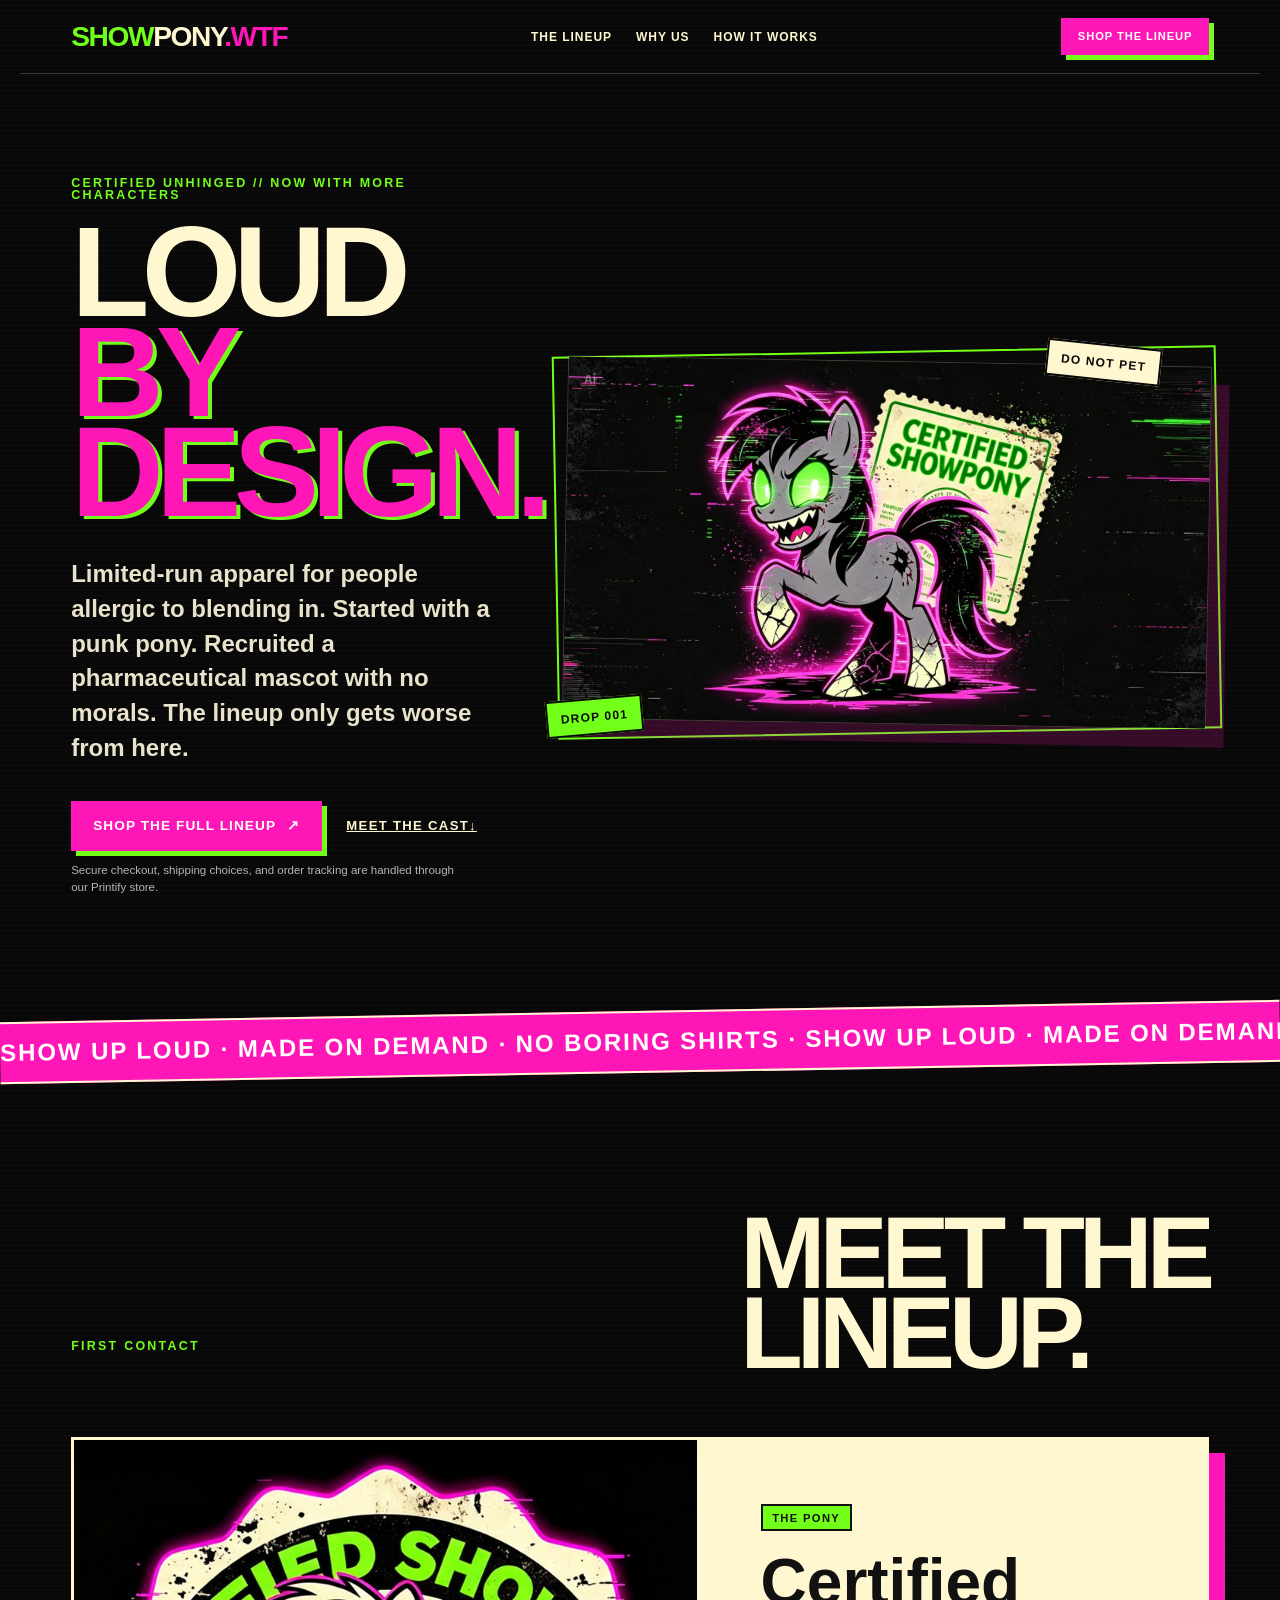
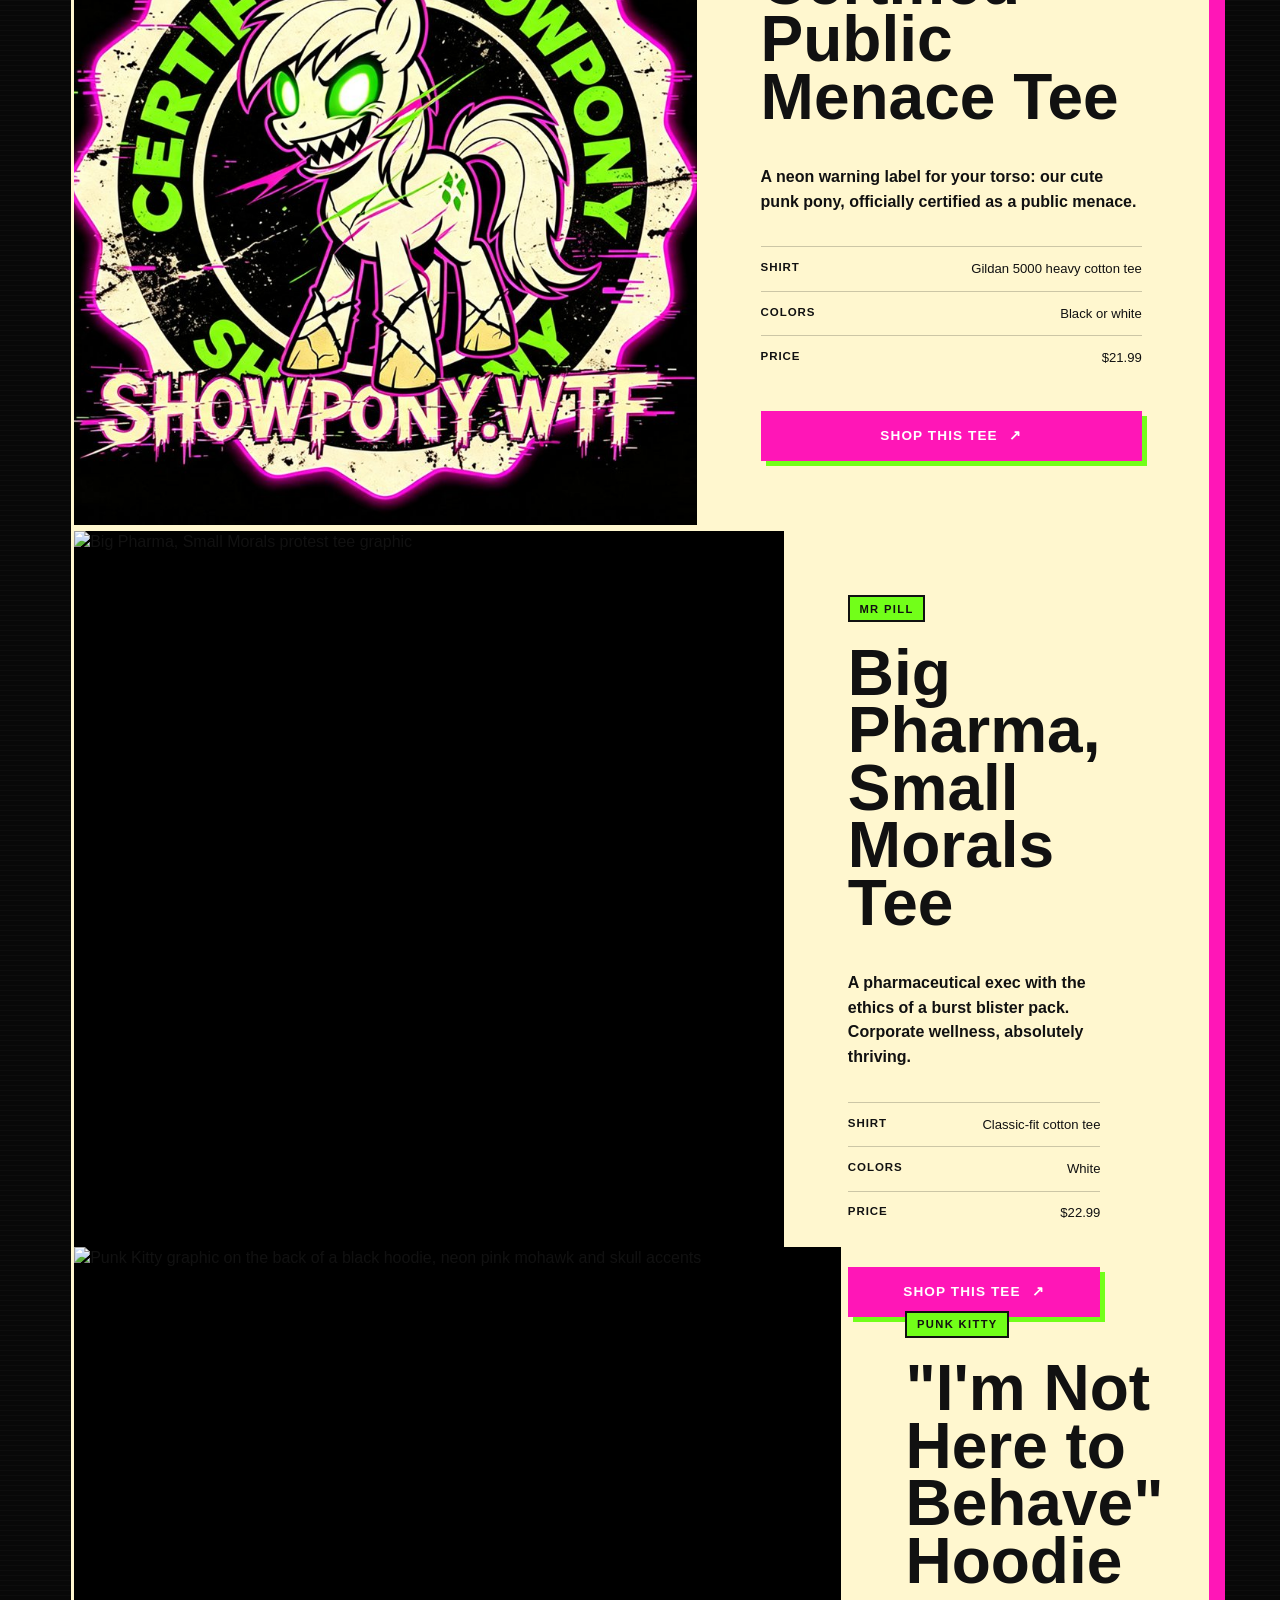
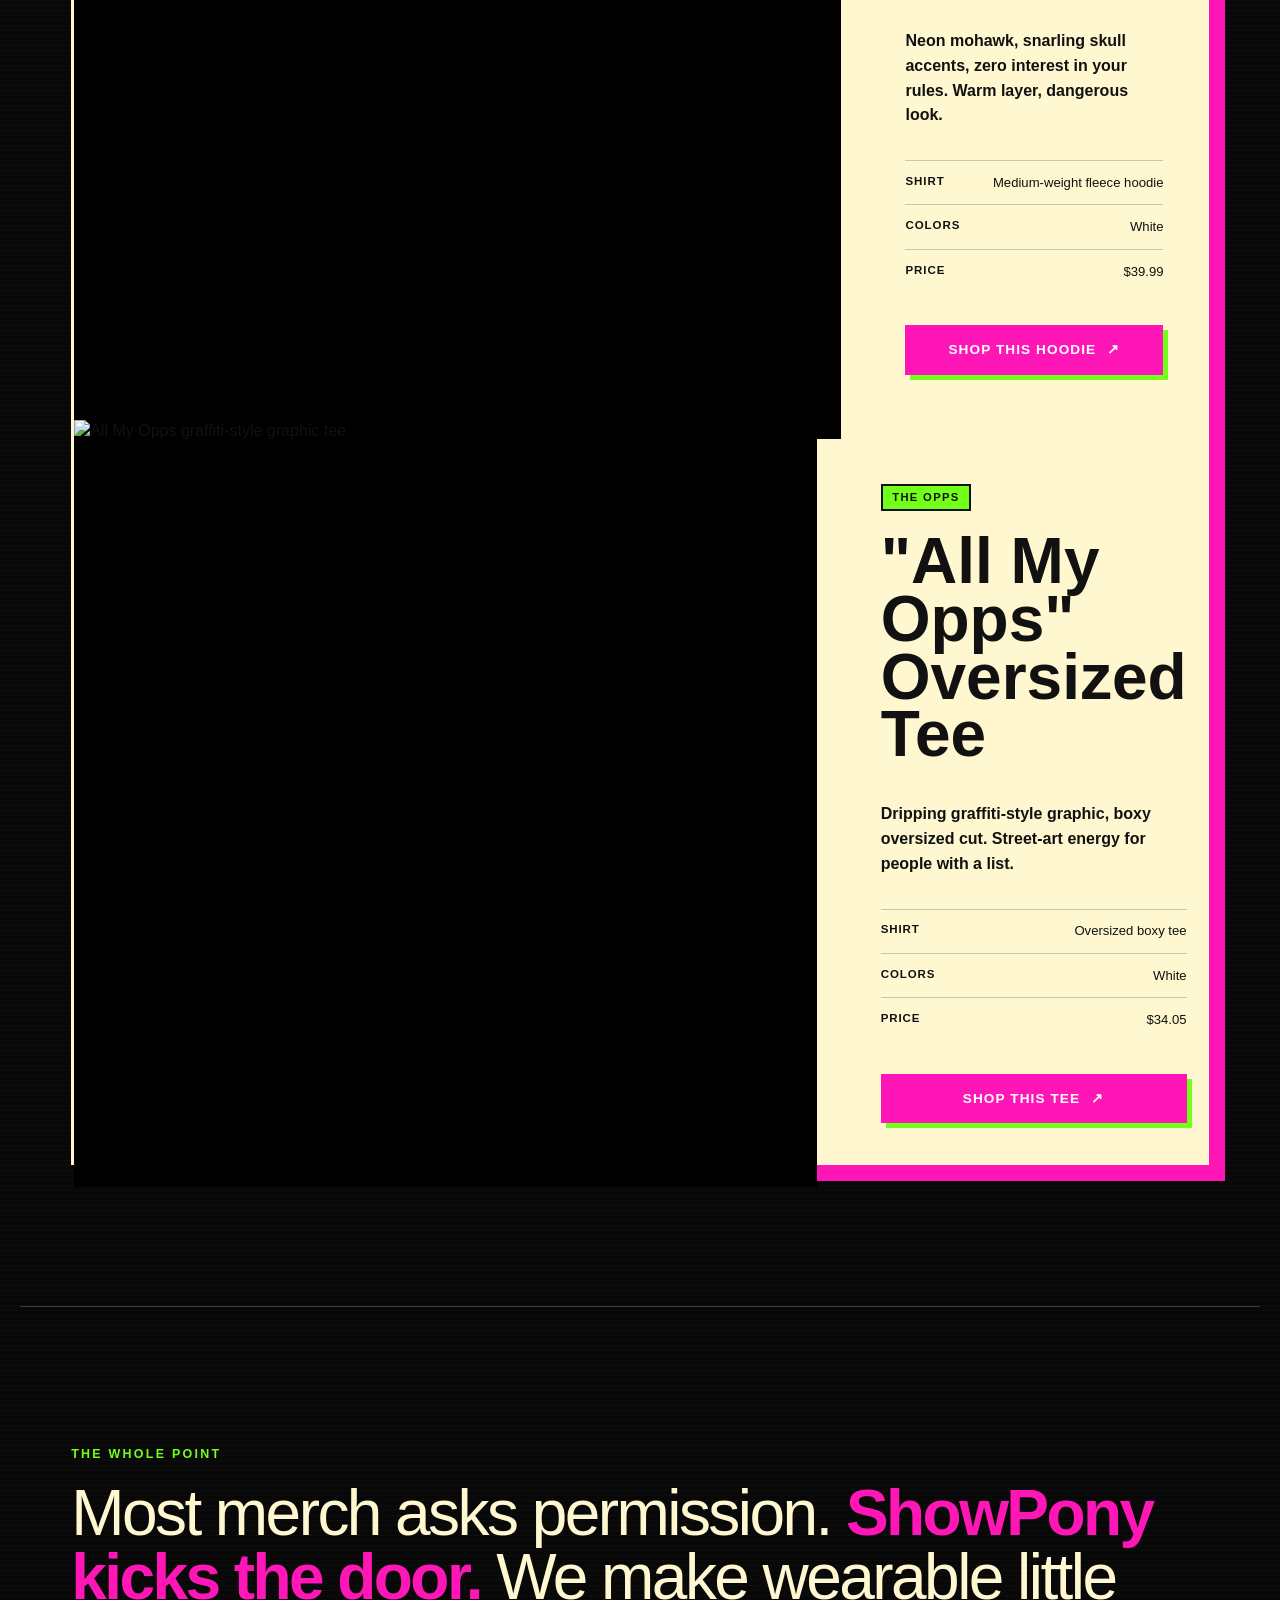
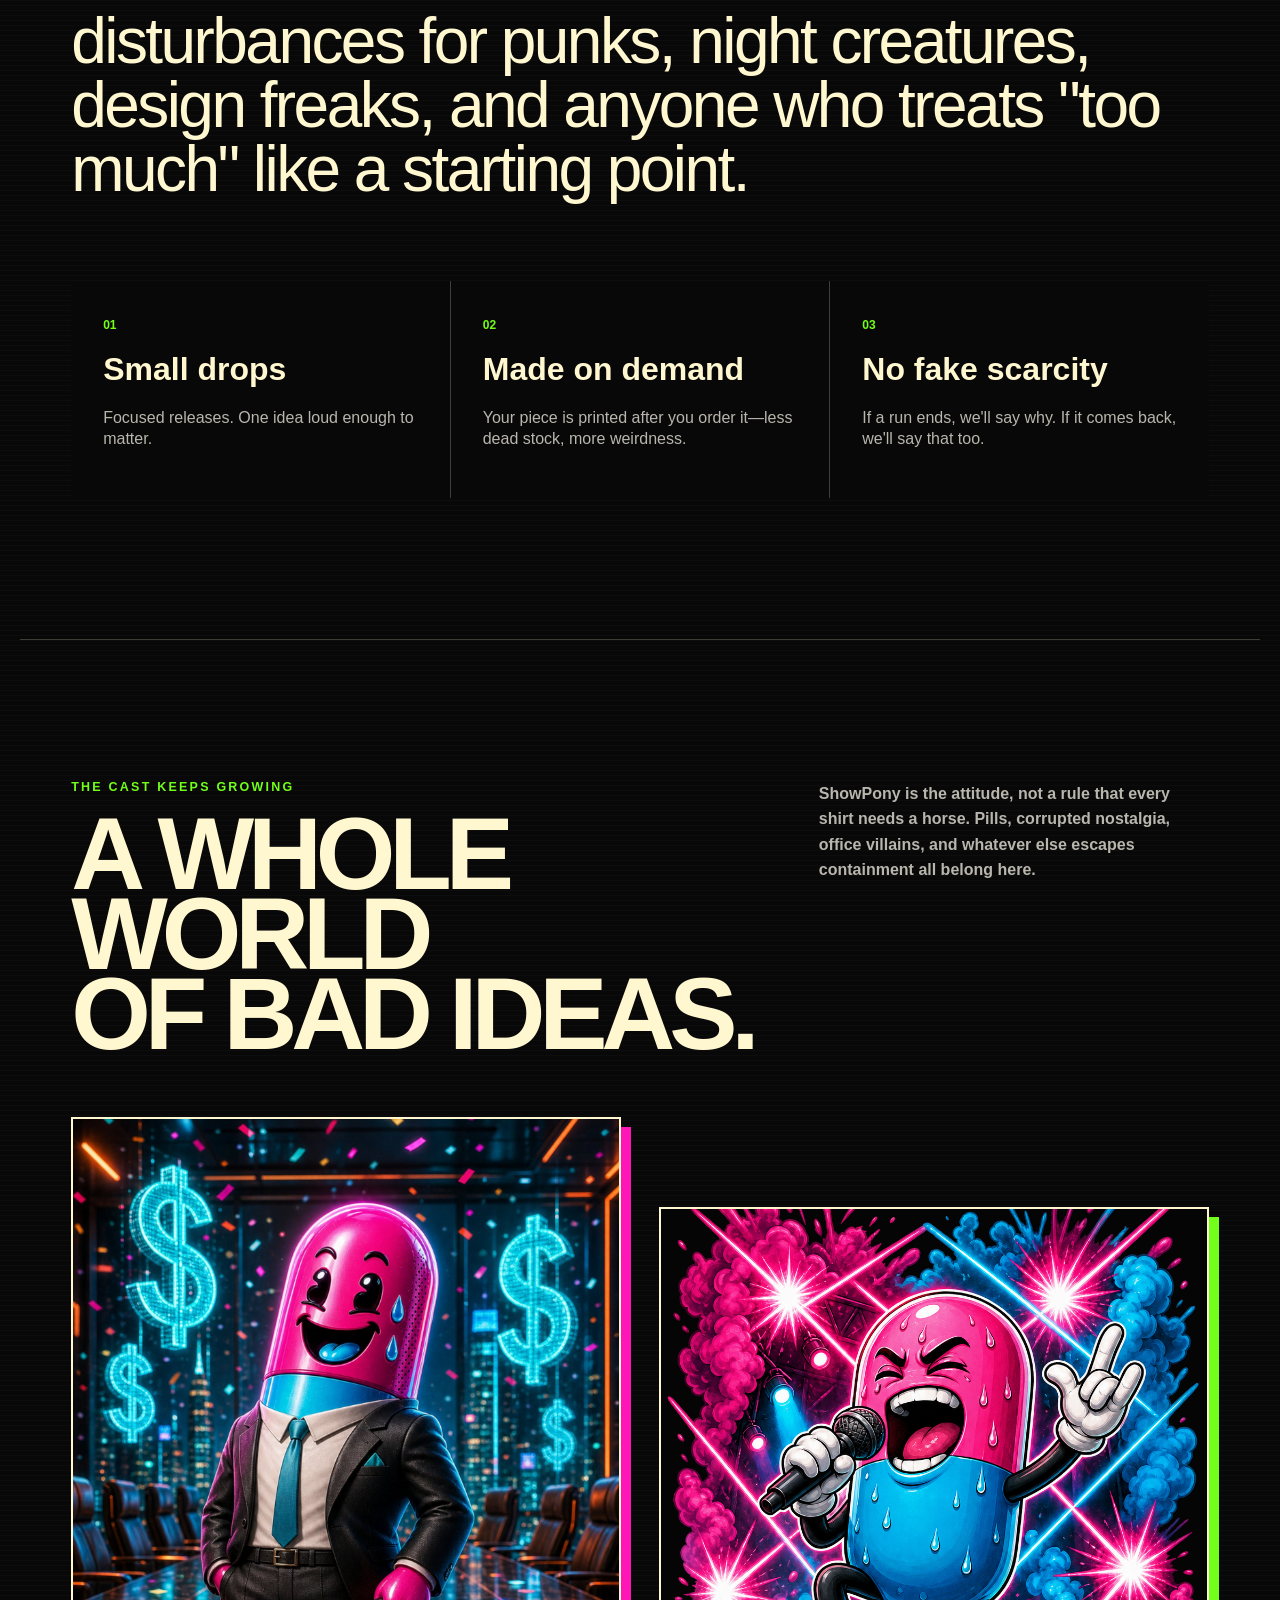
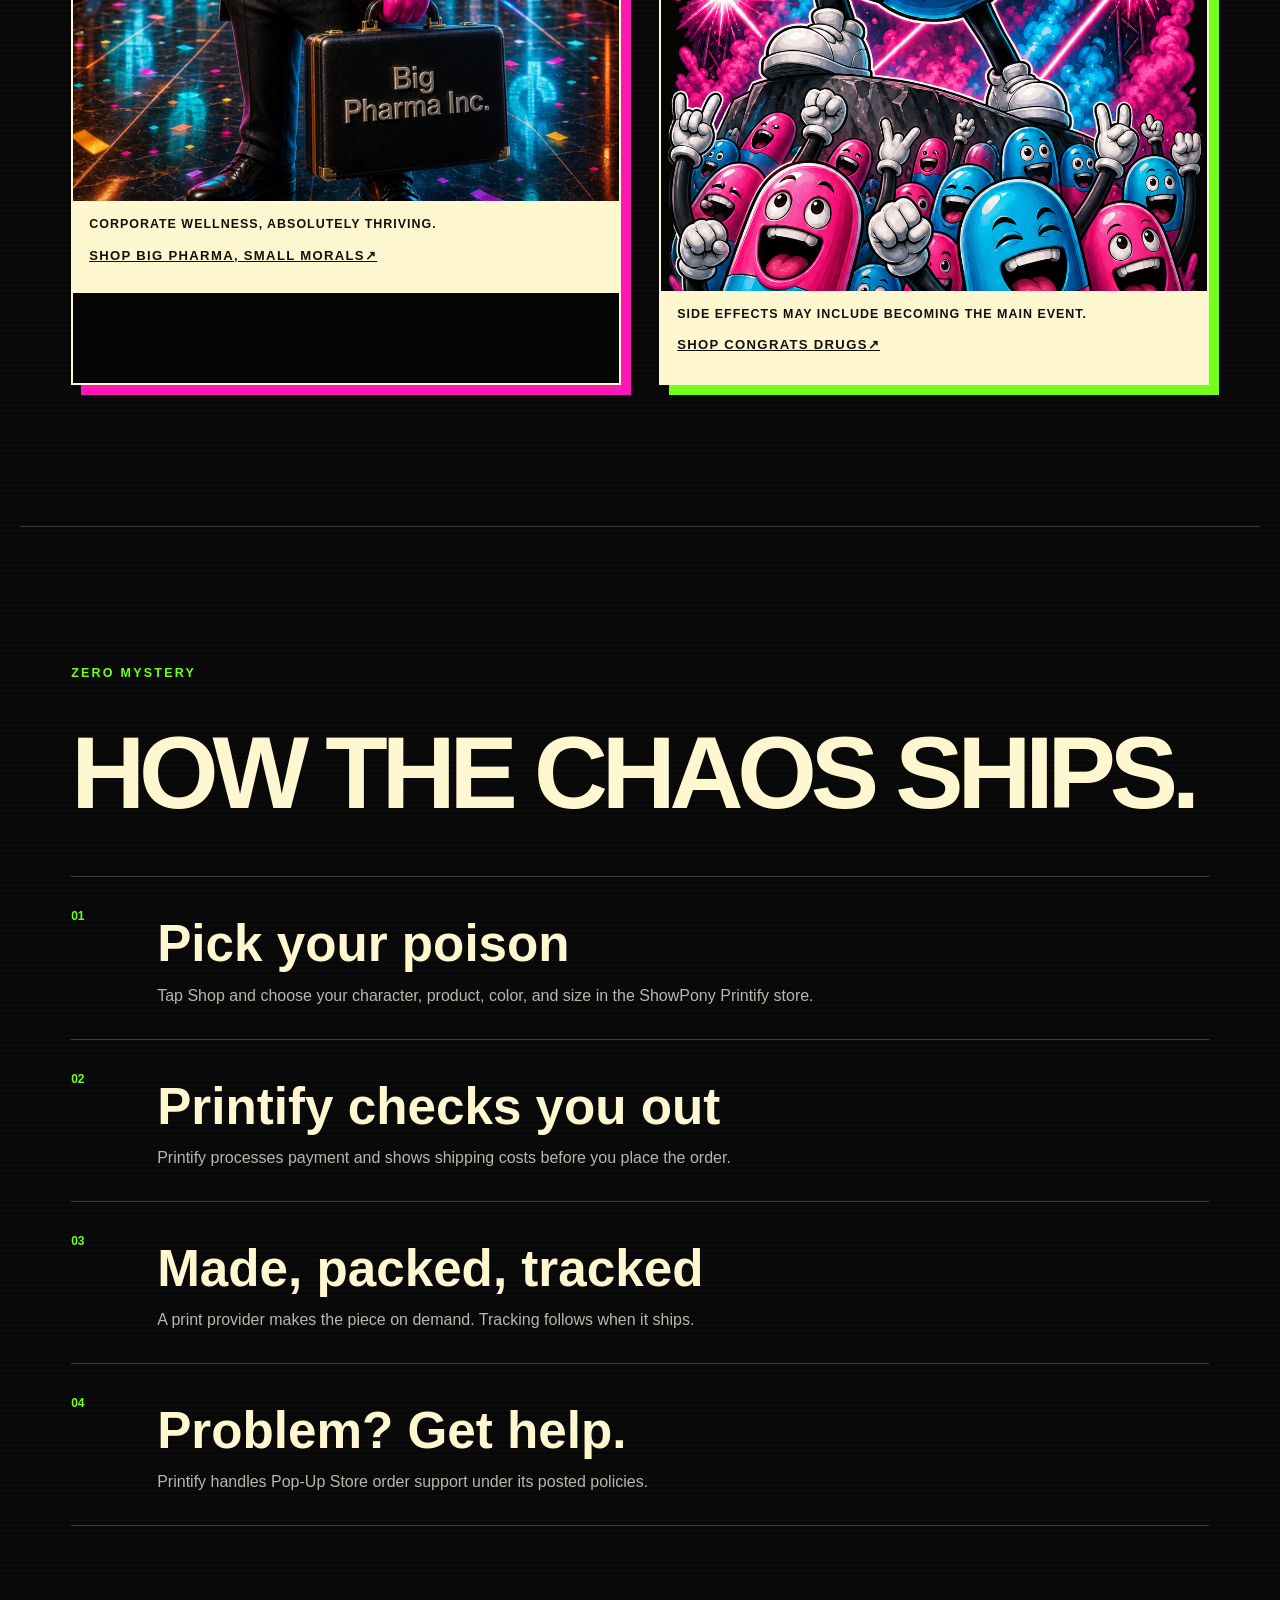
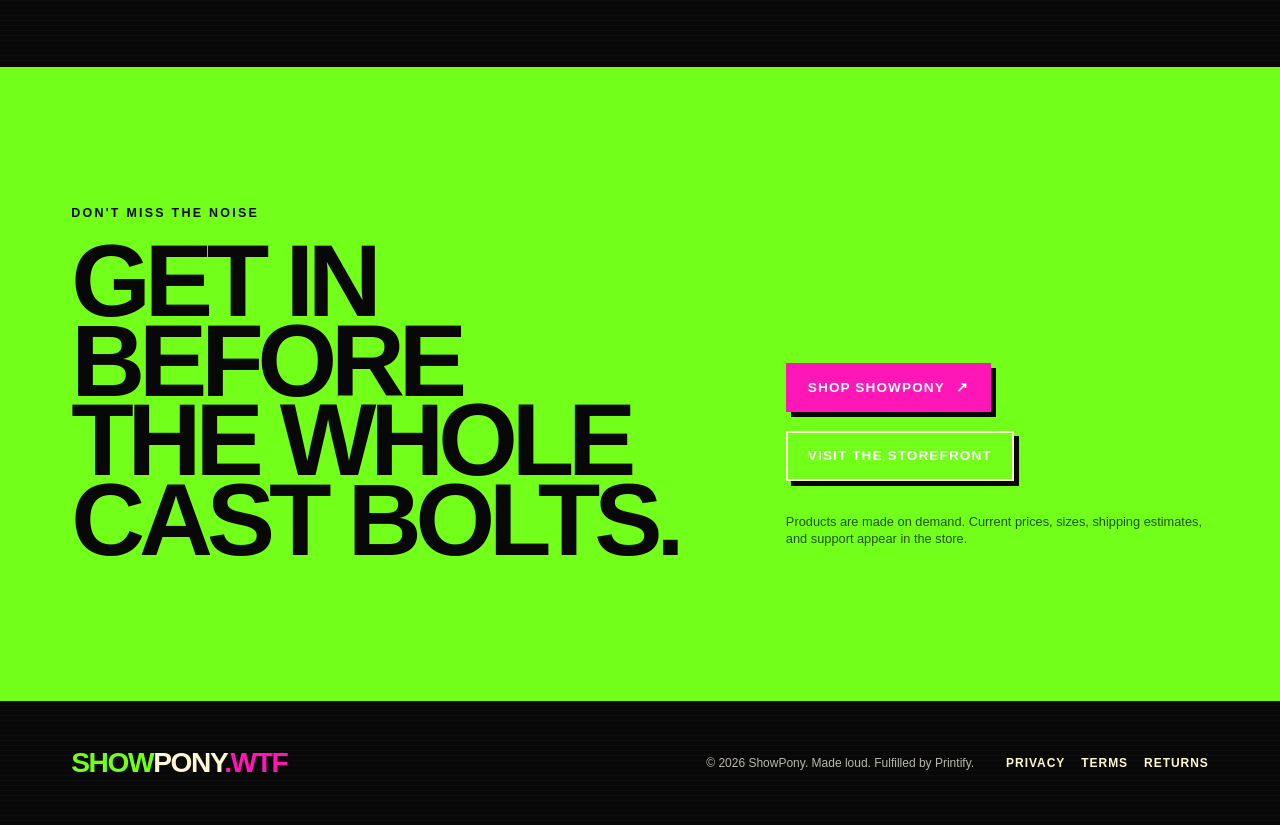
==== index.html @ da740333 "Update index.html with expanded ShowPony lineup (pony, pill, punk kitty, opps)" ====
<!doctype html>
<html lang="en">
<head>
<meta charset="utf-8">
<meta name="viewport" content="width=device-width, initial-scale=1">
<meta name="theme-color" content="#090909">
<meta name="description" content="ShowPony makes loud, limited-run apparel for people allergic to blending in. Meet the pony. Meet the pill.">
<link rel="canonical" href="https://showpony.wtf/">
<meta property="og:type" content="website">
<meta property="og:url" content="https://showpony.wtf/">
<meta property="og:title" content="ShowPony — Loud by design">
<meta property="og:description" content="Limited-run apparel for people allergic to blending in.">
<meta property="og:image" content="https://showpony.wtf/assets/showpony-hero.jpg">
<meta name="twitter:card" content="summary_large_image">
<meta name="twitter:title" content="ShowPony — Loud by design">
<meta name="twitter:description" content="Limited-run apparel for people allergic to blending in.">
<meta name="twitter:image" content="https://showpony.wtf/assets/showpony-hero.jpg">
<title>ShowPony — Loud by design</title>
<link rel="icon" href="assets/favicon.svg" type="image/svg+xml"> <link rel="stylesheet" href="styles.css?v=20260913-1">
</head>
<body>
<a class="skip" href="#main">Skip to the drop</a>

<header class="site-header">
<a class="wordmark" href="#top" aria-label="ShowPony home"><span>SHOW</span>PONY<span class="dot">.WTF</span></a>
<nav aria-label="Primary navigation"> <a href="#drop">The lineup</a>
<a href="#story">Why us</a>
<a href="#how">How it works</a>
</nav>
<a class="button button-small shop-link" href="https://showpony.printify.me/products" target="_blank" rel="noopener">
<span class="shop-label-desktop">Shop the lineup</span>
<span class="shop-label-mobile">Shop</span>
</a>
</header>

<main id="main">
<section class="hero" id="top">
<div class="hero-copy">
<p class="eyebrow">CERTIFIED UNHINGED // NOW WITH MORE CHARACTERS</p>
<h1>LOUD<br><span>BY DESIGN.</span></h1>
<p class="lede">Limited-run apparel for people allergic to blending in. Started with a punk pony. Recruited a pharmaceutical mascot with no morals. The lineup only gets worse from here.</p>
<div class="hero-actions">
<a class="button shop-link" href="https://showpony.printify.me/products" target="_blank" rel="noopener">Shop the full lineup <span aria-hidden="true">↗</span></a>
<a class="text-link" href="#drop">Meet the cast <span aria-hidden="true">↓</span></a>
</div>
<p class="micro">Secure checkout, shipping choices, and order tracking are handled through our Printify store.</p>
</div>
<div class="hero-art">
<span class="sticker sticker-one" aria-hidden="true">DO NOT PET</span>
<img src="assets/showpony-hero.jpg" width="1600" height="900" alt="Glitchy neon pony mascot in front of a certified ShowPony card" fetchpriority="high">
<span class="sticker sticker-two" aria-hidden="true">DROP 001</span>
</div>
</section>

<div class="ticker" aria-hidden="true"><div>SHOW UP LOUD · MADE ON DEMAND · NO BORING SHIRTS · SHOW UP LOUD · MADE ON DEMAND · NO BORING SHIRTS ·</div></div>

<section class="drop section" id="drop">
<div class="section-heading">
<p class="eyebrow">FIRST CONTACT</p>
<h2>Meet the<br>lineup.</h2>
</div>

<article class="product-card">
<div class="product-image"><img src="assets/showpony-badge.jpg" width="1600" height="900" alt="Certified ShowPony neon brand badge with pony mascot" loading="lazy"></div>
<div class="product-copy">
<span class="pill">THE PONY</span>
<h3>Certified Public Menace Tee</h3>
<p class="product-note">A neon warning label for your torso: our cute punk pony, officially certified as a public menace.</p>
<dl>
<div><dt>Shirt</dt><dd>Gildan 5000 heavy cotton tee</dd></div>
<div><dt>Colors</dt><dd>Black or white</dd></div>
<div><dt>Price</dt><dd>$21.99</dd></div>
</dl>
<a class="button button-wide shop-link" href="https://showpony.printify.me/product/31582048" target="_blank" rel="noopener">Shop this tee <span aria-hidden="true">↗</span></a>
</div>
</article>

<article class="product-card">
<div class="product-image"><img src="https://d123s6f1z9g2wk.cloudfront.net/files/2026/09/20260911003353-1f1ad787-78ff-6f8a-91d0-4efafc42dddc.jpg?revision=1789158340458" width="1200" height="1200" alt="Big Pharma, Small Morals protest tee graphic" loading="lazy"></div>
<div class="product-copy">
<span class="pill">MR PILL</span>
<h3>Big Pharma, Small Morals Tee</h3>
<p class="product-note">A pharmaceutical exec with the ethics of a burst blister pack. Corporate wellness, absolutely thriving.</p>
<dl>
<div><dt>Shirt</dt><dd>Classic-fit cotton tee</dd></div>
<div><dt>Colors</dt><dd>White</dd></div>
<div><dt>Price</dt><dd>$22.99</dd></div>
</dl>
<a class="button button-wide shop-link" href="https://showpony.printify.me/product/31884855" target="_blank" rel="noopener">Shop this tee <span aria-hidden="true">↗</span></a>
</div>
</article>

<article class="product-card">
<div class="product-image"><img src="https://d123s6f1z9g2wk.cloudfront.net/files/2026/09/20260904034230-1f1a812a-7cfb-6192-9b8e-ea7cab7917ae.jpg?revision=1789158453324" width="1200" height="1200" alt="Punk Kitty graphic on the back of a black hoodie, neon pink mohawk and skull accents" loading="lazy"></div>
<div class="product-copy">
<span class="pill">PUNK KITTY</span>
<h3>"I'm Not Here to Behave" Hoodie</h3>
<p class="product-note">Neon mohawk, snarling skull accents, zero interest in your rules. Warm layer, dangerous look.</p>
<dl>
<div><dt>Shirt</dt><dd>Medium-weight fleece hoodie</dd></div>
<div><dt>Colors</dt><dd>White</dd></div>
<div><dt>Price</dt><dd>$39.99</dd></div>
</dl>
<a class="button button-wide shop-link" href="https://showpony.printify.me/product/31628839" target="_blank" rel="noopener">Shop this hoodie <span aria-hidden="true">↗</span></a>
</div>
</article>

<article class="product-card">
<div class="product-image"><img src="https://d123s6f1z9g2wk.cloudfront.net/files/2026/09/20260912014512-1f1ae4b9-8313-6848-ae4e-02acbd213702.jpg?revision=1789177535111" width="1200" height="1200" alt="All My Opps graffiti-style graphic tee" loading="lazy"></div>
<div class="product-copy">
<span class="pill">THE OPPS</span>
<h3>"All My Opps" Oversized Tee</h3>
<p class="product-note">Dripping graffiti-style graphic, boxy oversized cut. Street-art energy for people with a list.</p>
<dl>
<div><dt>Shirt</dt><dd>Oversized boxy tee</dd></div>
<div><dt>Colors</dt><dd>White</dd></div>
<div><dt>Price</dt><dd>$34.05</dd></div>
</dl>
<a class="button button-wide shop-link" href="https://showpony.printify.me/product/31884344" target="_blank" rel="noopener">Shop this tee <span aria-hidden="true">↗</span></a>
</div>
</article>
</section>

<section class="manifesto section" id="story">
<p class="eyebrow">THE WHOLE POINT</p>
<p class="manifesto-copy">Most merch asks permission. <strong>ShowPony kicks the door.</strong> We make wearable little disturbances for punks, night creatures, design freaks, and anyone who treats "too much" like a starting point.</p>
<div class="values">
<article><span>01</span><h3>Small drops</h3><p>Focused releases. One idea loud enough to matter.</p></article>
<article><span>02</span><h3>Made on demand</h3><p>Your piece is printed after you order it—less dead stock, more weirdness.</p></article>
<article><span>03</span><h3>No fake scarcity</h3><p>If a run ends, we'll say why. If it comes back, we'll say that too.</p></article>
</div>
</section>

<section class="world section" aria-labelledby="world-title">
<div class="section-heading">
<div><p class="eyebrow">THE CAST KEEPS GROWING</p><h2 id="world-title">A whole world<br>of bad ideas.</h2></div>
<p class="world-intro">ShowPony is the attitude, not a rule that every shirt needs a horse. Pills, corrupted nostalgia, office villains, and whatever else escapes containment all belong here.</p>
</div>
<div class="world-grid">
<figure class="world-card">
<img src="assets/showpony-big-pharma.jpg" width="1600" height="2400" alt="Smiling pink and cyan pill executive carrying a Big Pharma briefcase" loading="lazy">
<figcaption>Corporate wellness, absolutely thriving.<br><a class="text-link shop-link" href="https://showpony.printify.me/product/31884855" target="_blank" rel="noopener">Shop Big Pharma, Small Morals <span aria-hidden="true">↗</span></a></figcaption>
</figure>
<figure class="world-card">
<img src="assets/showpony-pill-concert-transparent.png" width="1024" height="1536" alt="Pink and cyan pill rock star performing amid lasers and colored smoke for a cheering crowd" loading="lazy">
<figcaption>Side effects may include becoming the main event.<br><a class="text-link shop-link" href="https://showpony.printify.me/product/31885323" target="_blank" rel="noopener">Shop Congrats Drugs <span aria-hidden="true">↗</span></a></figcaption>
</figure>
</div>
</section>

<section class="how section" id="how">
<div class="section-heading"><p class="eyebrow">ZERO MYSTERY</p><h2>How the chaos ships.</h2></div>
<ol class="steps">
<li><span>01</span><div><h3>Pick your poison</h3><p>Tap Shop and choose your character, product, color, and size in the ShowPony Printify store.</p></div></li>
<li><span>02</span><div><h3>Printify checks you out</h3><p>Printify processes payment and shows shipping costs before you place the order.</p></div></li>
<li><span>03</span><div><h3>Made, packed, tracked</h3><p>A print provider makes the piece on demand. Tracking follows when it ships.</p></div></li>
<li><span>04</span><div><h3>Problem? Get help.</h3><p>Printify handles Pop-Up Store order support under its posted policies.</p></div></li>
</ol>
</section>

<section class="cta section" id="shop">
<div><p class="eyebrow">DON'T MISS THE NOISE</p><h2>Get in before<br>the whole cast bolts.</h2></div>
<div class="cta-actions">
<a class="button shop-link" href="https://showpony.printify.me/products" target="_blank" rel="noopener">Shop ShowPony <span aria-hidden="true">↗</span></a>
<a class="button button-ghost" href="https://showpony.printify.me/" target="_blank" rel="noopener">Visit the storefront</a>
<p>Products are made on demand. Current prices, sizes, shipping estimates, and support appear in the store.</p>
</div>
</section>
</main>

<footer>
<a class="wordmark" href="#top"><span>SHOW</span>PONY<span class="dot">.WTF</span></a>
<p>© <span id="year">2026</span> ShowPony. Made loud. Fulfilled by Printify.</p>
<div><a href="privacy.html">Privacy</a><a href="terms.html">Terms</a><a href="returns.html">Returns</a></div>
</footer>

<script src="script.js"></script>
</body>
</html>
---- styles.css ----
:root{--black:#080808;--ink:#111;--cream:#fff7cf;--magenta:#ff16b7;--lime:#72ff19;--muted:#b8b6ad;--line:rgba(255,247,207,.22);--max:1240px;--pad:clamp(1.1rem,4vw,3.5rem)}
*{box-sizing:border-box}html{scroll-behavior:smooth;overflow-x:clip}body{margin:0;background:var(--black);color:var(--cream);font-family:Arial Narrow,Impact,Haettenschweiler,sans-serif;line-height:1.35;overflow-x:clip;background-image:linear-gradient(rgba(255,255,255,.018) 1px,transparent 1px);background-size:100% 5px}a{color:inherit}img{display:block;max-width:100%;height:auto}.skip{position:fixed;z-index:100;top:.5rem;left:.5rem;transform:translateY(-160%);background:var(--cream);color:var(--ink);padding:.7rem 1rem}.skip:focus{transform:none}.launch-note{background:var(--lime);color:var(--black);font:800 .75rem/1 Arial,sans-serif;letter-spacing:.12em;text-align:center;padding:.55rem var(--pad)}.site-header{max-width:var(--max);margin:auto;padding:1.1rem var(--pad);display:flex;align-items:center;justify-content:space-between;gap:2rem;border-bottom:1px solid var(--line)}.wordmark{font-weight:900;font-size:clamp(1.1rem,2.2vw,1.8rem);letter-spacing:-.05em;text-decoration:none}.wordmark span{color:var(--lime)}.wordmark .dot{color:var(--magenta)}nav{display:flex;gap:1.5rem}nav a,footer a{font-family:Arial,sans-serif;font-weight:700;font-size:.75rem;text-transform:uppercase;letter-spacing:.08em;text-decoration:none}nav a:hover,nav a:focus-visible,footer a:hover,footer a:focus-visible{color:var(--lime)}.hero{max-width:var(--max);margin:auto;min-height:720px;padding:clamp(3rem,8vw,7rem) var(--pad);display:grid;grid-template-columns:minmax(0,.8fr) minmax(440px,1.2fr);gap:clamp(2rem,5vw,5rem);align-items:center}.eyebrow{font:900 .78rem/1 Arial,sans-serif;letter-spacing:.18em;color:var(--lime);margin:0 0 1.3rem}.hero h1,.section h2{font-size:clamp(4.5rem,10vw,9.7rem);line-height:.78;letter-spacing:-.06em;margin:0;text-transform:uppercase}.hero h1 span{color:var(--magenta);text-shadow:4px 3px 0 var(--lime)}.lede{max-width:37rem;font:700 clamp(1.05rem,2vw,1.5rem)/1.45 Arial,sans-serif;margin:2.2rem 0;color:#e9e3cc}.hero-actions{display:flex;align-items:center;gap:1.5rem;flex-wrap:wrap}.button{display:inline-flex;justify-content:center;align-items:center;gap:.7rem;background:var(--magenta);color:white;text-decoration:none;text-transform:uppercase;font:900 .85rem/1 Arial,sans-serif;letter-spacing:.08em;padding:1rem 1.25rem;border:2px solid var(--magenta);box-shadow:5px 5px 0 var(--lime);transition:transform .15s,box-shadow .15s}.button:hover,.button:focus-visible{transform:translate(3px,3px);box-shadow:2px 2px 0 var(--lime)}.button-small{padding:.7rem .9rem;font-size:.7rem}.button-wide{width:100%}.button-ghost{background:transparent;border-color:var(--cream);box-shadow:5px 5px 0 var(--cream)}.text-link{font:800 .82rem/1 Arial,sans-serif;text-transform:uppercase;letter-spacing:.1em}.micro{font:400 .72rem/1.5 Arial,sans-serif;color:var(--muted);max-width:25rem}.hero-art{position:relative;transform:rotate(1deg)}.hero-art:before{content:"";position:absolute;inset:-10px;border:2px solid var(--lime);transform:rotate(-2deg);z-index:-1}.hero-art img{border:1px solid var(--line);box-shadow:18px 18px 0 rgba(255,22,183,.18)}.sticker{position:absolute;z-index:2;background:var(--cream);color:var(--black);padding:.6rem .8rem;font:900 .75rem Arial,sans-serif;letter-spacing:.1em;border:2px solid var(--black)}.sticker-one{top:-1.3rem;right:8%;transform:rotate(5deg)}.sticker-two{bottom:-1rem;left:-1rem;background:var(--lime);transform:rotate(-6deg)}.ticker{border-block:2px solid var(--cream);background:var(--magenta);color:#fff;overflow:hidden;white-space:nowrap;transform:rotate(-1deg);width:102%;margin-left:-1%}.ticker div{font-size:1.5rem;font-weight:900;letter-spacing:.08em;padding:.8rem 0;animation:ticker 24s linear infinite}@keyframes ticker{to{transform:translateX(-50%)}}.section{max-width:var(--max);margin:auto;padding:clamp(5rem,11vw,10rem) var(--pad)}.section-heading{display:flex;align-items:flex-end;justify-content:space-between;gap:2rem;margin-bottom:4rem}.section h2{font-size:clamp(3.5rem,8vw,7.5rem)}.drop .section-heading h2{max-width:900px}.product-card{display:grid;grid-template-columns:1.1fr .9fr;background:var(--cream);color:var(--ink);border:3px solid var(--cream);box-shadow:16px 16px 0 var(--magenta)}.product-image{background:#000;display:grid;place-items:center}.product-image img{width:100%;height:100%;object-fit:cover}.product-copy{padding:clamp(1.5rem,5vw,4rem);display:flex;flex-direction:column;justify-content:center}.pill{align-self:flex-start;background:var(--lime);border:2px solid var(--ink);padding:.35rem .6rem;font:900 .7rem Arial,sans-serif;letter-spacing:.12em}.product-copy h3{font-size:clamp(2.3rem,5vw,4.8rem);line-height:.9;margin:1.4rem 0}.product-note{font:700 1rem/1.55 Arial,sans-serif}.product-copy dl{margin:1rem 0 2rem;font-family:Arial,sans-serif}.product-copy dl div{display:flex;justify-content:space-between;gap:1rem;border-top:1px solid rgba(0,0,0,.2);padding:.8rem 0}.product-copy dt{font-weight:800;text-transform:uppercase;font-size:.72rem;letter-spacing:.08em}.product-copy dd{margin:0;text-align:right;font-size:.82rem}.manifesto{border-top:1px solid var(--line)}.manifesto-copy{font-size:clamp(2rem,5vw,5rem);line-height:1;letter-spacing:-.04em;max-width:1100px;margin:0 0 5rem}.manifesto-copy strong{color:var(--magenta)}.values{display:grid;grid-template-columns:repeat(3,1fr);gap:1px;background:var(--line)}.values article{background:var(--black);padding:2rem}.values span,.steps>li>span{font:900 .75rem Arial,sans-serif;color:var(--lime)}.values h3{font-size:2rem;margin:.8rem 0}.values p,.steps p,.cta p{font-family:Arial,sans-serif;color:var(--muted)}.how{border-top:1px solid var(--line)}.how .section-heading{align-items:flex-start;flex-direction:column}.steps{list-style:none;padding:0;margin:0;border-top:1px solid var(--line)}.steps li{display:grid;grid-template-columns:70px 1fr;gap:1rem;border-bottom:1px solid var(--line);padding:2rem 0}.steps h3{font-size:clamp(1.7rem,4vw,3.6rem);margin:0}.steps p{margin:.4rem 0 0;max-width:700px}.cta{background:var(--lime);color:var(--black);max-width:none;padding-inline:max(var(--pad),calc((100% - var(--max))/2 + var(--pad)));display:grid;grid-template-columns:1fr .65fr;gap:4rem;align-items:end}.cta .eyebrow{color:var(--black)}.cta-actions{display:flex;flex-direction:column;align-items:flex-start;gap:1.2rem}.cta-actions p{color:rgba(0,0,0,.68);font-size:.8rem}.cta .button{box-shadow:5px 5px 0 var(--black)}footer{max-width:var(--max);margin:auto;padding:2.5rem var(--pad);display:grid;grid-template-columns:1fr auto auto;gap:2rem;align-items:center}footer p{font:400 .75rem Arial,sans-serif;color:var(--muted)}footer div{display:flex;gap:1rem}.placeholder-page{min-height:70vh;max-width:800px;margin:auto;padding:7rem var(--pad)}.placeholder-page h1{font-size:clamp(3rem,8vw,7rem);line-height:.85;margin:0}.placeholder-page p{font-family:Arial,sans-serif;font-size:1.1rem;max-width:600px}.placeholder-page .eyebrow{margin-bottom:2rem}
@media(max-width:850px){nav{display:none}.site-header .button-small{display:none}.hero{grid-template-columns:1fr;min-height:0;padding-top:4rem}.hero-art{order:-1}.product-card,.cta{grid-template-columns:1fr}.values{grid-template-columns:1fr}.section-heading{display:block}footer{grid-template-columns:1fr}footer div{flex-wrap:wrap}.cta{gap:2.5rem}}@media(max-width:520px){.hero h1{font-size:22vw}.hero{padding-bottom:5rem}.hero-art{margin:0 .4rem}.hero-actions{align-items:flex-start;flex-direction:column}.section{padding-block:5rem}.product-copy dl div{display:block}.product-copy dd{text-align:left;margin-top:.25rem}.steps li{grid-template-columns:42px 1fr}.launch-note{font-size:.62rem}.ticker div{font-size:1.05rem}}@media(prefers-reduced-motion:reduce){html{scroll-behavior:auto}.ticker div{animation:none}.button{transition:none}}
.world{border-top:1px solid var(--line)}.world .section-heading{align-items:flex-start}.world-intro{font:700 1rem/1.6 Arial,sans-serif;color:var(--muted);max-width:390px;margin:0}.world-grid{display:grid;grid-template-columns:1fr 1fr;gap:clamp(1rem,3vw,2.5rem)}.world-card{margin:0;overflow:hidden;background:#050505;border:2px solid var(--cream);box-shadow:10px 10px 0 var(--magenta)}.world-card:nth-child(2){margin-top:clamp(2rem,7vw,7rem);box-shadow:10px 10px 0 var(--lime)}.world-card img{width:100%;aspect-ratio:4/5;object-fit:cover;object-position:center 38%}.world-card figcaption{font:900 .78rem/1.25 Arial,sans-serif;letter-spacing:.08em;text-transform:uppercase;padding:1rem;background:var(--cream);color:var(--ink)}
@media(max-width:850px){.world .section-heading{display:block}.world-intro{margin-top:1.5rem}.world-grid{grid-template-columns:1fr}.world-card:nth-child(2){margin-top:1rem}}
.policy-page h1{margin-bottom:2.5rem}.policy-page h2{font-size:clamp(1.5rem,4vw,2.4rem);margin:2.2rem 0 .5rem;text-transform:uppercase}.policy-page p{max-width:650px}.policy-page a:not(.button){color:var(--lime);font-weight:800}.policy-updated{color:var(--muted);font-size:.8rem!important;margin:2rem 0}

/* Responsive QA fixes */
.shop-label-mobile{display:none}
.text-link,footer div a{display:inline-flex;align-items:center;min-height:44px}
.ticker{width:100%;margin-left:0}
@media(max-width:850px){.site-header{gap:.75rem}.site-header .button-small{display:inline-flex;min-height:44px;padding:.65rem .75rem;box-shadow:3px 3px 0 var(--lime)}.shop-label-desktop{display:none}.shop-label-mobile{display:inline}}
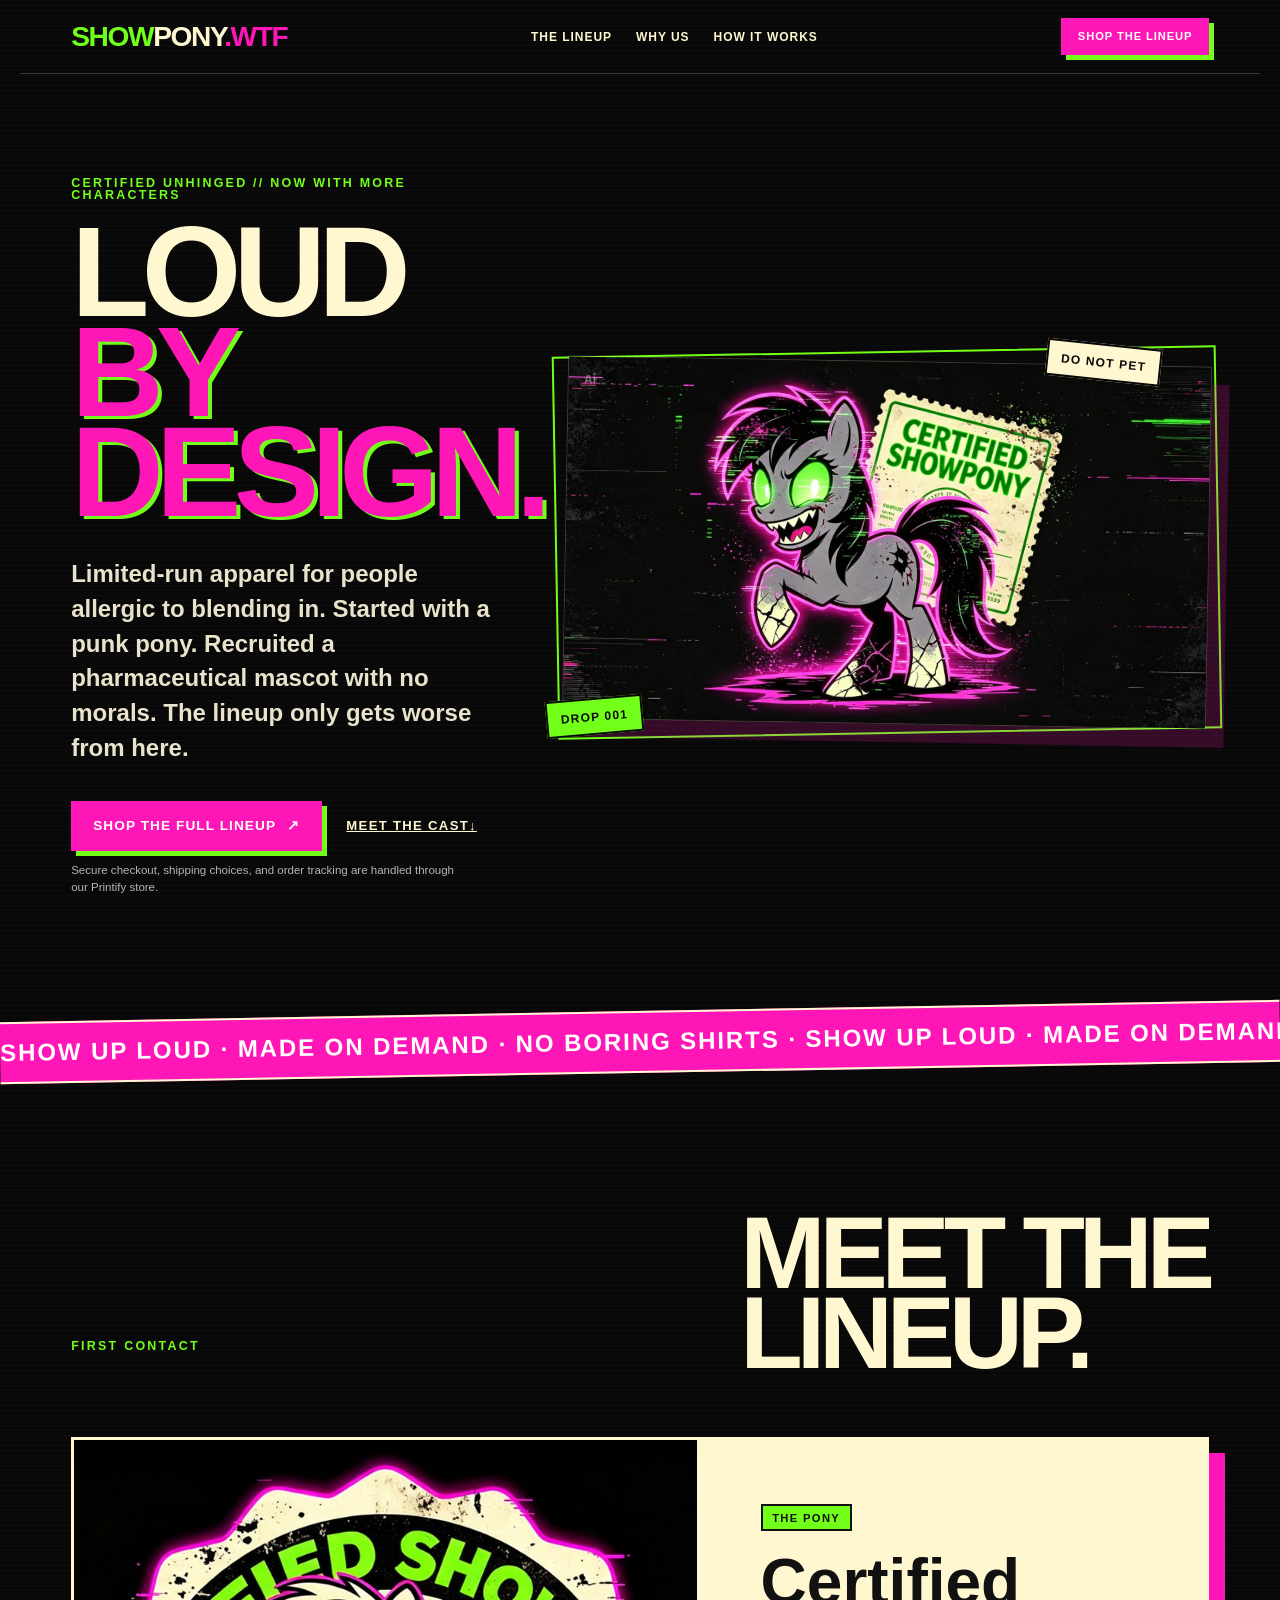
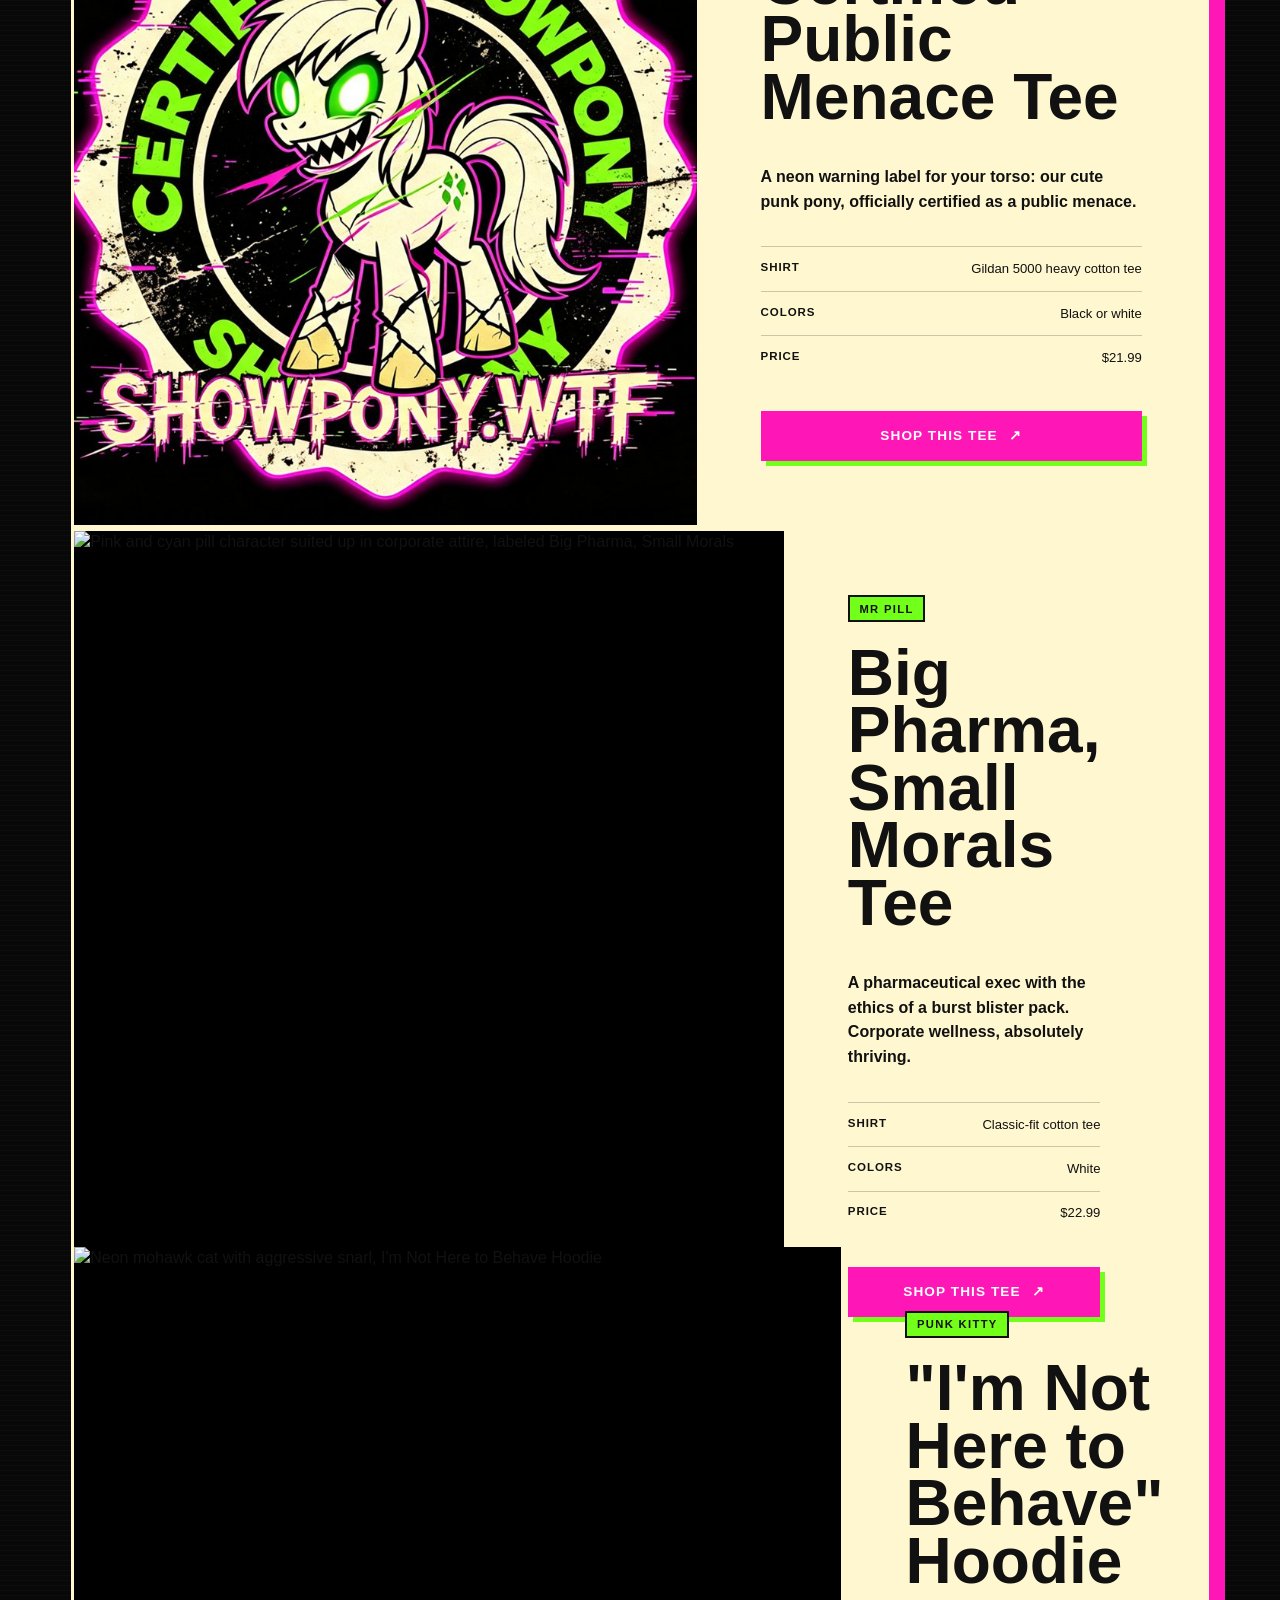
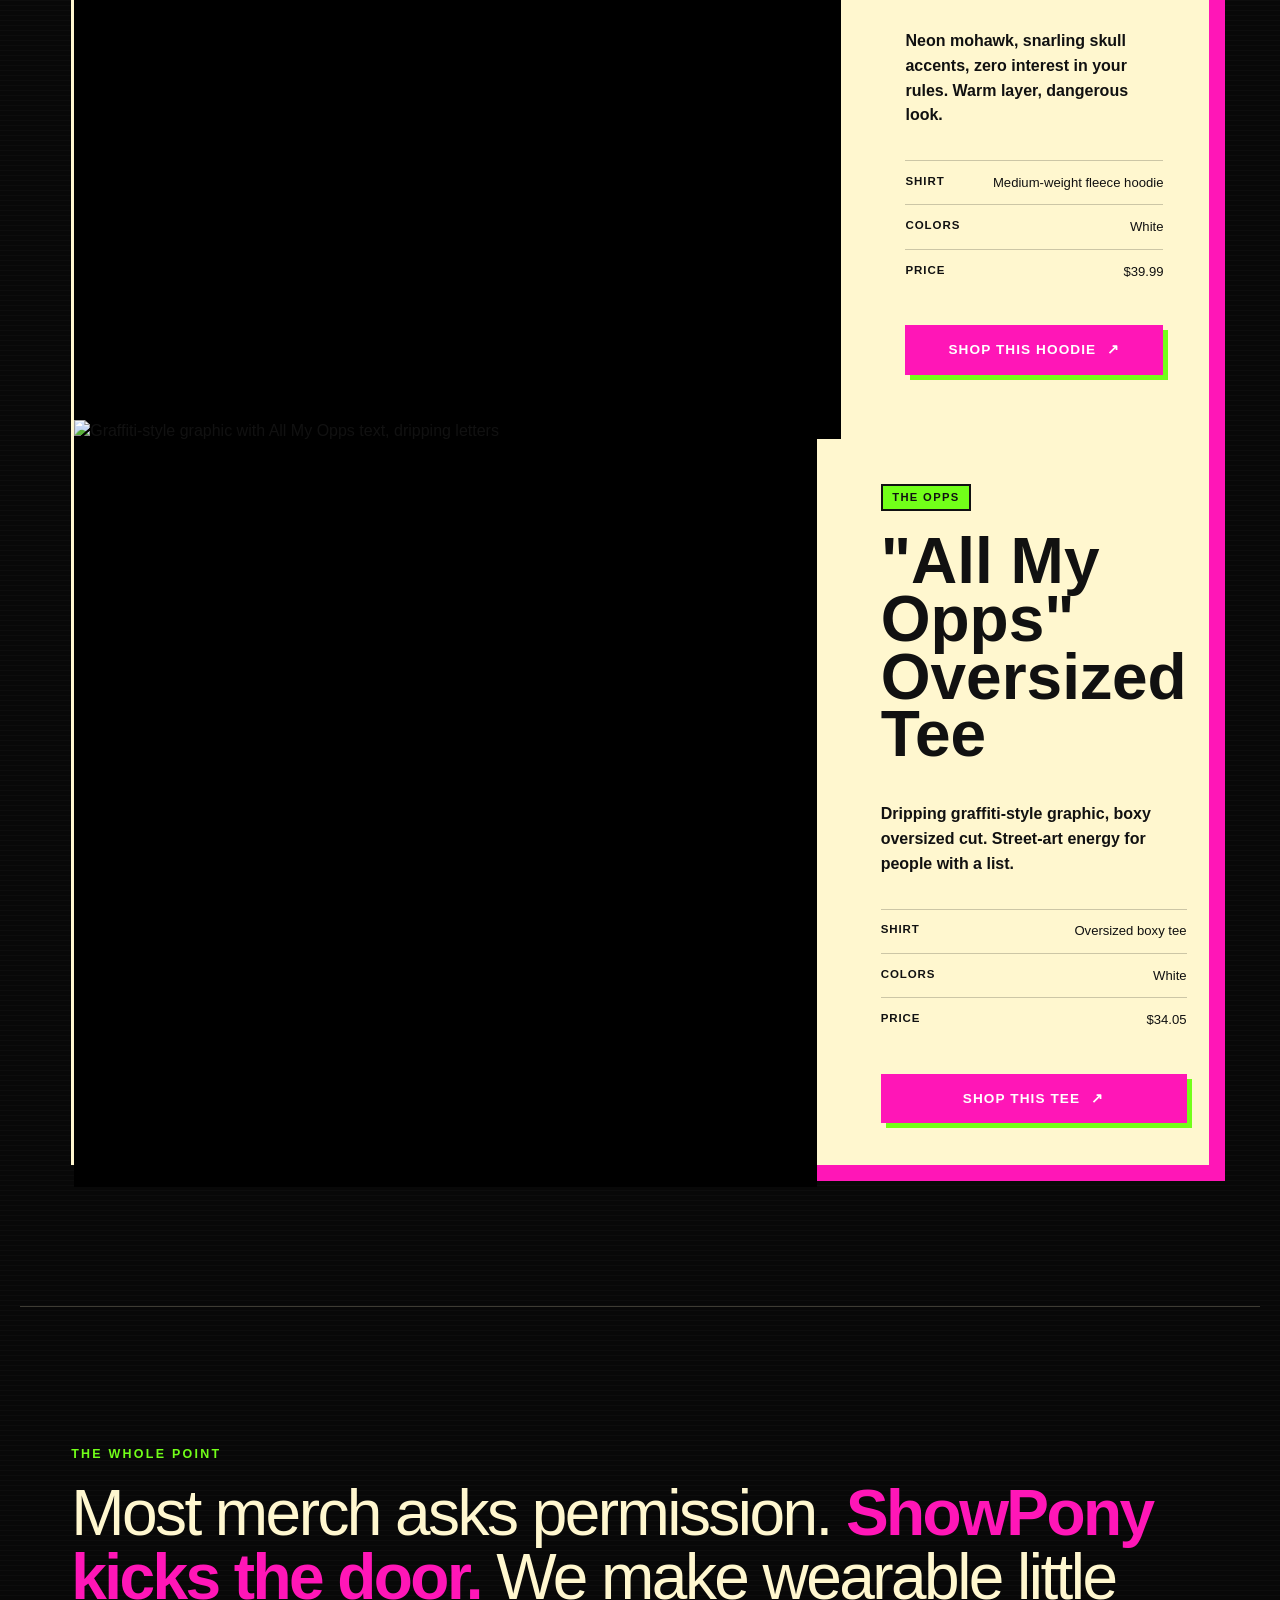
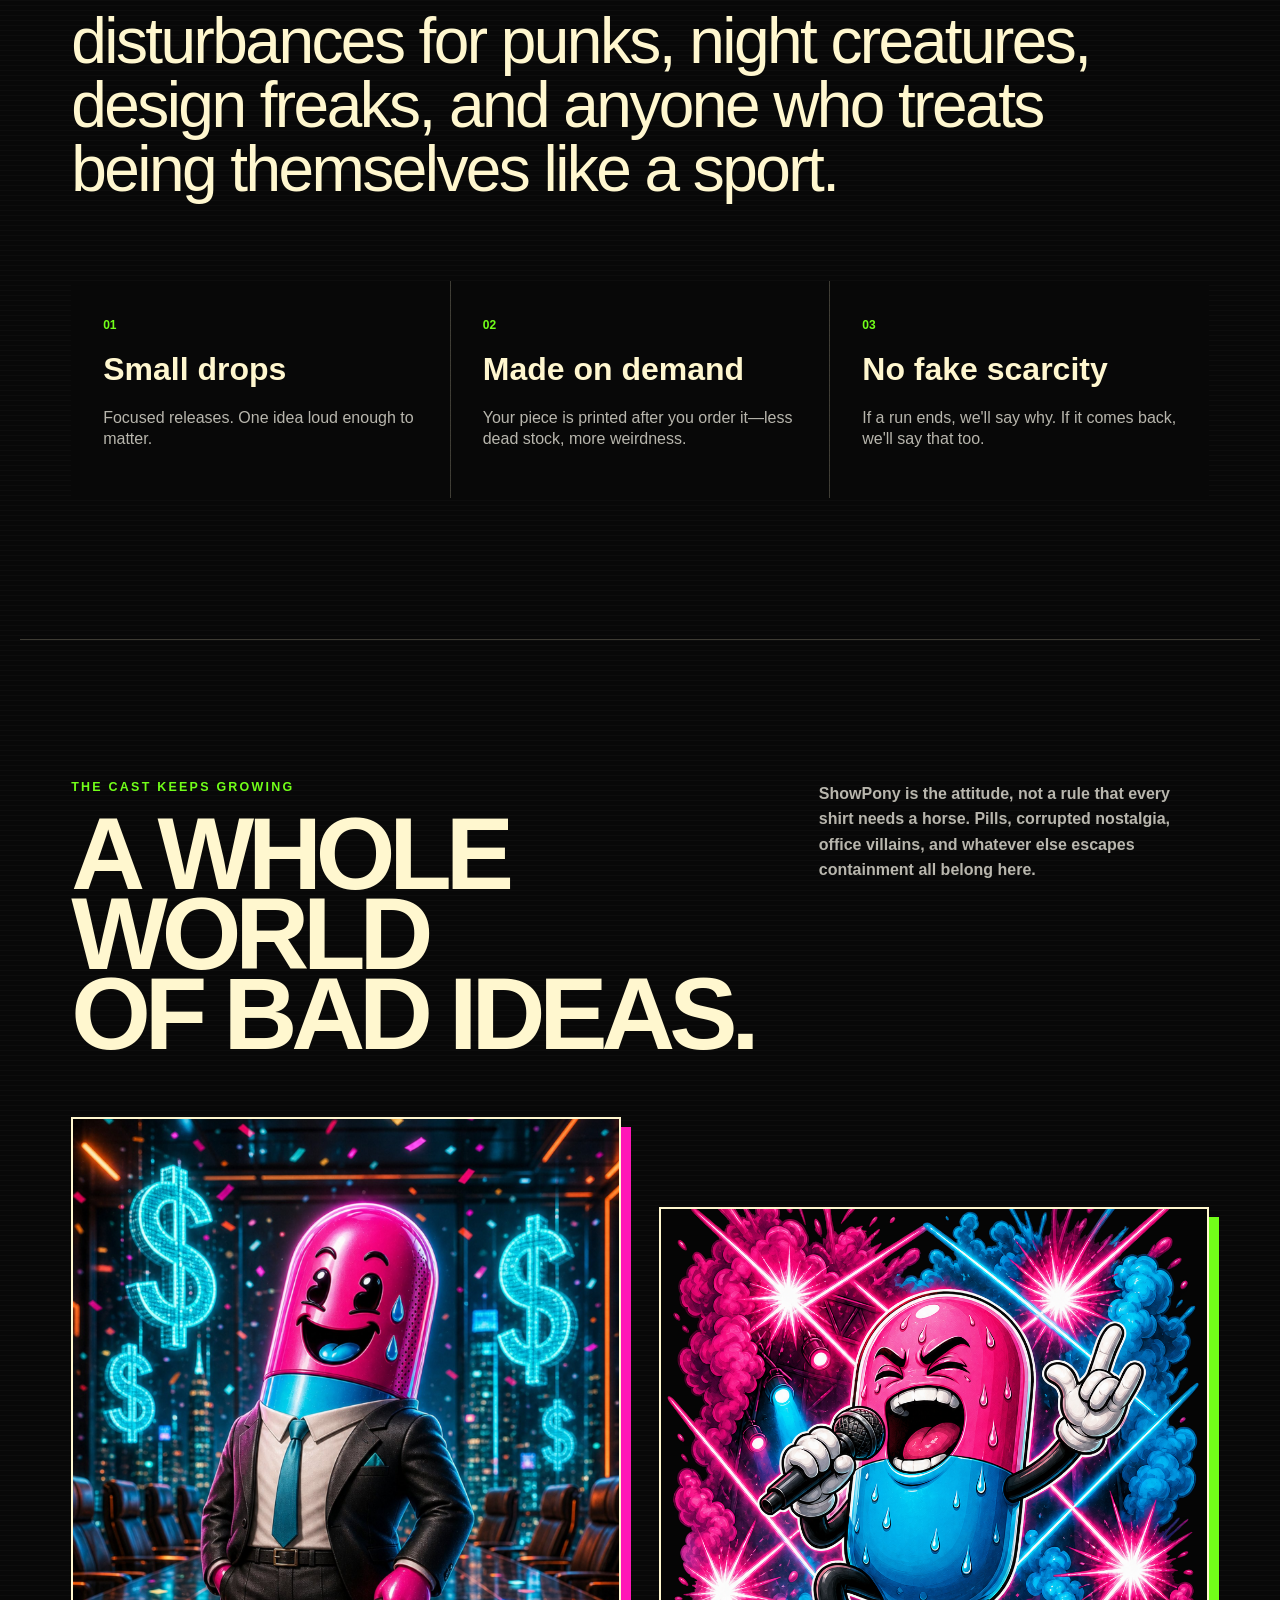
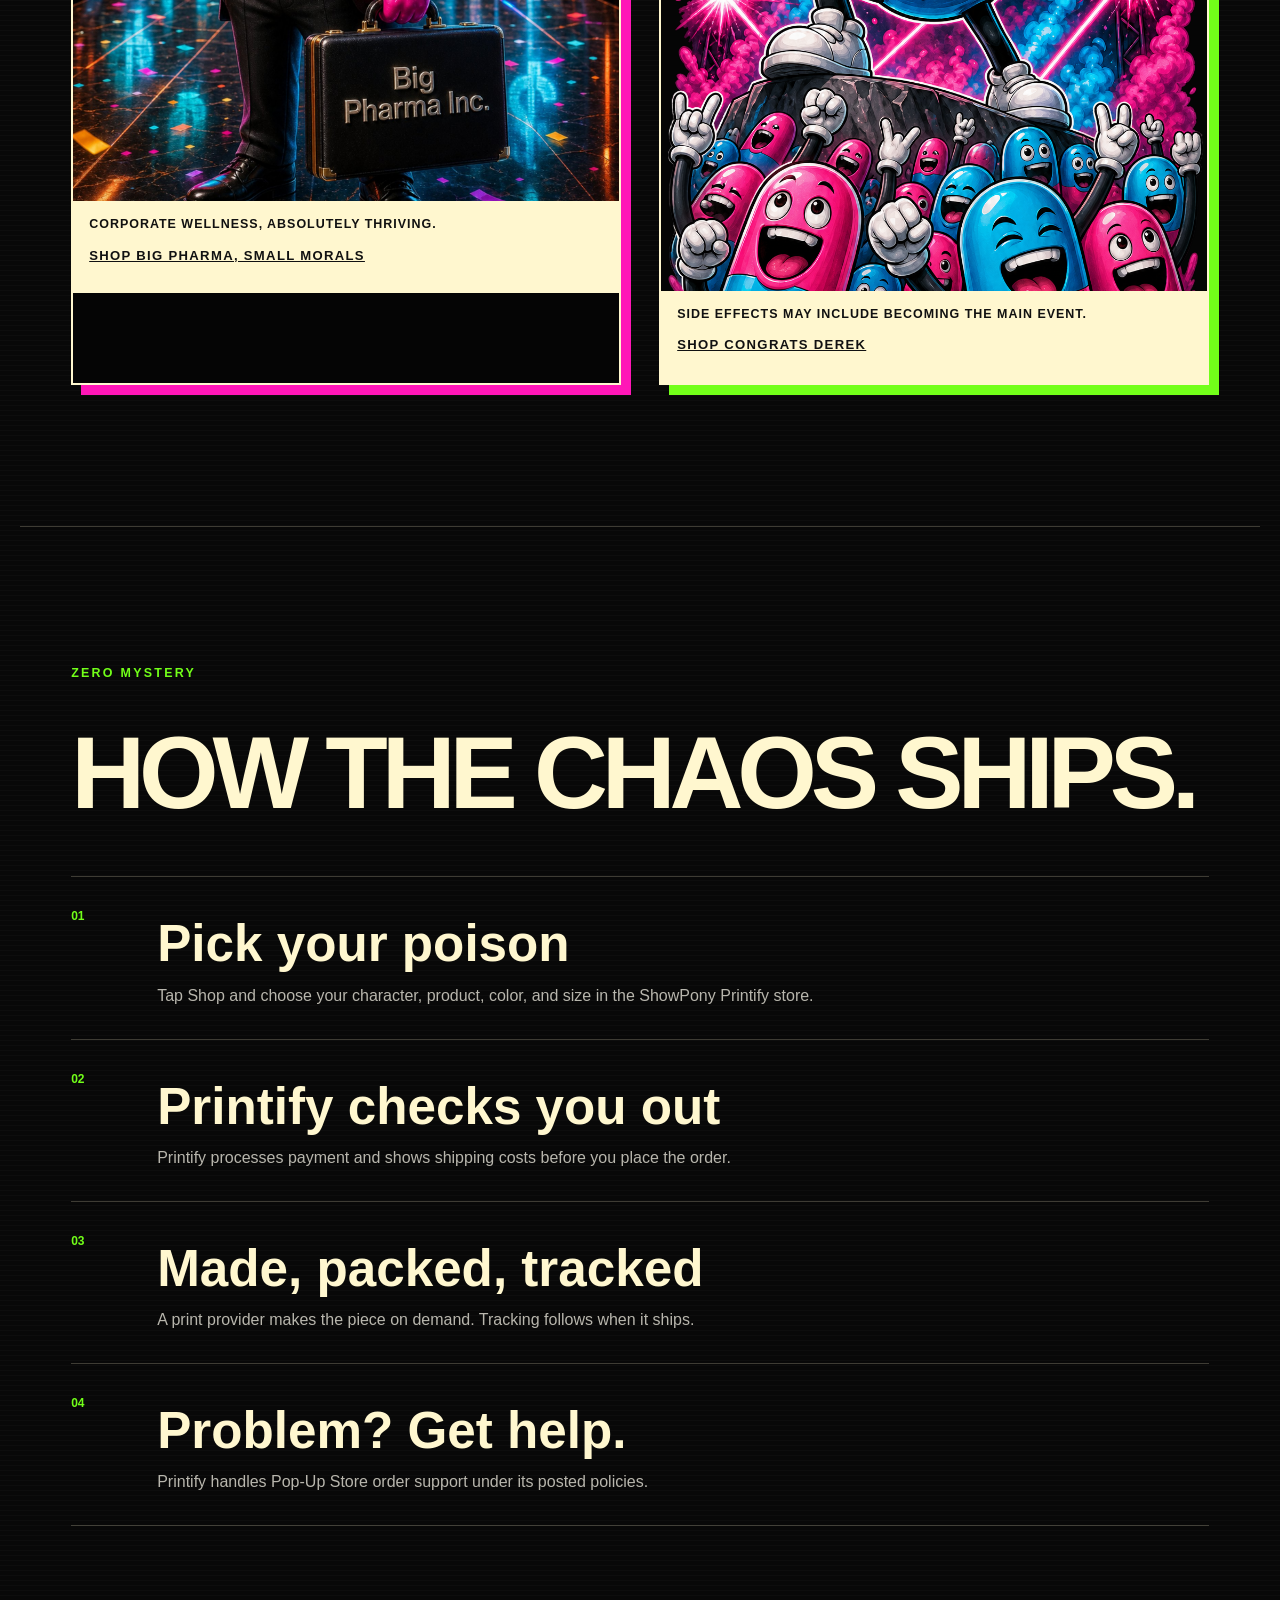
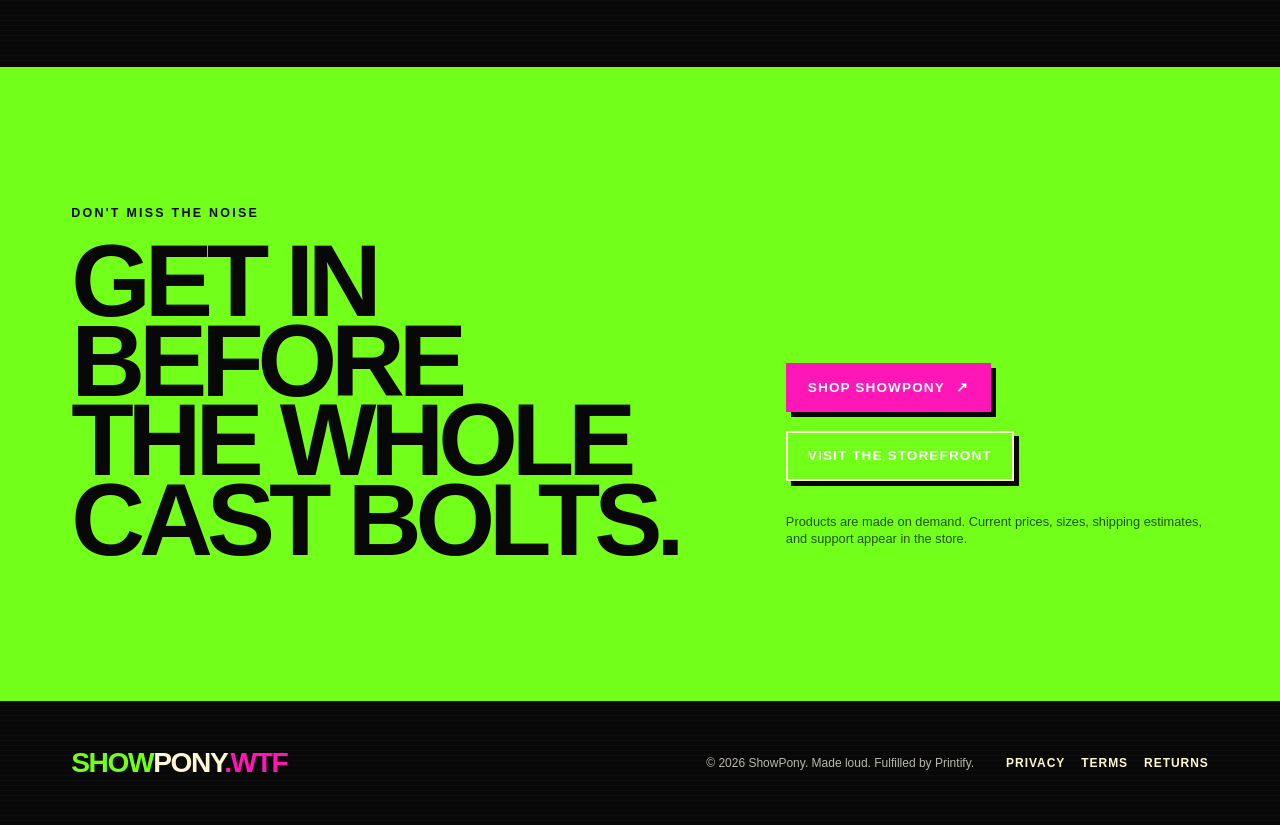
==== commit a75e0b3a: "Update ShowPony social share image" ====
--- a/index.html
+++ b/index.html
@@ -10,11 +10,11 @@
 <meta property="og:url" content="https://showpony.wtf/">
 <meta property="og:title" content="ShowPony — Loud by design">
 <meta property="og:description" content="Limited-run apparel for people allergic to blending in.">
-<meta property="og:image" content="https://showpony.wtf/assets/showpony-hero.jpg">
+<meta property="og:image" content="https://showpony.wtf/assets/showpony-social-preview.png">
 <meta name="twitter:card" content="summary_large_image">
 <meta name="twitter:title" content="ShowPony — Loud by design">
 <meta name="twitter:description" content="Limited-run apparel for people allergic to blending in.">
-<meta name="twitter:image" content="https://showpony.wtf/assets/showpony-hero.jpg">
+<meta name="twitter:image" content="https://showpony.wtf/assets/showpony-social-preview.png">
 <title>ShowPony — Loud by design</title>
 <link rel="icon" href="assets/favicon.svg" type="image/svg+xml"> <link rel="stylesheet" href="styles.css?v=20260913-1">
 </head>
@@ -76,7 +76,7 @@
 </article>
 
 <article class="product-card">
-<div class="product-image"><img src="https://d123s6f1z9g2wk.cloudfront.net/files/2026/09/20260911003353-1f1ad787-78ff-6f8a-91d0-4efafc42dddc.jpg?revision=1789158340458" width="1200" height="1200" alt="Big Pharma, Small Morals protest tee graphic" loading="lazy"></div>
+<div class="product-image"><img src="https://d123s6f1z9g2wk.cloudfront.net/files/2026/09/20260911003353-1f1ad787-78ff-6f8a-91d0-4efafc42dddc.jpg?revision=1789158340458" width="1200" height="1200" alt="Pink and cyan pill character suited up in corporate attire, labeled Big Pharma, Small Morals" loading="lazy"></div>
 <div class="product-copy">
 <span class="pill">MR PILL</span>
 <h3>Big Pharma, Small Morals Tee</h3>
@@ -91,7 +91,7 @@
 </article>
 
 <article class="product-card">
-<div class="product-image"><img src="https://d123s6f1z9g2wk.cloudfront.net/files/2026/09/20260904034230-1f1a812a-7cfb-6192-9b8e-ea7cab7917ae.jpg?revision=1789158453324" width="1200" height="1200" alt="Punk Kitty graphic on the back of a black hoodie, neon pink mohawk and skull accents" loading="lazy"></div>
+<div class="product-image"><img src="https://d123s6f1z9g2wk.cloudfront.net/files/2026/09/20260904034230-1f1a812a-7cfb-6192-9b8e-ea7cab7917ae.jpg?revision=1789158453324" width="1200" height="1200" alt="Neon mohawk cat with aggressive snarl, I'm Not Here to Behave Hoodie" loading="lazy"></div>
 <div class="product-copy">
 <span class="pill">PUNK KITTY</span>
 <h3>"I'm Not Here to Behave" Hoodie</h3>
@@ -106,7 +106,7 @@
 </article>
 
 <article class="product-card">
-<div class="product-image"><img src="https://d123s6f1z9g2wk.cloudfront.net/files/2026/09/20260912014512-1f1ae4b9-8313-6848-ae4e-02acbd213702.jpg?revision=1789177535111" width="1200" height="1200" alt="All My Opps graffiti-style graphic tee" loading="lazy"></div>
+<div class="product-image"><img src="https://d123s6f1z9g2wk.cloudfront.net/files/2026/09/20260912014512-1f1ae4b9-8313-6848-ae4e-02acbd213702.jpg?revision=1789177535111" width="1200" height="1200" alt="Graffiti-style graphic with All My Opps text, dripping letters" loading="lazy"></div>
 <div class="product-copy">
 <span class="pill">THE OPPS</span>
 <h3>"All My Opps" Oversized Tee</h3>
@@ -123,7 +123,7 @@
 
 <section class="manifesto section" id="story">
 <p class="eyebrow">THE WHOLE POINT</p>
-<p class="manifesto-copy">Most merch asks permission. <strong>ShowPony kicks the door.</strong> We make wearable little disturbances for punks, night creatures, design freaks, and anyone who treats "too much" like a starting point.</p>
+<p class="manifesto-copy">Most merch asks permission. <strong>ShowPony kicks the door.</strong> We make wearable little disturbances for punks, night creatures, design freaks, and anyone who treats being themselves like a sport.</p>
 <div class="values">
 <article><span>01</span><h3>Small drops</h3><p>Focused releases. One idea loud enough to matter.</p></article>
 <article><span>02</span><h3>Made on demand</h3><p>Your piece is printed after you order it—less dead stock, more weirdness.</p></article>
@@ -139,11 +139,11 @@
 <div class="world-grid">
 <figure class="world-card">
 <img src="assets/showpony-big-pharma.jpg" width="1600" height="2400" alt="Smiling pink and cyan pill executive carrying a Big Pharma briefcase" loading="lazy">
-<figcaption>Corporate wellness, absolutely thriving.<br><a class="text-link shop-link" href="https://showpony.printify.me/product/31884855" target="_blank" rel="noopener">Shop Big Pharma, Small Morals <span aria-hidden="true">↗</span></a></figcaption>
+<figcaption>Corporate wellness, absolutely thriving.<br><a class="text-link shop-link" href="https://showpony.printify.me/product/31884855" target="_blank" rel="noopener">Shop Big Pharma, Small Morals</a></figcaption>
 </figure>
 <figure class="world-card">
 <img src="assets/showpony-pill-concert-transparent.png" width="1024" height="1536" alt="Pink and cyan pill rock star performing amid lasers and colored smoke for a cheering crowd" loading="lazy">
-<figcaption>Side effects may include becoming the main event.<br><a class="text-link shop-link" href="https://showpony.printify.me/product/31885323" target="_blank" rel="noopener">Shop Congrats Drugs <span aria-hidden="true">↗</span></a></figcaption>
+<figcaption>Side effects may include becoming the main event.<br><a class="text-link shop-link" href="https://showpony.printify.me/product/31885323" target="_blank" rel="noopener">Shop Congrats Derek</a></figcaption>
 </figure>
 </div>
 </section>
@@ -176,4 +176,4 @@
 
 <script src="script.js"></script>
 </body>
-</html>+</html>
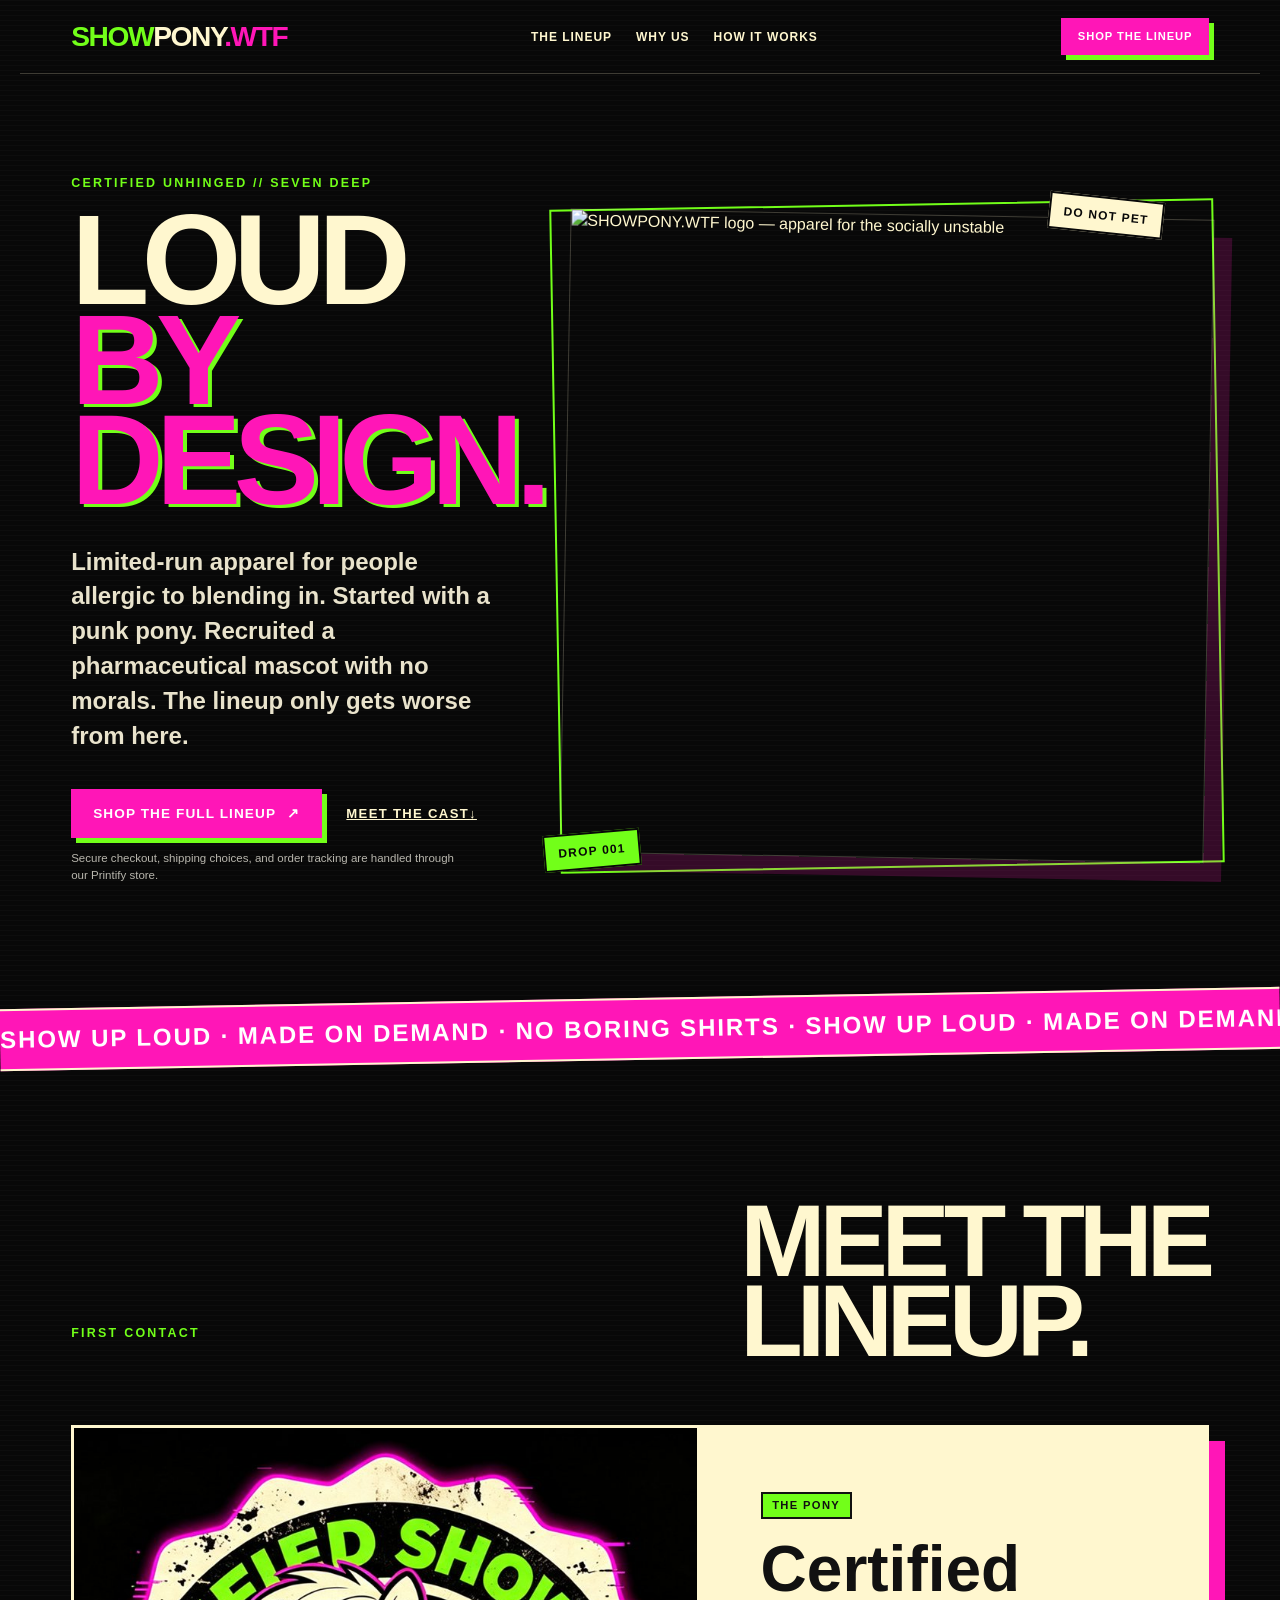
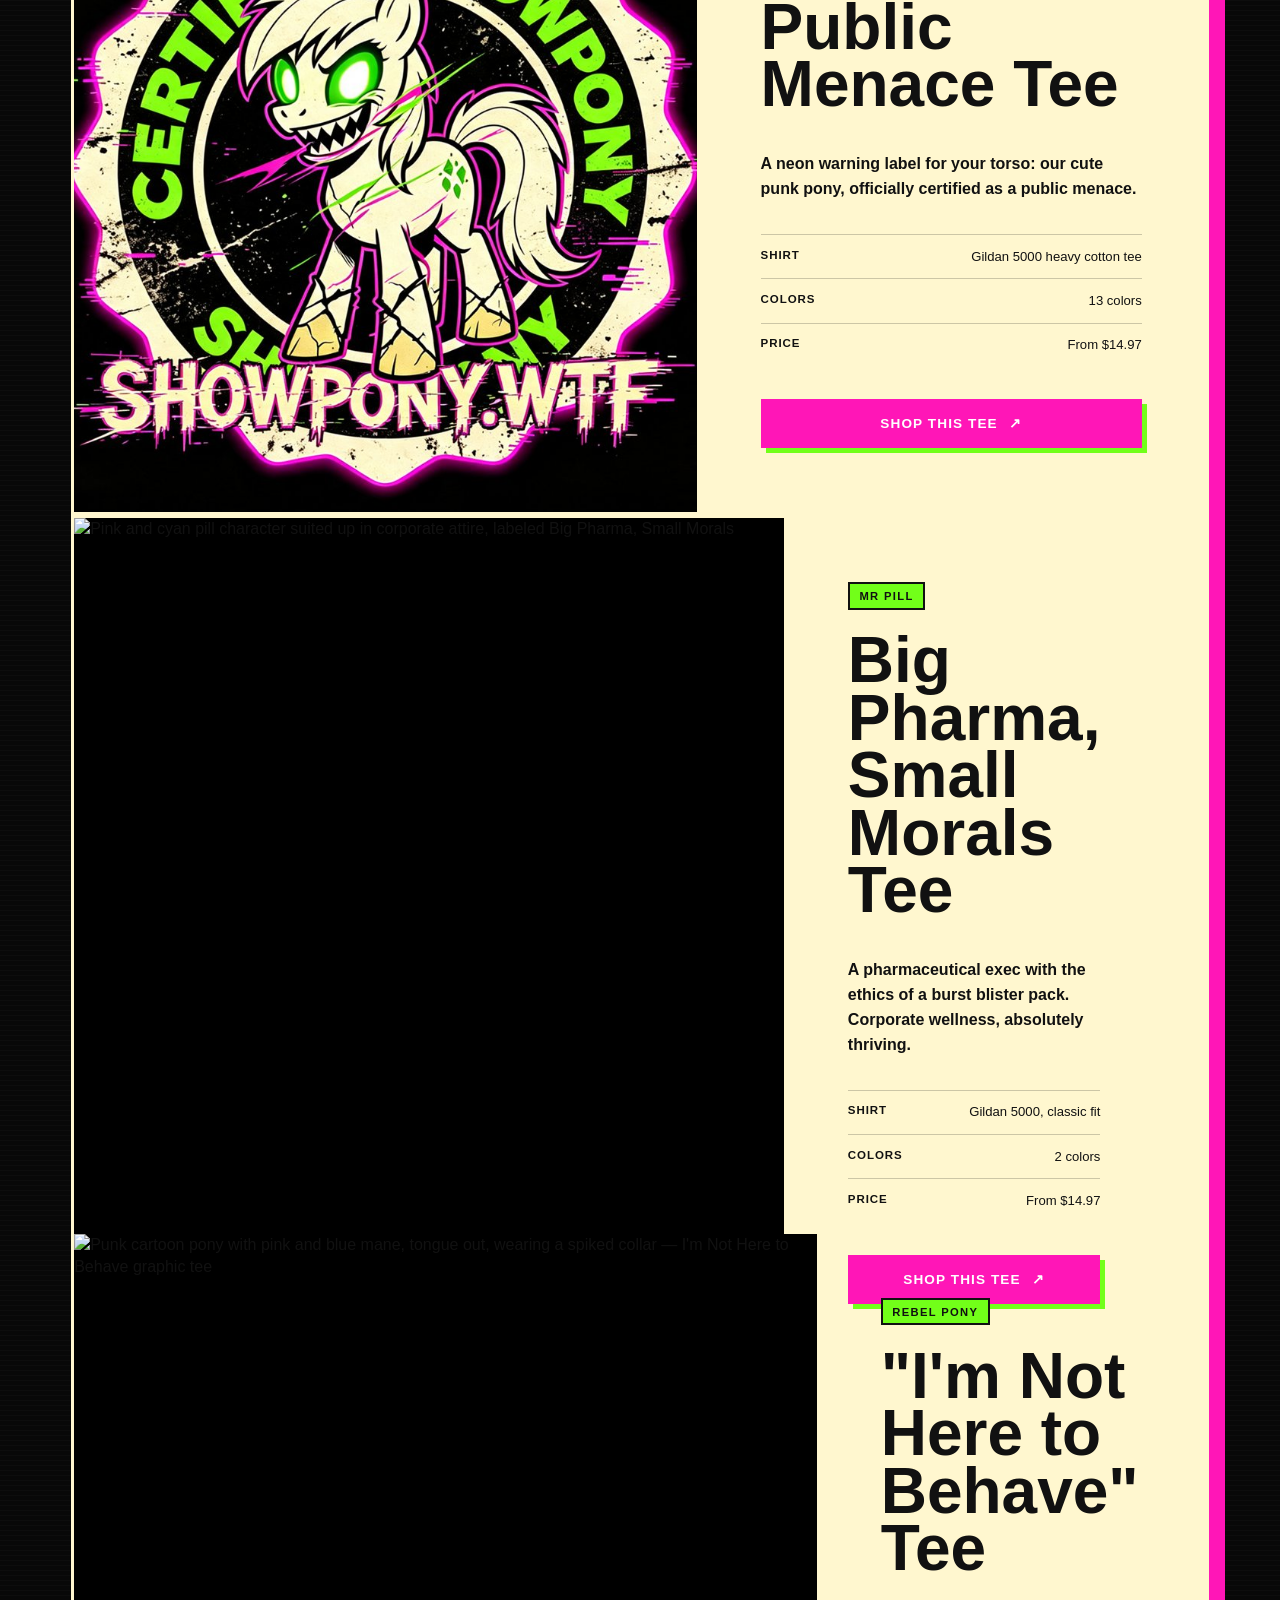
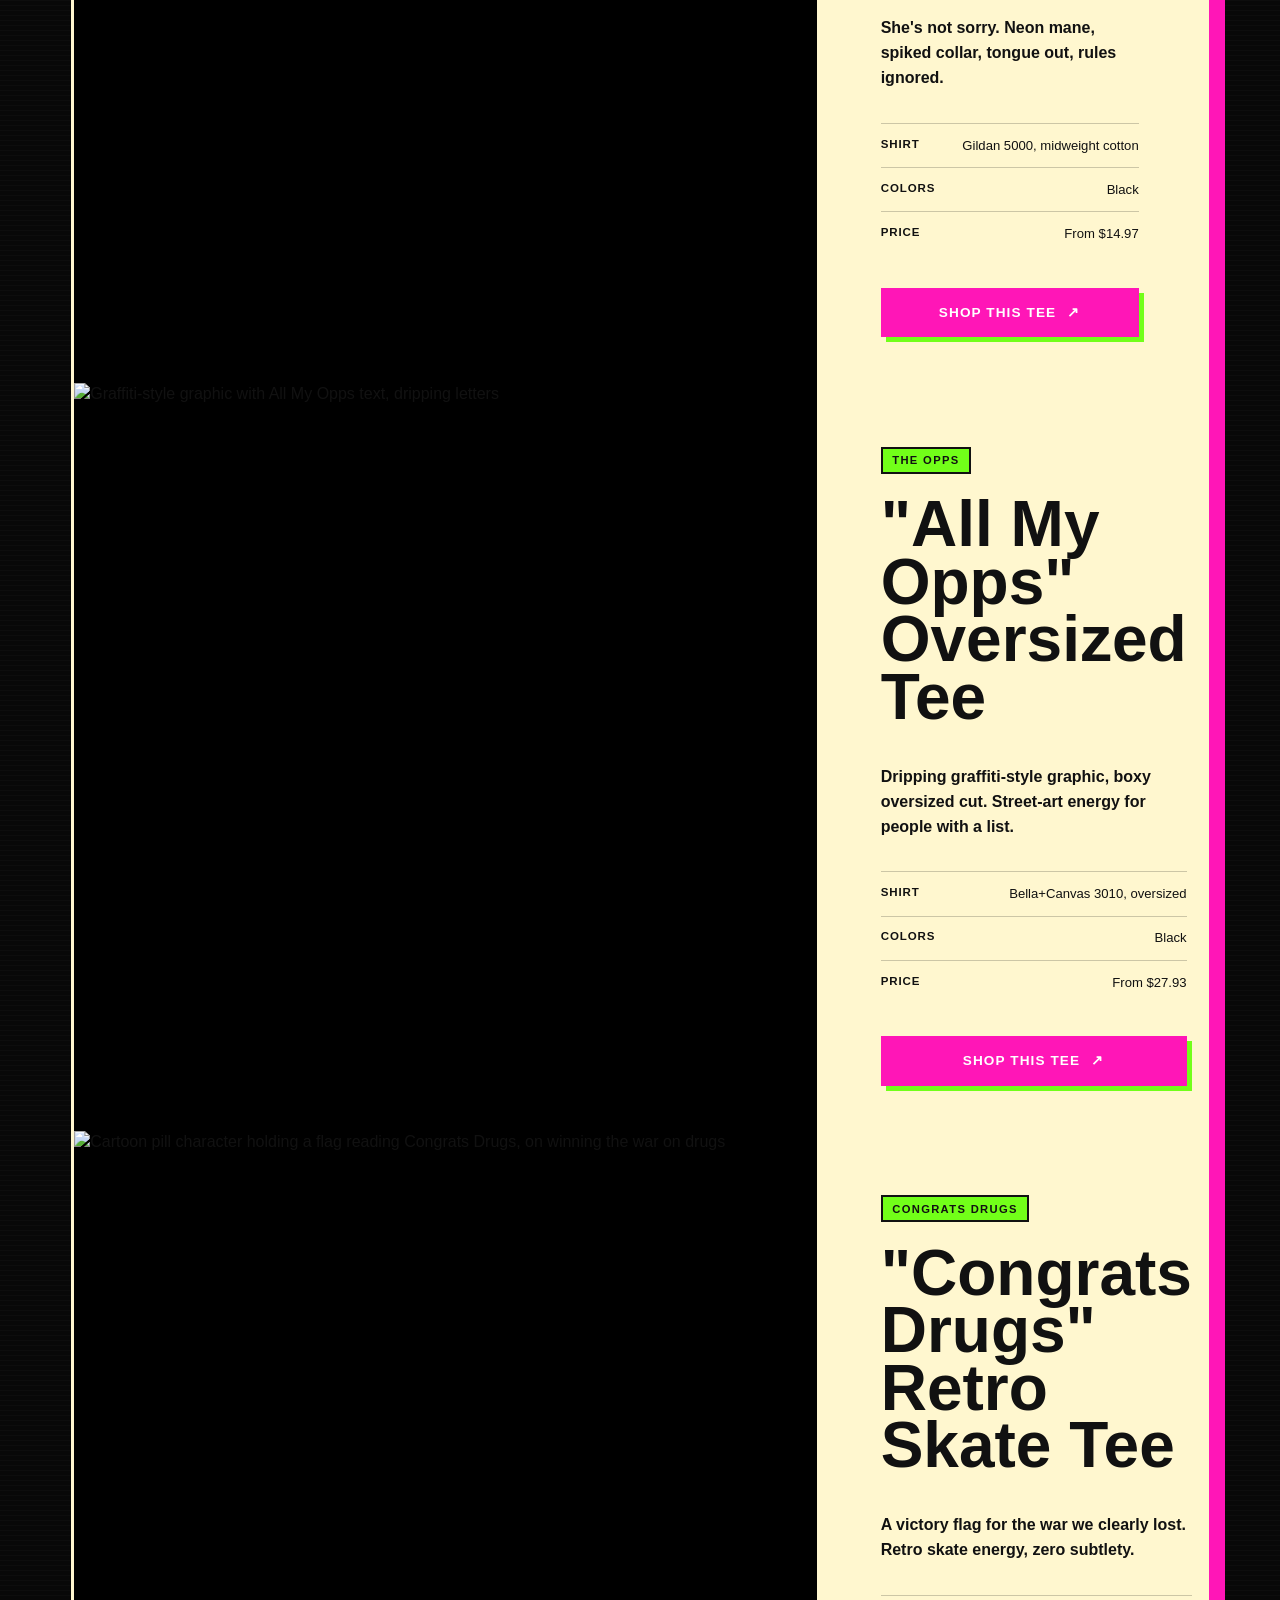
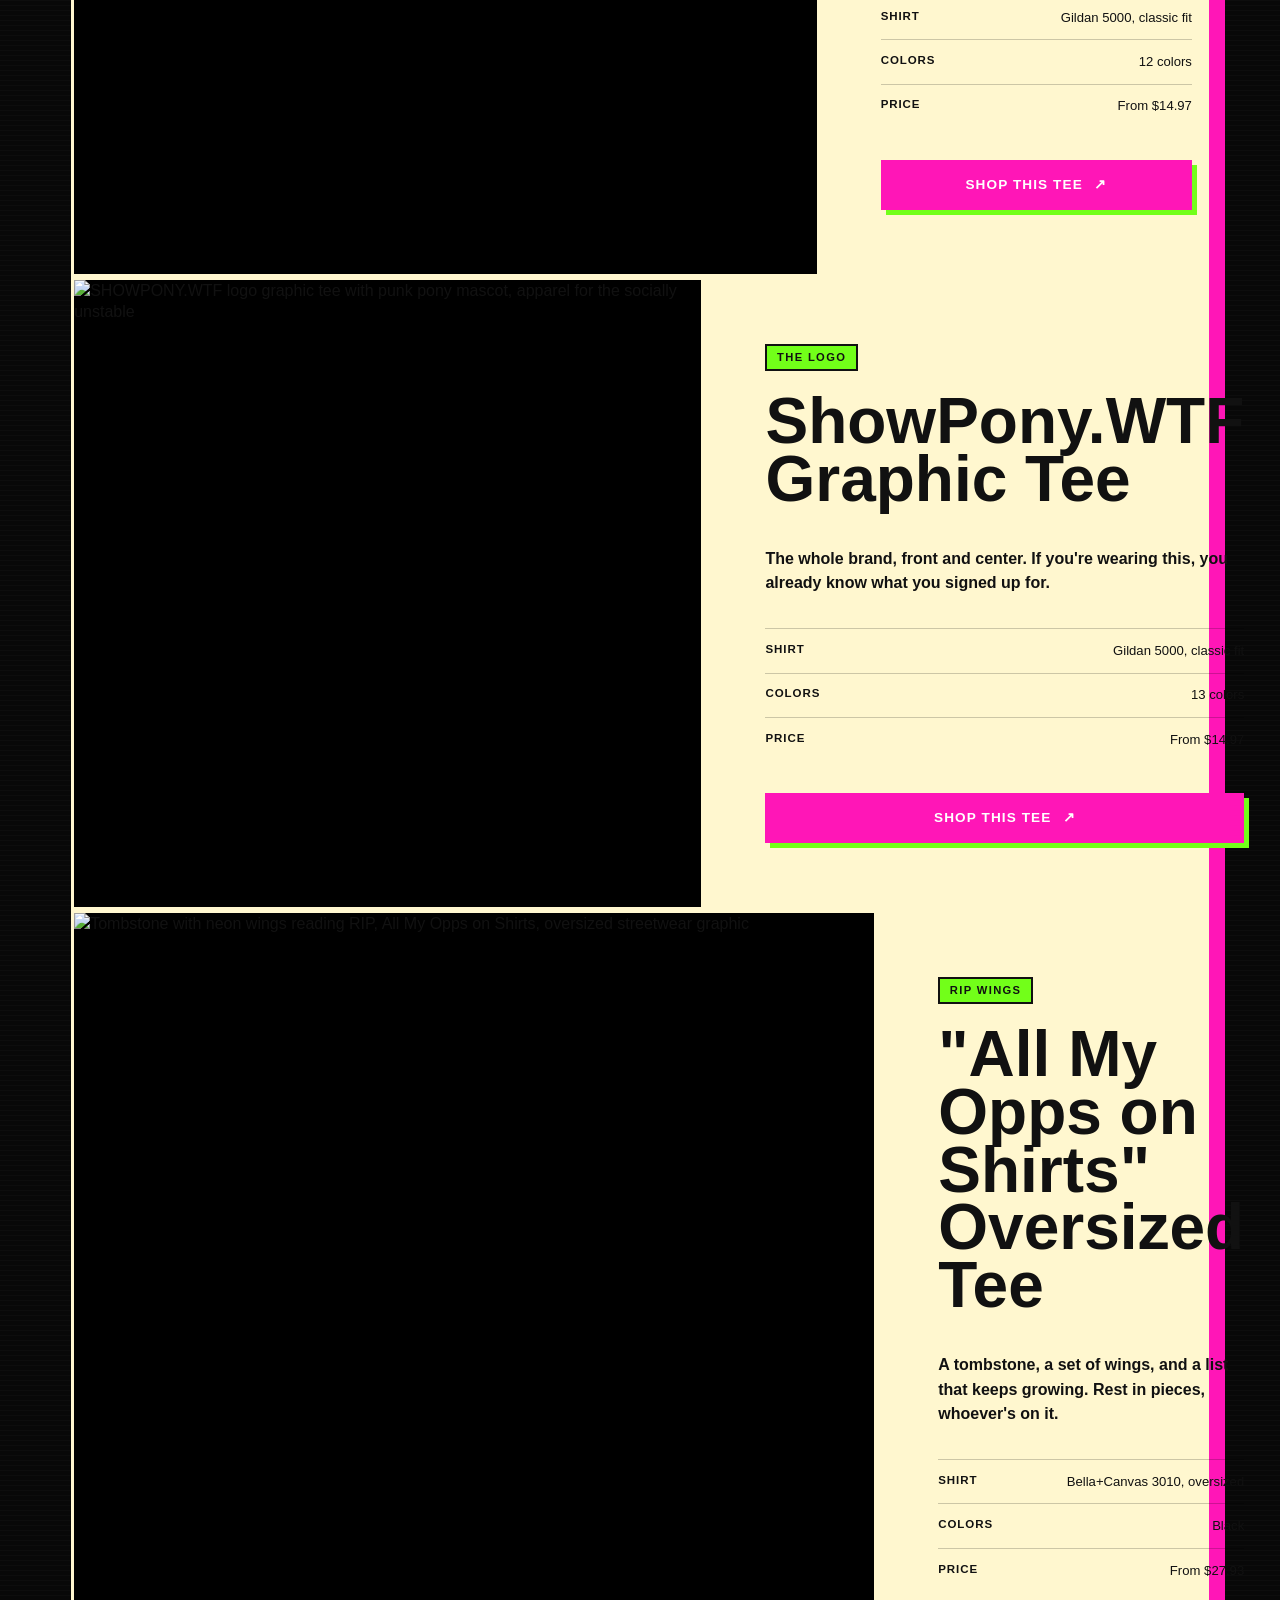
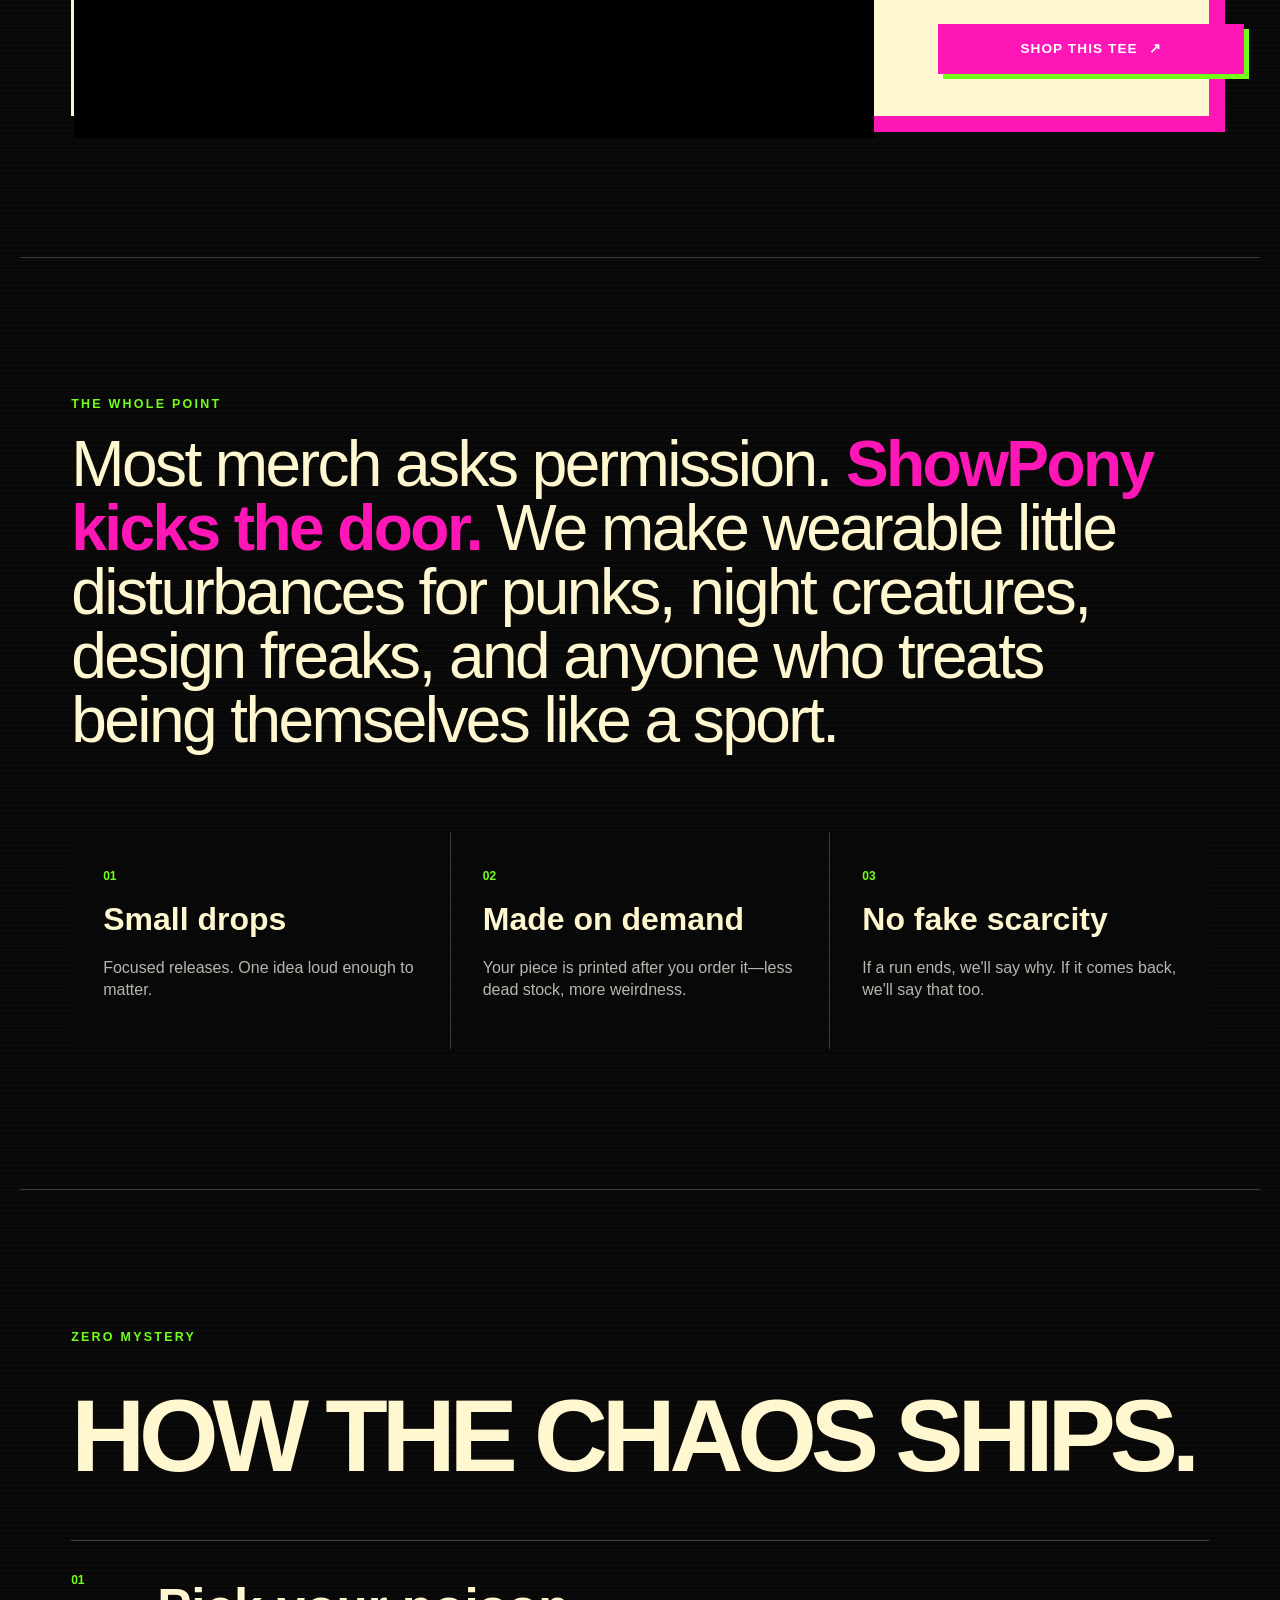
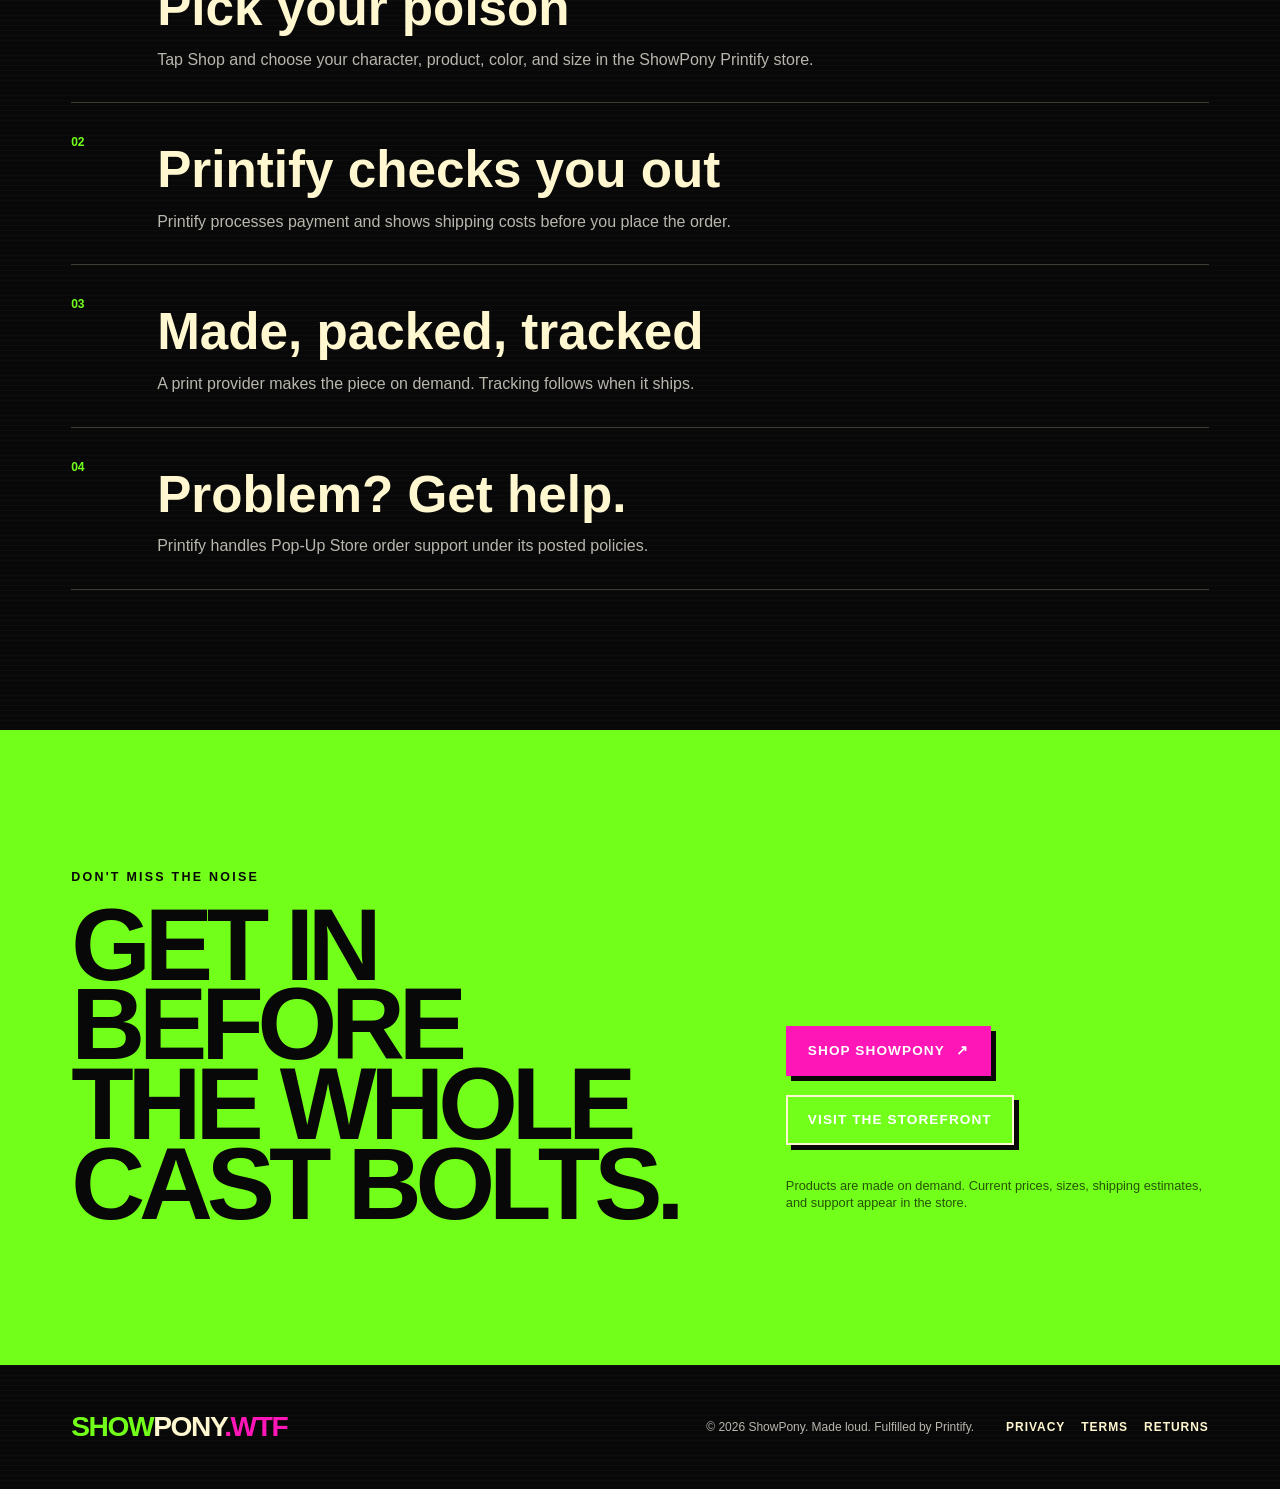
==== commit 39ecf32f: "Revise product details and update images Updated product descriptions and images for better clarity " ====
--- a/index.html
+++ b/index.html
@@ -4,26 +4,28 @@
 <meta charset="utf-8">
 <meta name="viewport" content="width=device-width, initial-scale=1">
 <meta name="theme-color" content="#090909">
-<meta name="description" content="ShowPony makes loud, limited-run apparel for people allergic to blending in. Meet the pony. Meet the pill.">
+<meta name="description" content="ShowPony makes loud, limited-run apparel for people allergic to blending in. Seven designs. Zero chill.">
 <link rel="canonical" href="https://showpony.wtf/">
 <meta property="og:type" content="website">
 <meta property="og:url" content="https://showpony.wtf/">
 <meta property="og:title" content="ShowPony — Loud by design">
 <meta property="og:description" content="Limited-run apparel for people allergic to blending in.">
-<meta property="og:image" content="https://showpony.wtf/assets/showpony-social-preview.png">
+<meta property="og:image" content="https://showpony.wtf/assets/showpony-logo-hero.png">
 <meta name="twitter:card" content="summary_large_image">
 <meta name="twitter:title" content="ShowPony — Loud by design">
 <meta name="twitter:description" content="Limited-run apparel for people allergic to blending in.">
-<meta name="twitter:image" content="https://showpony.wtf/assets/showpony-social-preview.png">
+<meta name="twitter:image" content="https://showpony.wtf/assets/showpony-logo-hero.png">
 <title>ShowPony — Loud by design</title>
-<link rel="icon" href="assets/favicon.svg" type="image/svg+xml"> <link rel="stylesheet" href="styles.css?v=20260913-1">
+<link rel="icon" href="assets/favicon.svg" type="image/svg+xml">
+<link rel="stylesheet" href="styles.css?v=20260917-1">
 </head>
 <body>
 <a class="skip" href="#main">Skip to the drop</a>
 
 <header class="site-header">
 <a class="wordmark" href="#top" aria-label="ShowPony home"><span>SHOW</span>PONY<span class="dot">.WTF</span></a>
-<nav aria-label="Primary navigation"> <a href="#drop">The lineup</a>
+<nav aria-label="Primary navigation">
+<a href="#drop">The lineup</a>
 <a href="#story">Why us</a>
 <a href="#how">How it works</a>
 </nav>
@@ -36,7 +38,7 @@
 <main id="main">
 <section class="hero" id="top">
 <div class="hero-copy">
-<p class="eyebrow">CERTIFIED UNHINGED // NOW WITH MORE CHARACTERS</p>
+<p class="eyebrow">CERTIFIED UNHINGED // SEVEN DEEP</p>
 <h1>LOUD<br><span>BY DESIGN.</span></h1>
 <p class="lede">Limited-run apparel for people allergic to blending in. Started with a punk pony. Recruited a pharmaceutical mascot with no morals. The lineup only gets worse from here.</p>
 <div class="hero-actions">
@@ -47,7 +49,7 @@
 </div>
 <div class="hero-art">
 <span class="sticker sticker-one" aria-hidden="true">DO NOT PET</span>
-<img src="assets/showpony-hero.jpg" width="1600" height="900" alt="Glitchy neon pony mascot in front of a certified ShowPony card" fetchpriority="high">
+<img src="assets/showpony-logo-hero.png" width="1600" height="1600" alt="SHOWPONY.WTF logo — apparel for the socially unstable" fetchpriority="high">
 <span class="sticker sticker-two" aria-hidden="true">DROP 001</span>
 </div>
 </section>
@@ -68,55 +70,100 @@
 <p class="product-note">A neon warning label for your torso: our cute punk pony, officially certified as a public menace.</p>
 <dl>
 <div><dt>Shirt</dt><dd>Gildan 5000 heavy cotton tee</dd></div>
-<div><dt>Colors</dt><dd>Black or white</dd></div>
-<div><dt>Price</dt><dd>$21.99</dd></div>
+<div><dt>Colors</dt><dd>13 colors</dd></div>
+<div><dt>Price</dt><dd>From $14.97</dd></div>
 </dl>
 <a class="button button-wide shop-link" href="https://showpony.printify.me/product/31582048" target="_blank" rel="noopener">Shop this tee <span aria-hidden="true">↗</span></a>
 </div>
 </article>
 
 <article class="product-card">
-<div class="product-image"><img src="https://d123s6f1z9g2wk.cloudfront.net/files/2026/09/20260911003353-1f1ad787-78ff-6f8a-91d0-4efafc42dddc.jpg?revision=1789158340458" width="1200" height="1200" alt="Pink and cyan pill character suited up in corporate attire, labeled Big Pharma, Small Morals" loading="lazy"></div>
+<div class="product-image"><img src="assets/showpony-mr-pill-bigpharma.jpg" width="1200" height="1200" alt="Pink and cyan pill character suited up in corporate attire, labeled Big Pharma, Small Morals" loading="lazy"></div>
 <div class="product-copy">
 <span class="pill">MR PILL</span>
 <h3>Big Pharma, Small Morals Tee</h3>
 <p class="product-note">A pharmaceutical exec with the ethics of a burst blister pack. Corporate wellness, absolutely thriving.</p>
 <dl>
-<div><dt>Shirt</dt><dd>Classic-fit cotton tee</dd></div>
-<div><dt>Colors</dt><dd>White</dd></div>
-<div><dt>Price</dt><dd>$22.99</dd></div>
+<div><dt>Shirt</dt><dd>Gildan 5000, classic fit</dd></div>
+<div><dt>Colors</dt><dd>2 colors</dd></div>
+<div><dt>Price</dt><dd>From $14.97</dd></div>
 </dl>
 <a class="button button-wide shop-link" href="https://showpony.printify.me/product/31884855" target="_blank" rel="noopener">Shop this tee <span aria-hidden="true">↗</span></a>
 </div>
 </article>
 
 <article class="product-card">
-<div class="product-image"><img src="https://d123s6f1z9g2wk.cloudfront.net/files/2026/09/20260904034230-1f1a812a-7cfb-6192-9b8e-ea7cab7917ae.jpg?revision=1789158453324" width="1200" height="1200" alt="Neon mohawk cat with aggressive snarl, I'm Not Here to Behave Hoodie" loading="lazy"></div>
-<div class="product-copy">
-<span class="pill">PUNK KITTY</span>
-<h3>"I'm Not Here to Behave" Hoodie</h3>
-<p class="product-note">Neon mohawk, snarling skull accents, zero interest in your rules. Warm layer, dangerous look.</p>
-<dl>
-<div><dt>Shirt</dt><dd>Medium-weight fleece hoodie</dd></div>
-<div><dt>Colors</dt><dd>White</dd></div>
-<div><dt>Price</dt><dd>$39.99</dd></div>
-</dl>
-<a class="button button-wide shop-link" href="https://showpony.printify.me/product/31628839" target="_blank" rel="noopener">Shop this hoodie <span aria-hidden="true">↗</span></a>
-</div>
-</article>
-
-<article class="product-card">
-<div class="product-image"><img src="https://d123s6f1z9g2wk.cloudfront.net/files/2026/09/20260912014512-1f1ae4b9-8313-6848-ae4e-02acbd213702.jpg?revision=1789177535111" width="1200" height="1200" alt="Graffiti-style graphic with All My Opps text, dripping letters" loading="lazy"></div>
+<div class="product-image"><img src="assets/showpony-rebel-pony-tee.jpg" width="1200" height="1200" alt="Punk cartoon pony with pink and blue mane, tongue out, wearing a spiked collar — I'm Not Here to Behave graphic tee" loading="lazy"></div>
+<div class="product-copy">
+<span class="pill">REBEL PONY</span>
+<h3>"I'm Not Here to Behave" Tee</h3>
+<p class="product-note">She's not sorry. Neon mane, spiked collar, tongue out, rules ignored.</p>
+<dl>
+<div><dt>Shirt</dt><dd>Gildan 5000, midweight cotton</dd></div>
+<div><dt>Colors</dt><dd>Black</dd></div>
+<div><dt>Price</dt><dd>From $14.97</dd></div>
+</dl>
+<a class="button button-wide shop-link" href="https://showpony.printify.me/product/32042566" target="_blank" rel="noopener">Shop this tee <span aria-hidden="true">↗</span></a>
+</div>
+</article>
+
+<article class="product-card">
+<div class="product-image"><img src="assets/showpony-all-my-opps-tee.jpg" width="1200" height="1200" alt="Graffiti-style graphic with All My Opps text, dripping letters" loading="lazy"></div>
 <div class="product-copy">
 <span class="pill">THE OPPS</span>
 <h3>"All My Opps" Oversized Tee</h3>
 <p class="product-note">Dripping graffiti-style graphic, boxy oversized cut. Street-art energy for people with a list.</p>
 <dl>
-<div><dt>Shirt</dt><dd>Oversized boxy tee</dd></div>
-<div><dt>Colors</dt><dd>White</dd></div>
-<div><dt>Price</dt><dd>$34.05</dd></div>
+<div><dt>Shirt</dt><dd>Bella+Canvas 3010, oversized</dd></div>
+<div><dt>Colors</dt><dd>Black</dd></div>
+<div><dt>Price</dt><dd>From $27.93</dd></div>
 </dl>
 <a class="button button-wide shop-link" href="https://showpony.printify.me/product/31884344" target="_blank" rel="noopener">Shop this tee <span aria-hidden="true">↗</span></a>
+</div>
+</article>
+
+<article class="product-card">
+<div class="product-image"><img src="assets/showpony-congrats-drugs.jpg" width="1200" height="1200" alt="Cartoon pill character holding a flag reading Congrats Drugs, on winning the war on drugs" loading="lazy"></div>
+<div class="product-copy">
+<span class="pill">CONGRATS DRUGS</span>
+<h3>"Congrats Drugs" Retro Skate Tee</h3>
+<p class="product-note">A victory flag for the war we clearly lost. Retro skate energy, zero subtlety.</p>
+<dl>
+<div><dt>Shirt</dt><dd>Gildan 5000, classic fit</dd></div>
+<div><dt>Colors</dt><dd>12 colors</dd></div>
+<div><dt>Price</dt><dd>From $14.97</dd></div>
+</dl>
+<a class="button button-wide shop-link" href="https://showpony.printify.me/product/31885323" target="_blank" rel="noopener">Shop this tee <span aria-hidden="true">↗</span></a>
+</div>
+</article>
+
+<article class="product-card">
+<div class="product-image"><img src="assets/showpony-logo-tee.jpg" width="1200" height="1200" alt="SHOWPONY.WTF logo graphic tee with punk pony mascot, apparel for the socially unstable" loading="lazy"></div>
+<div class="product-copy">
+<span class="pill">THE LOGO</span>
+<h3>ShowPony.WTF Graphic Tee</h3>
+<p class="product-note">The whole brand, front and center. If you're wearing this, you already know what you signed up for.</p>
+<dl>
+<div><dt>Shirt</dt><dd>Gildan 5000, classic fit</dd></div>
+<div><dt>Colors</dt><dd>13 colors</dd></div>
+<div><dt>Price</dt><dd>From $14.97</dd></div>
+</dl>
+<a class="button button-wide shop-link" href="https://showpony.printify.me/product/32042751" target="_blank" rel="noopener">Shop this tee <span aria-hidden="true">↗</span></a>
+</div>
+</article>
+
+<article class="product-card">
+<div class="product-image"><img src="assets/showpony-rip-wings.jpg" width="1200" height="1200" alt="Tombstone with neon wings reading RIP, All My Opps on Shirts, oversized streetwear graphic" loading="lazy"></div>
+<div class="product-copy">
+<span class="pill">RIP WINGS</span>
+<h3>"All My Opps on Shirts" Oversized Tee</h3>
+<p class="product-note">A tombstone, a set of wings, and a list that keeps growing. Rest in pieces, whoever's on it.</p>
+<dl>
+<div><dt>Shirt</dt><dd>Bella+Canvas 3010, oversized</dd></div>
+<div><dt>Colors</dt><dd>Black</dd></div>
+<div><dt>Price</dt><dd>From $27.93</dd></div>
+</dl>
+<a class="button button-wide shop-link" href="https://showpony.printify.me/product/31632917" target="_blank" rel="noopener">Shop this tee <span aria-hidden="true">↗</span></a>
 </div>
 </article>
 </section>
@@ -128,23 +175,6 @@
 <article><span>01</span><h3>Small drops</h3><p>Focused releases. One idea loud enough to matter.</p></article>
 <article><span>02</span><h3>Made on demand</h3><p>Your piece is printed after you order it—less dead stock, more weirdness.</p></article>
 <article><span>03</span><h3>No fake scarcity</h3><p>If a run ends, we'll say why. If it comes back, we'll say that too.</p></article>
-</div>
-</section>
-
-<section class="world section" aria-labelledby="world-title">
-<div class="section-heading">
-<div><p class="eyebrow">THE CAST KEEPS GROWING</p><h2 id="world-title">A whole world<br>of bad ideas.</h2></div>
-<p class="world-intro">ShowPony is the attitude, not a rule that every shirt needs a horse. Pills, corrupted nostalgia, office villains, and whatever else escapes containment all belong here.</p>
-</div>
-<div class="world-grid">
-<figure class="world-card">
-<img src="assets/showpony-big-pharma.jpg" width="1600" height="2400" alt="Smiling pink and cyan pill executive carrying a Big Pharma briefcase" loading="lazy">
-<figcaption>Corporate wellness, absolutely thriving.<br><a class="text-link shop-link" href="https://showpony.printify.me/product/31884855" target="_blank" rel="noopener">Shop Big Pharma, Small Morals</a></figcaption>
-</figure>
-<figure class="world-card">
-<img src="assets/showpony-pill-concert-transparent.png" width="1024" height="1536" alt="Pink and cyan pill rock star performing amid lasers and colored smoke for a cheering crowd" loading="lazy">
-<figcaption>Side effects may include becoming the main event.<br><a class="text-link shop-link" href="https://showpony.printify.me/product/31885323" target="_blank" rel="noopener">Shop Congrats Derek</a></figcaption>
-</figure>
 </div>
 </section>
 
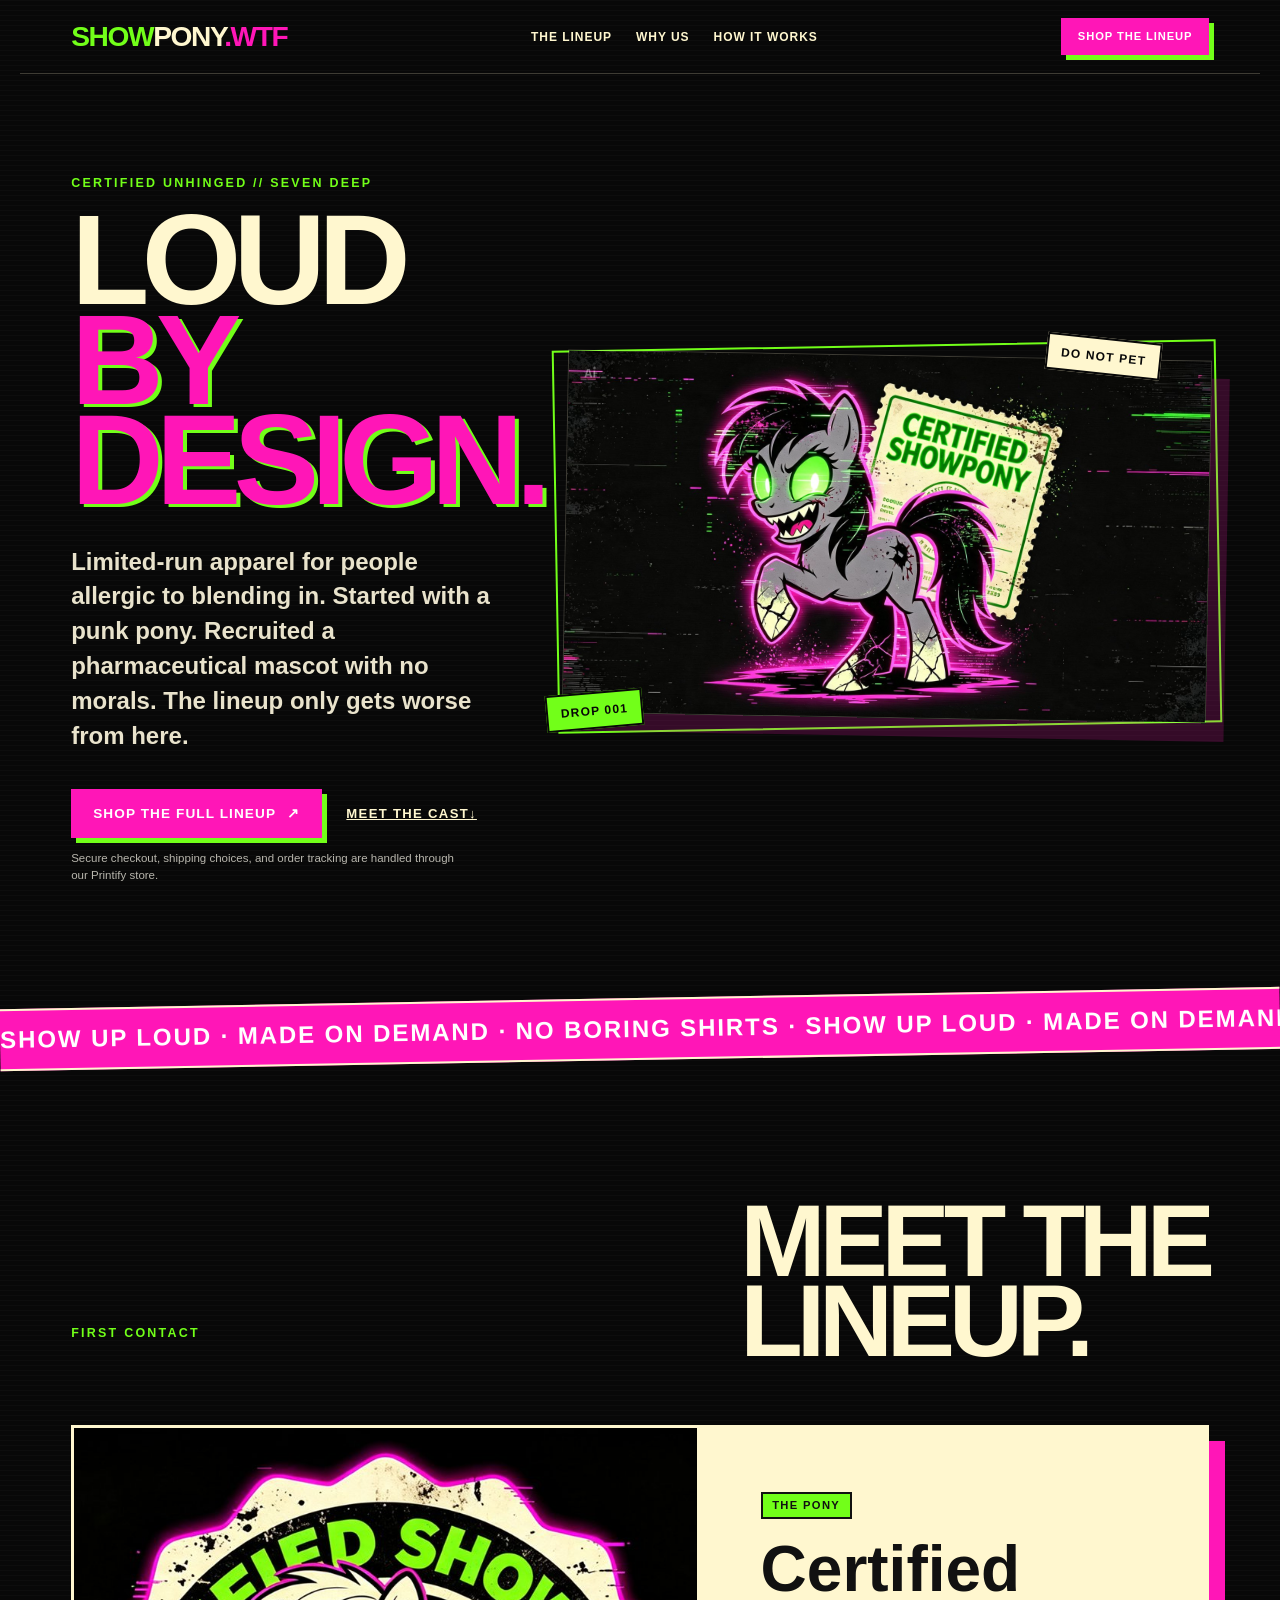
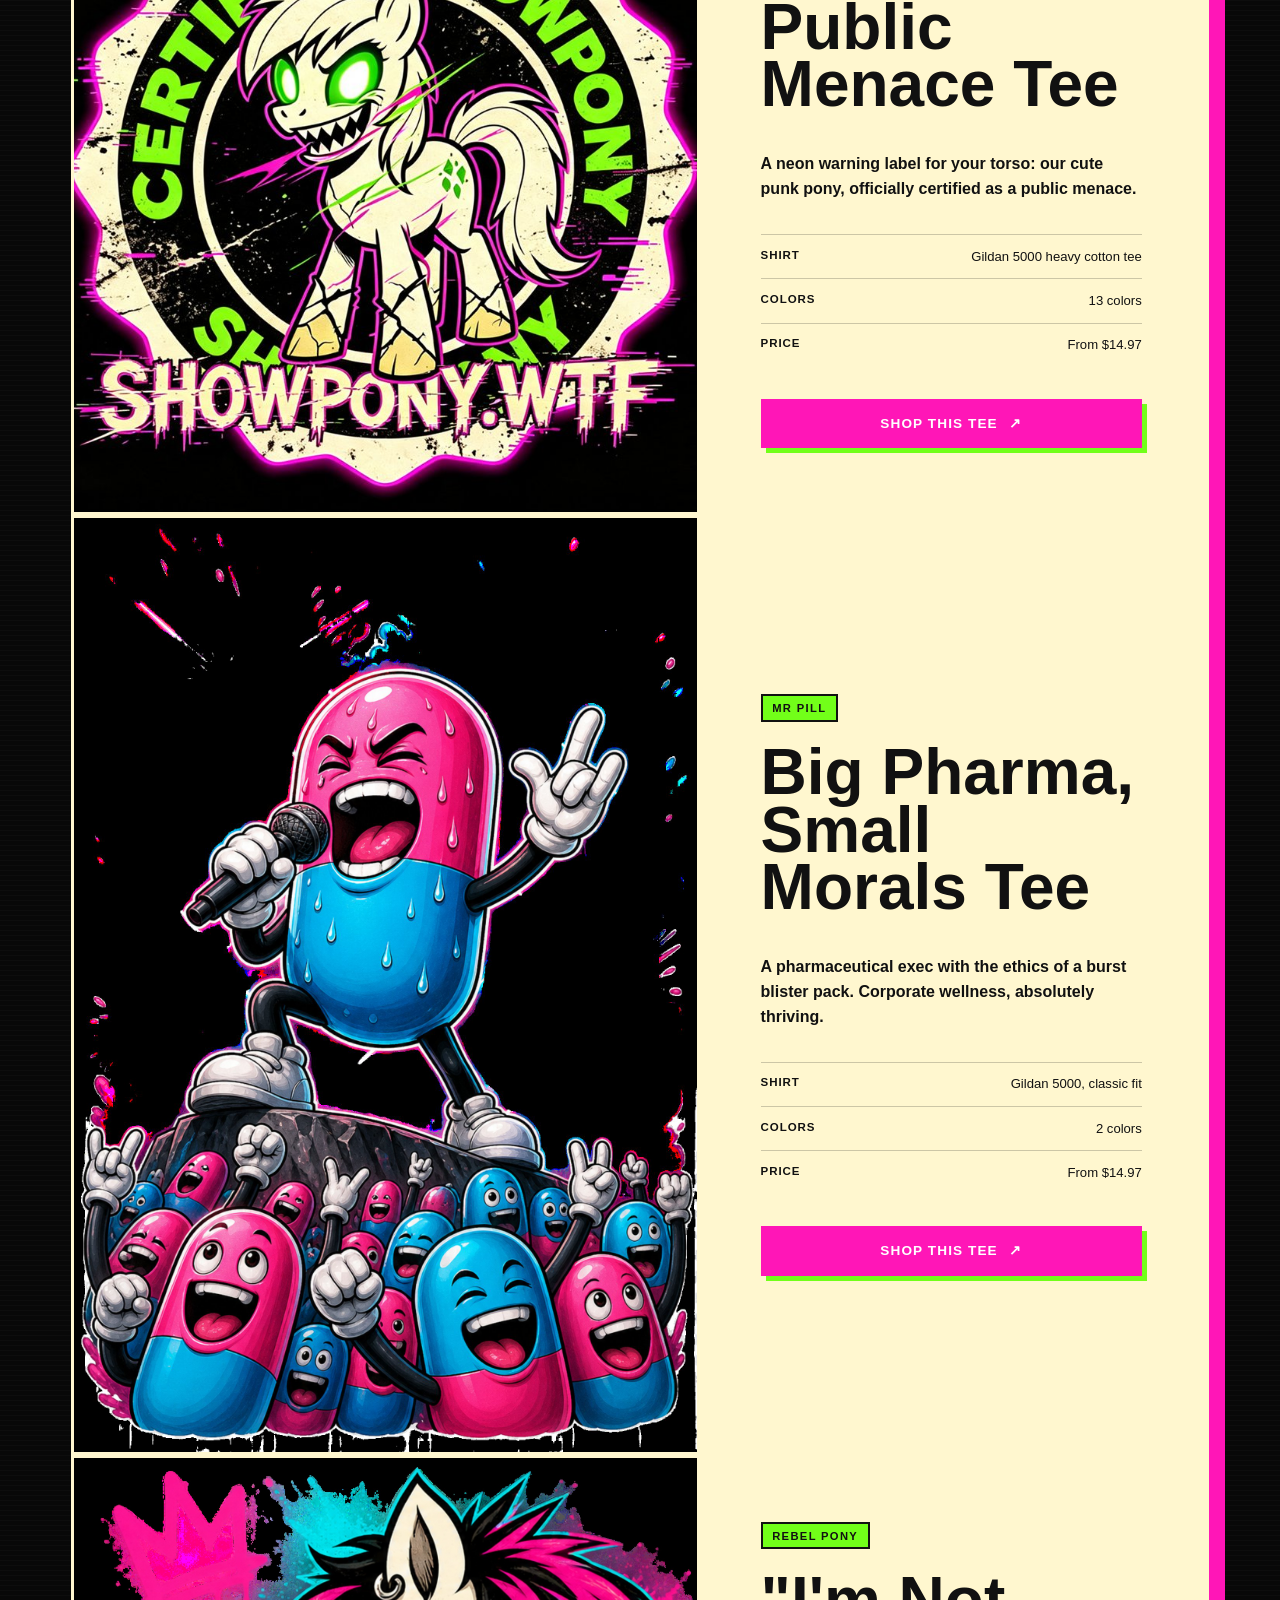
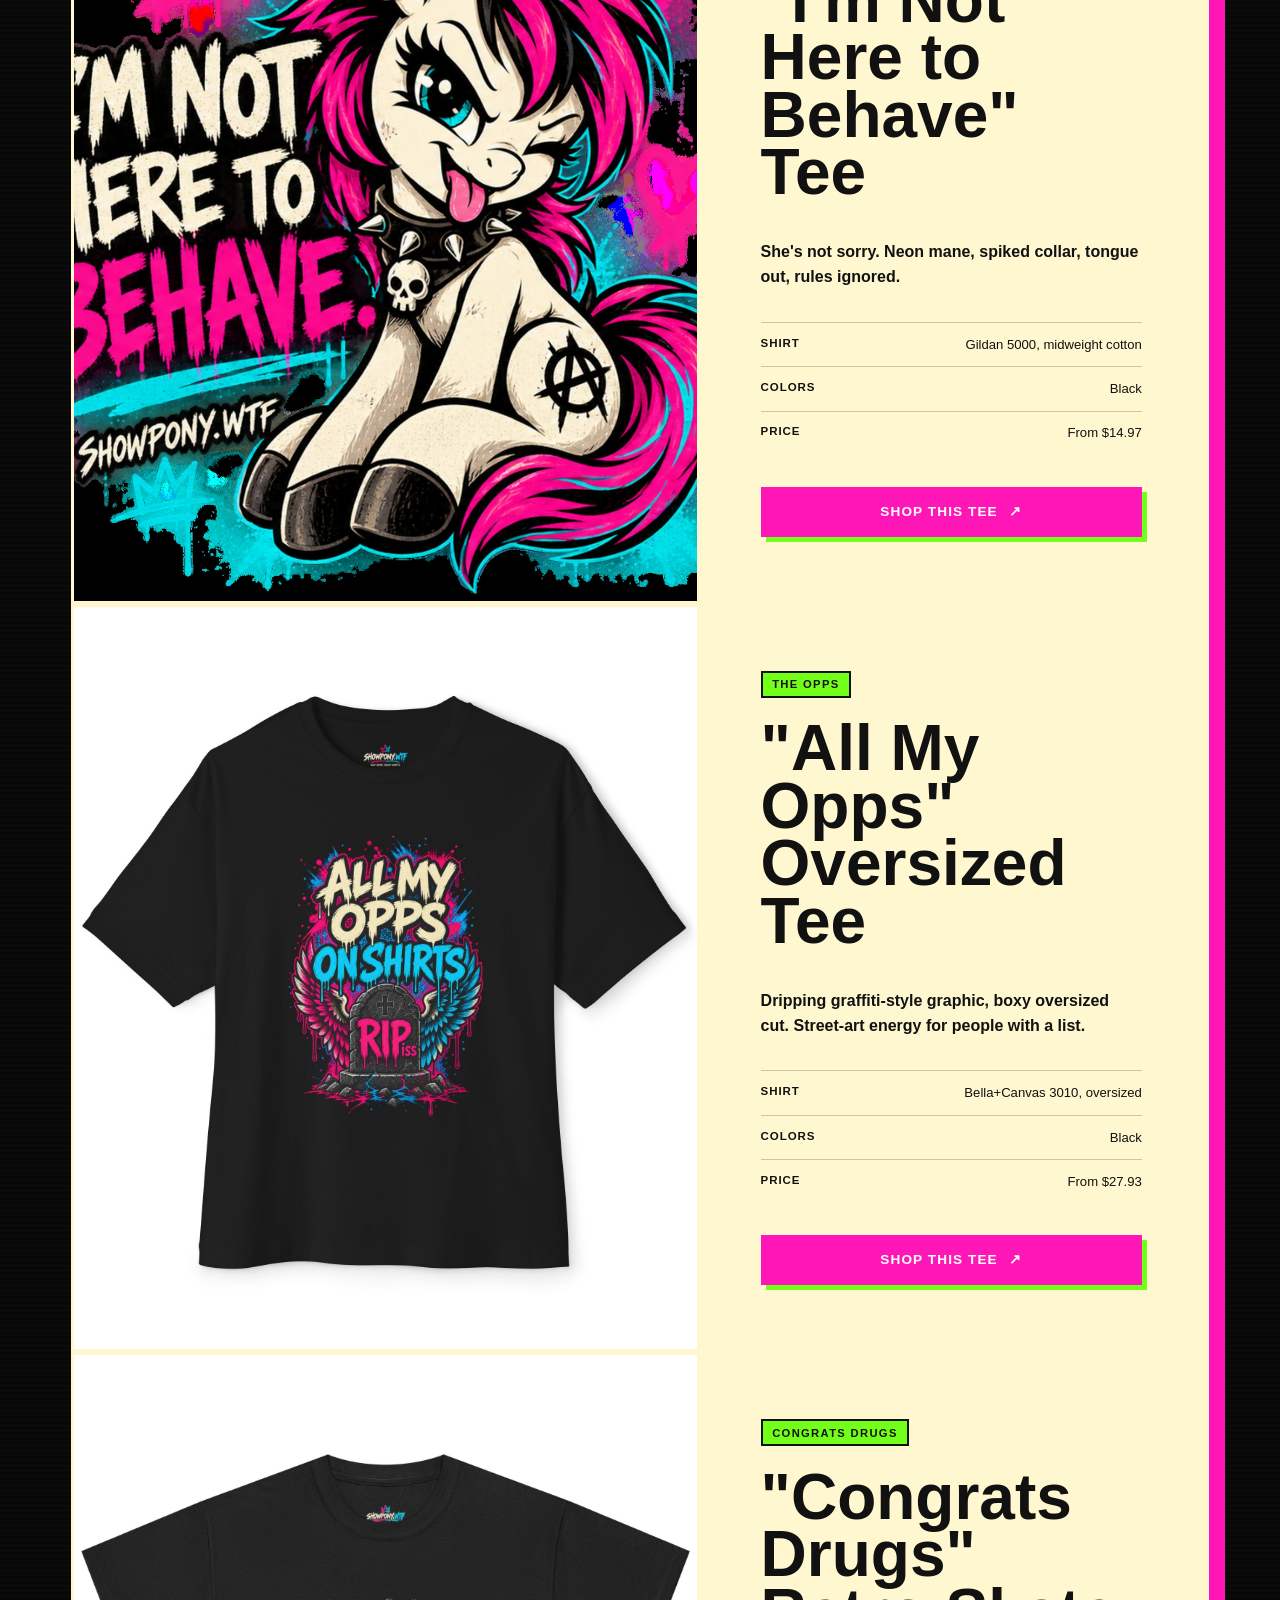
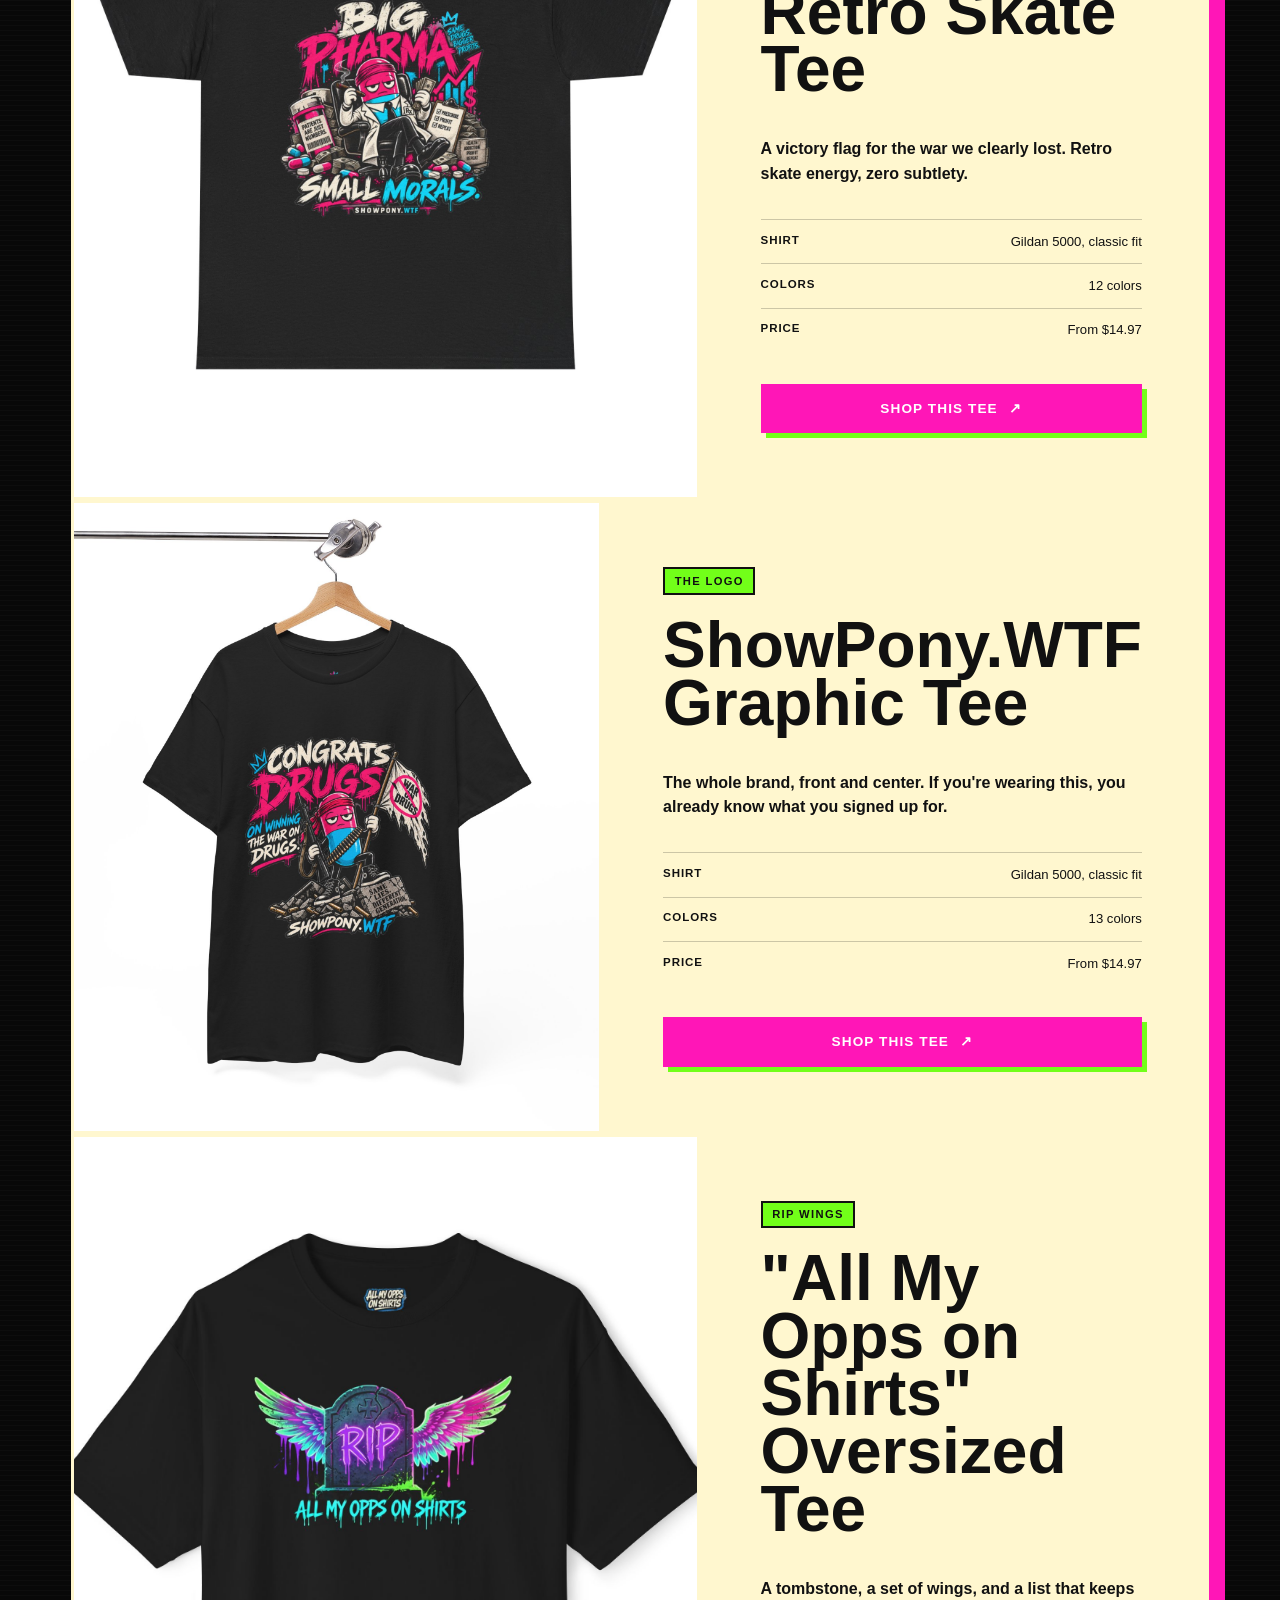
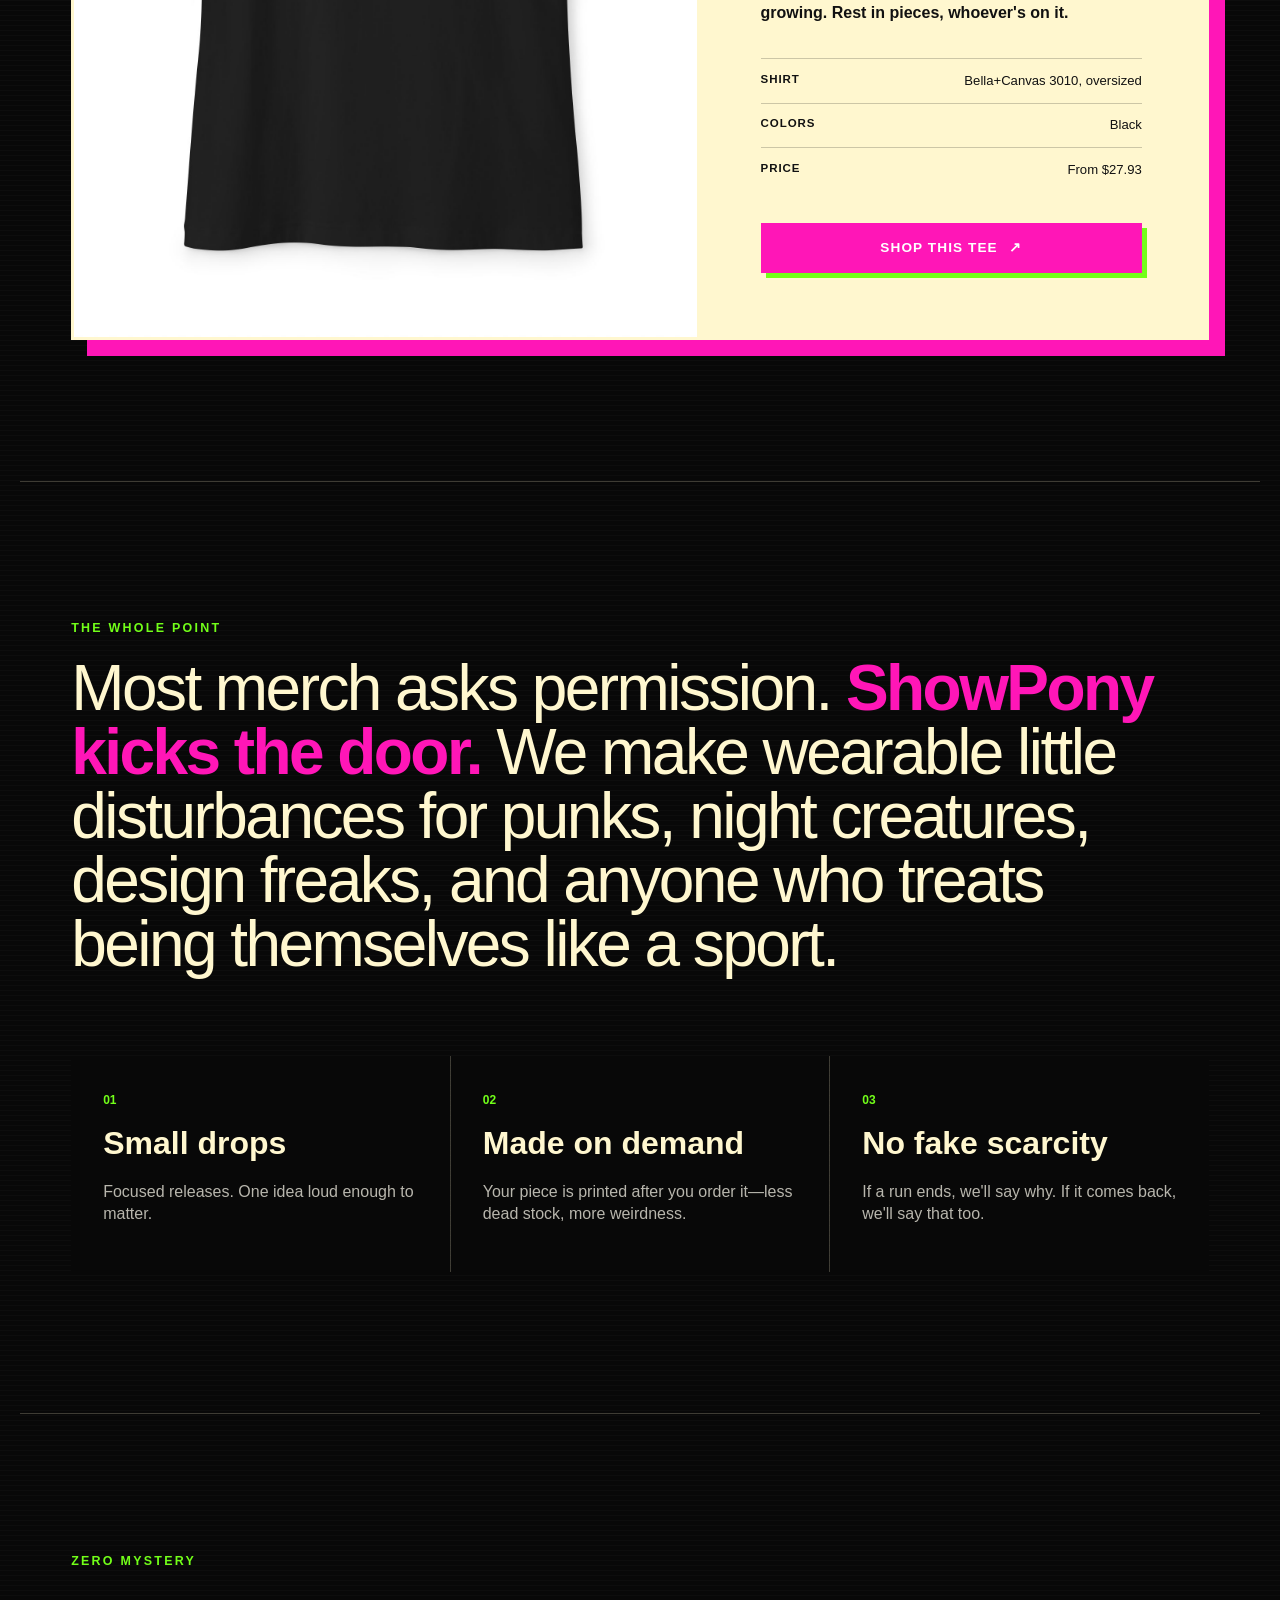
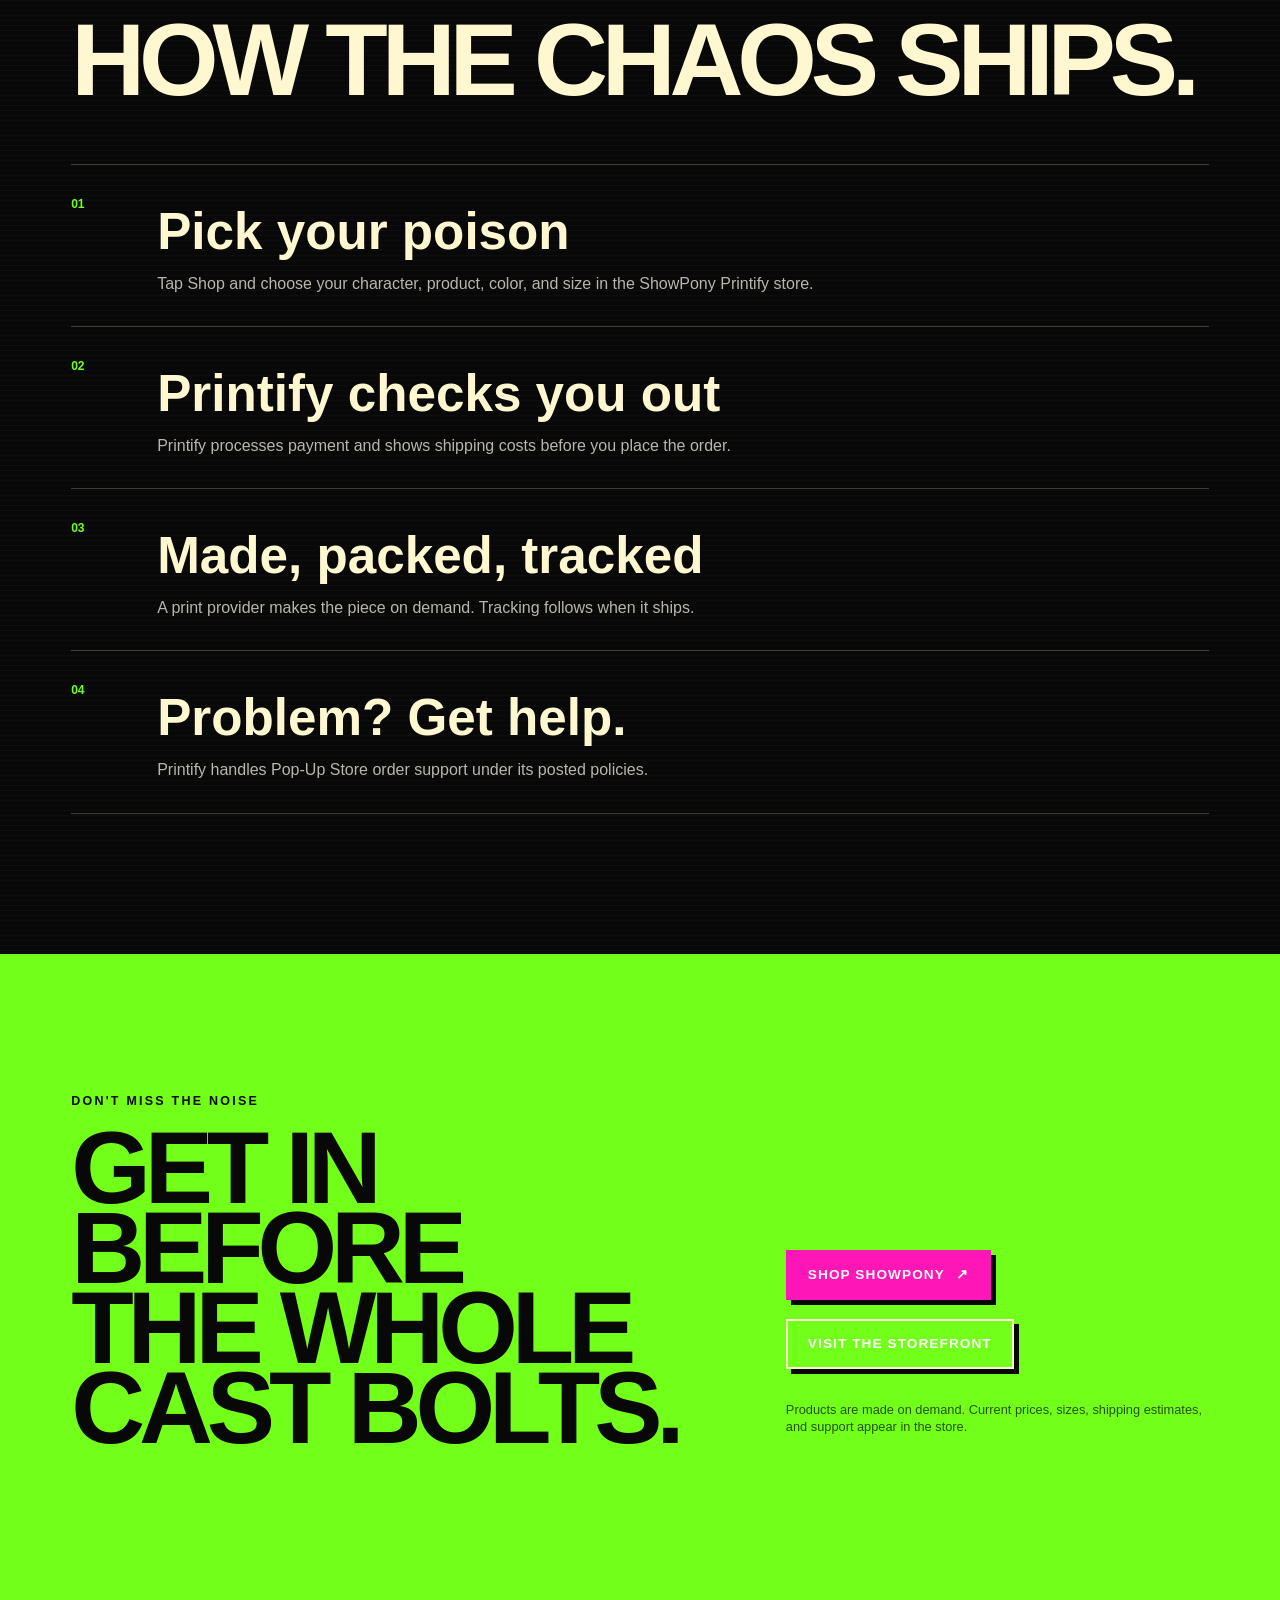
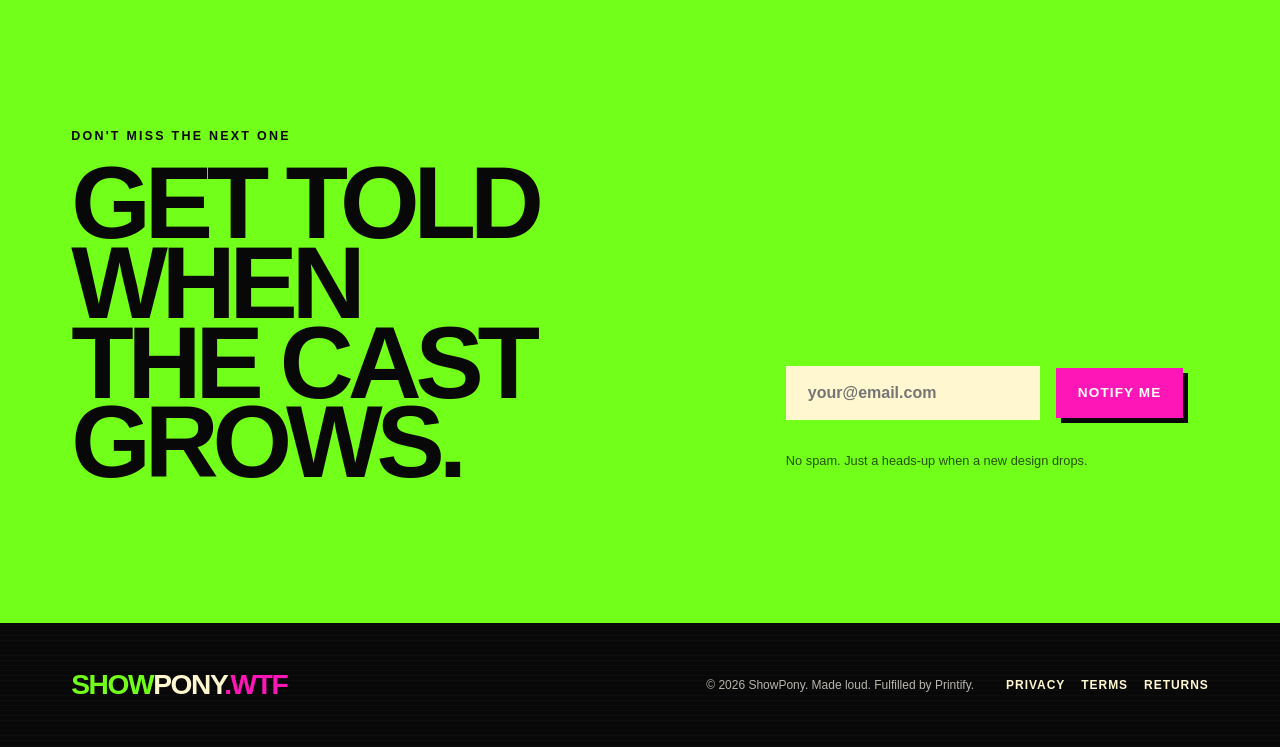
==== commit 100d946e: "Add notification section for new design alerts Added a call-to-action section for notifications abou" ====
--- a/index.html
+++ b/index.html
@@ -197,7 +197,16 @@
 </div>
 </section>
 </main>
-
+<section class="cta section" id="notify">
+<div><p class="eyebrow">DON'T MISS THE NEXT ONE</p><h2>Get told when<br>the cast grows.</h2></div>
+<div class="cta-actions">
+<form action="https://formspree.io/f/xrpbgkkz" method="POST" style="display:flex;gap:1rem;flex-wrap:wrap;align-items:center">
+<input type="email" name="email" placeholder="your@email.com" required style="flex:1;min-width:220px;padding:1rem 1.25rem;background:var(--cream);color:var(--ink);border:2px solid var(--cream);font:700 1rem Arial,sans-serif">
+<button type="submit" class="button">Notify me</button>
+</form>
+<p>No spam. Just a heads-up when a new design drops.</p>
+</div>
+</section>
 <footer>
 <a class="wordmark" href="#top"><span>SHOW</span>PONY<span class="dot">.WTF</span></a>
 <p>© <span id="year">2026</span> ShowPony. Made loud. Fulfilled by Printify.</p>
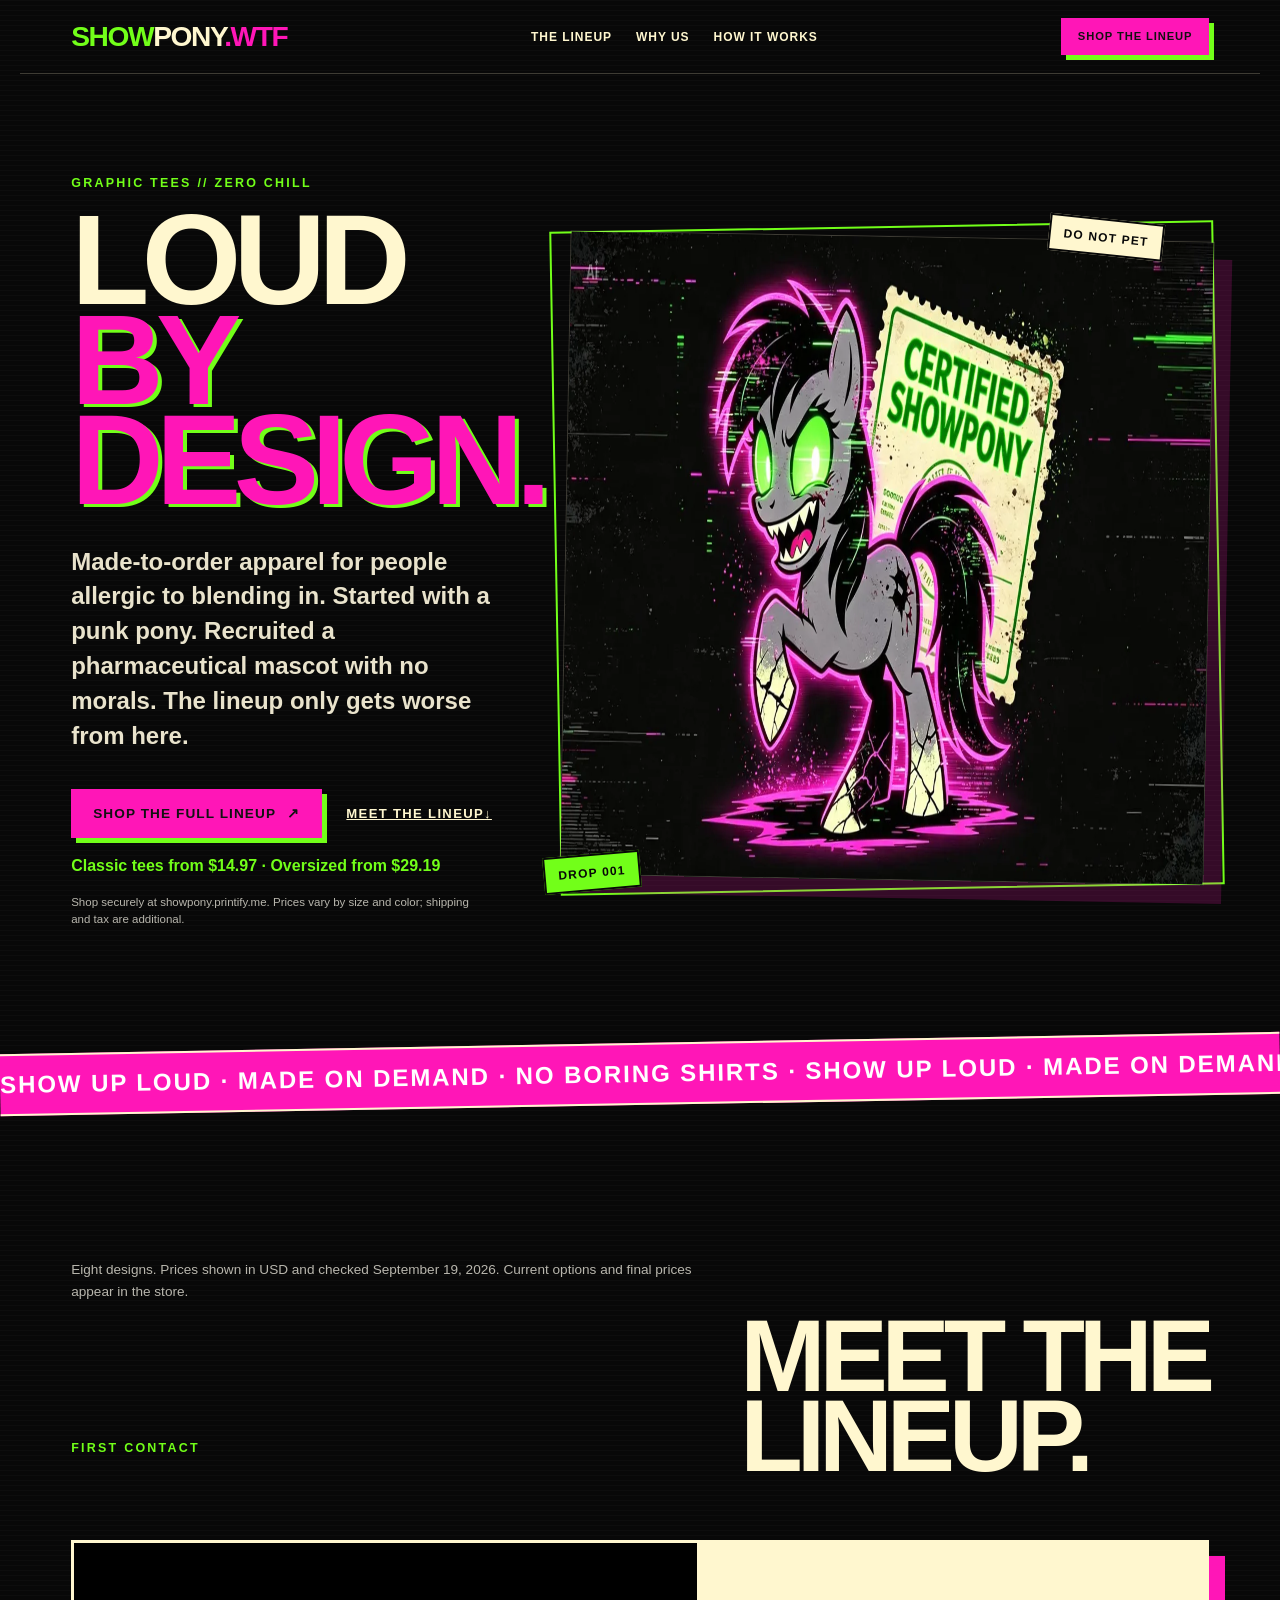
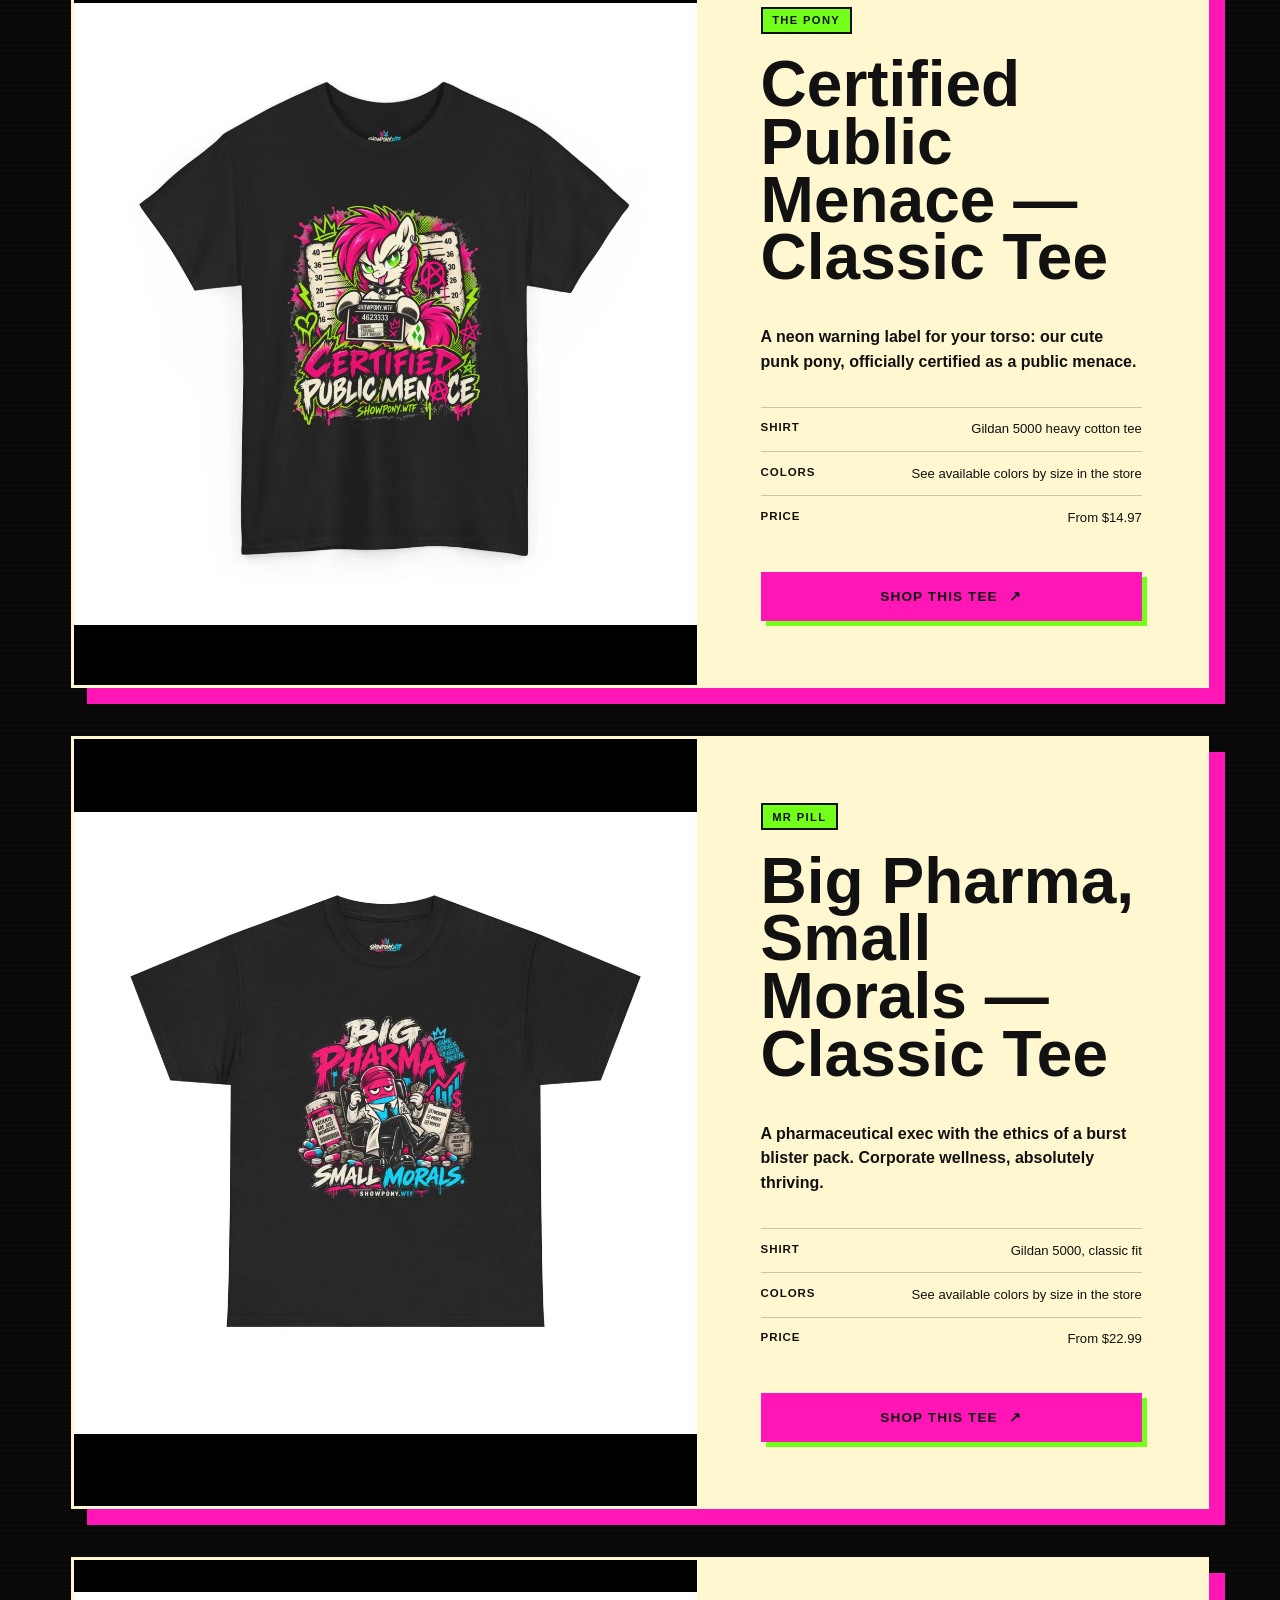
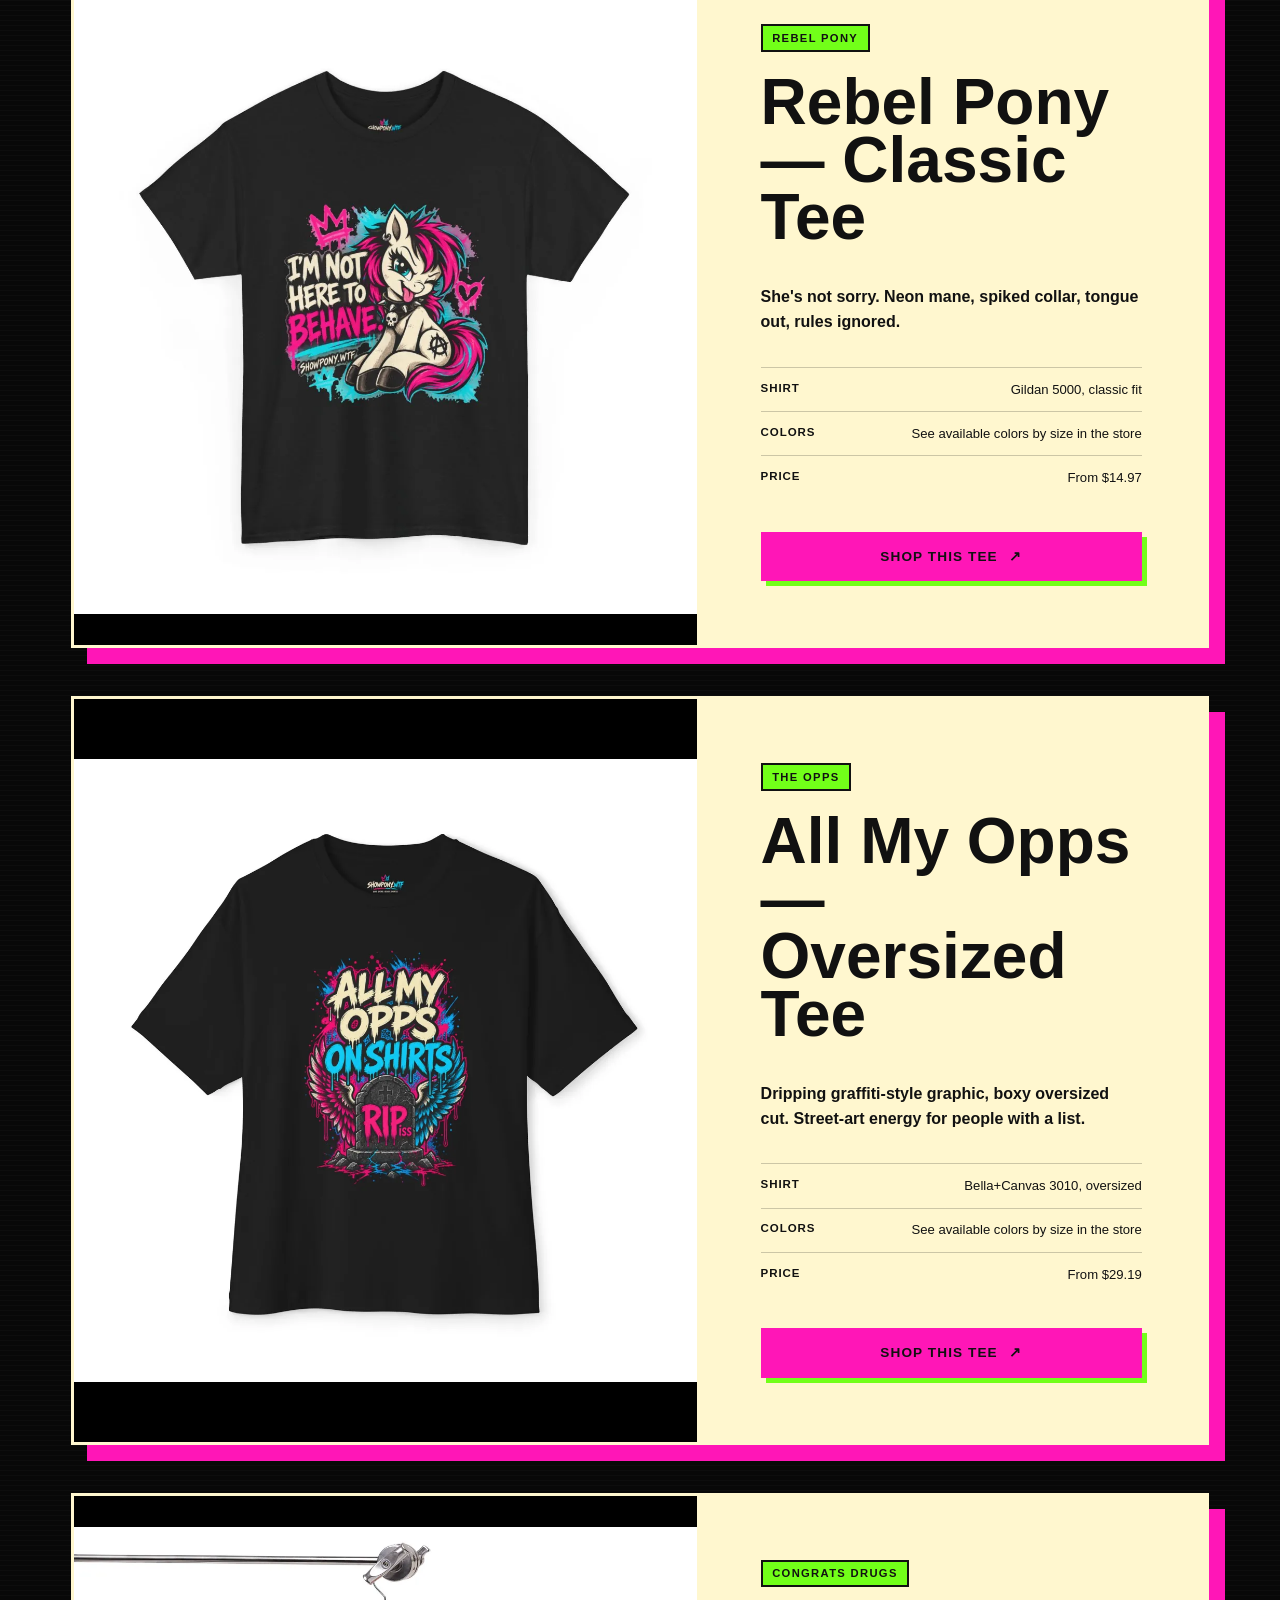
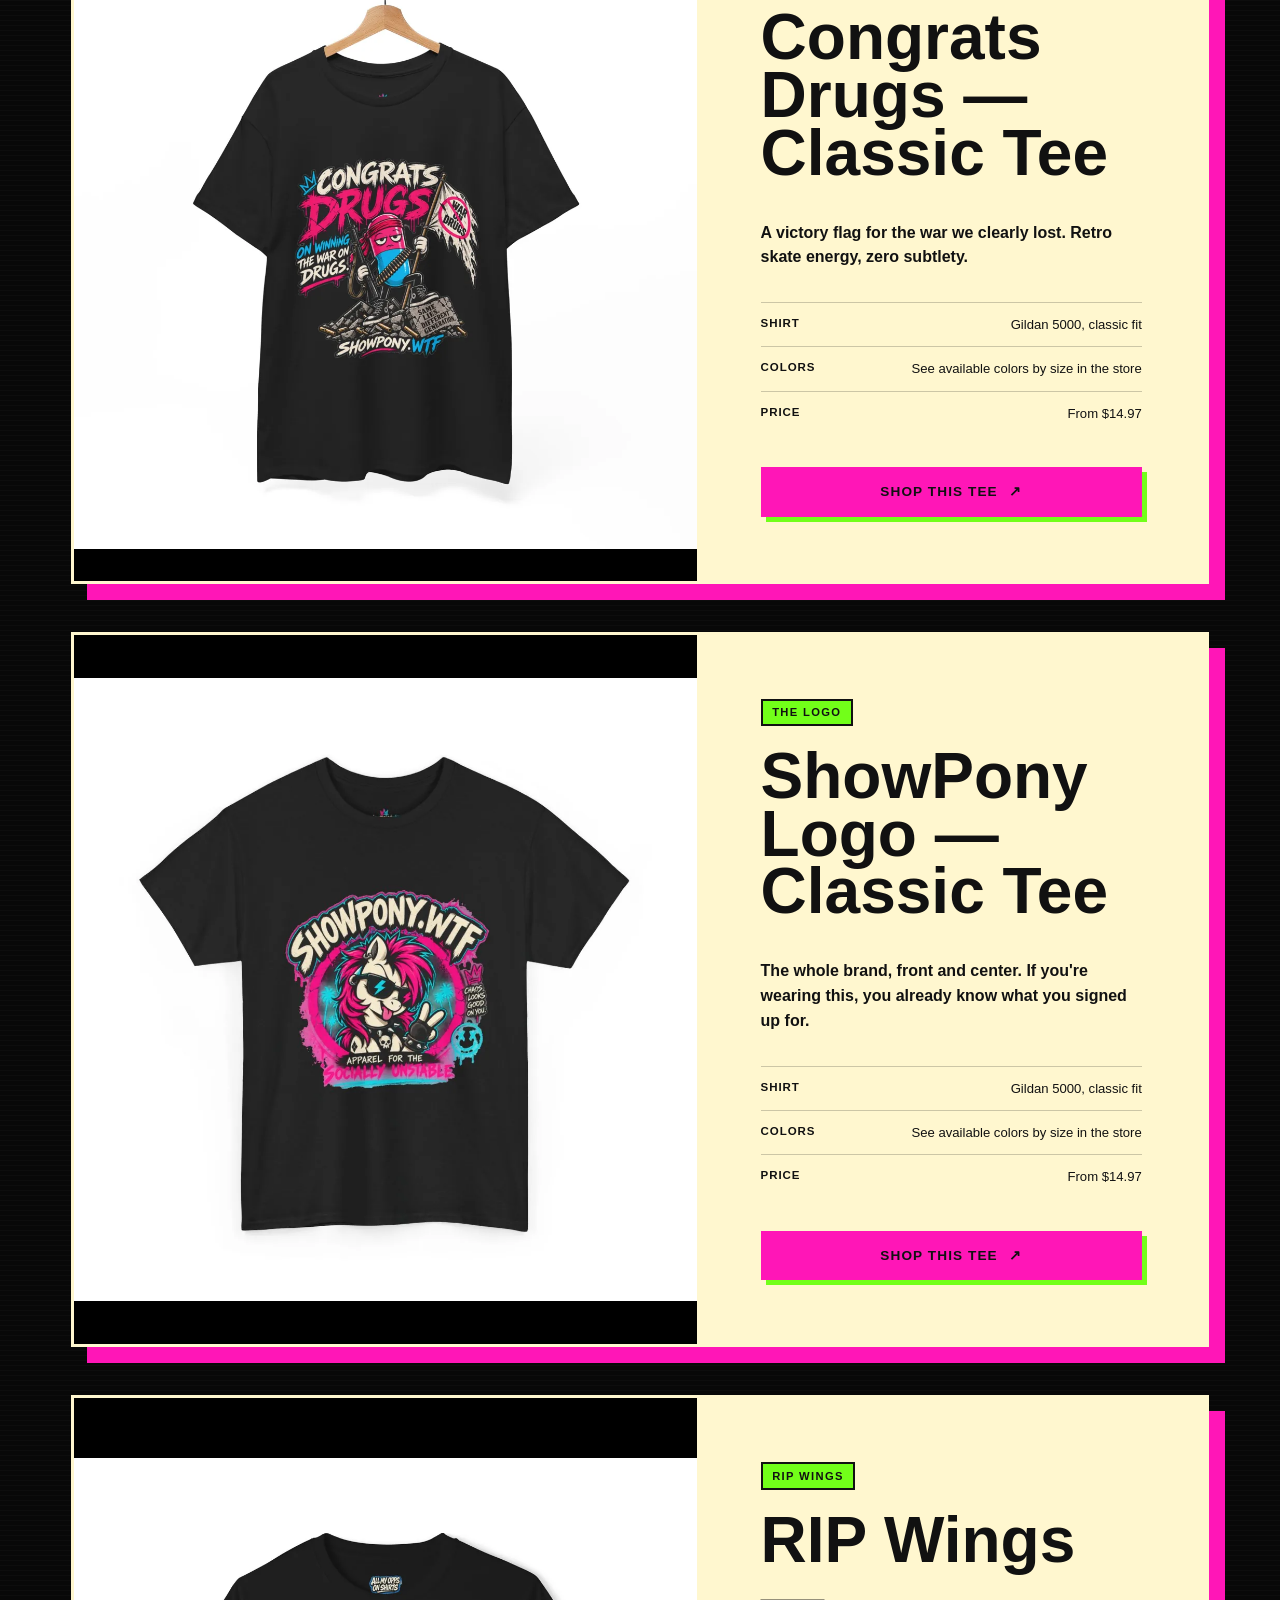
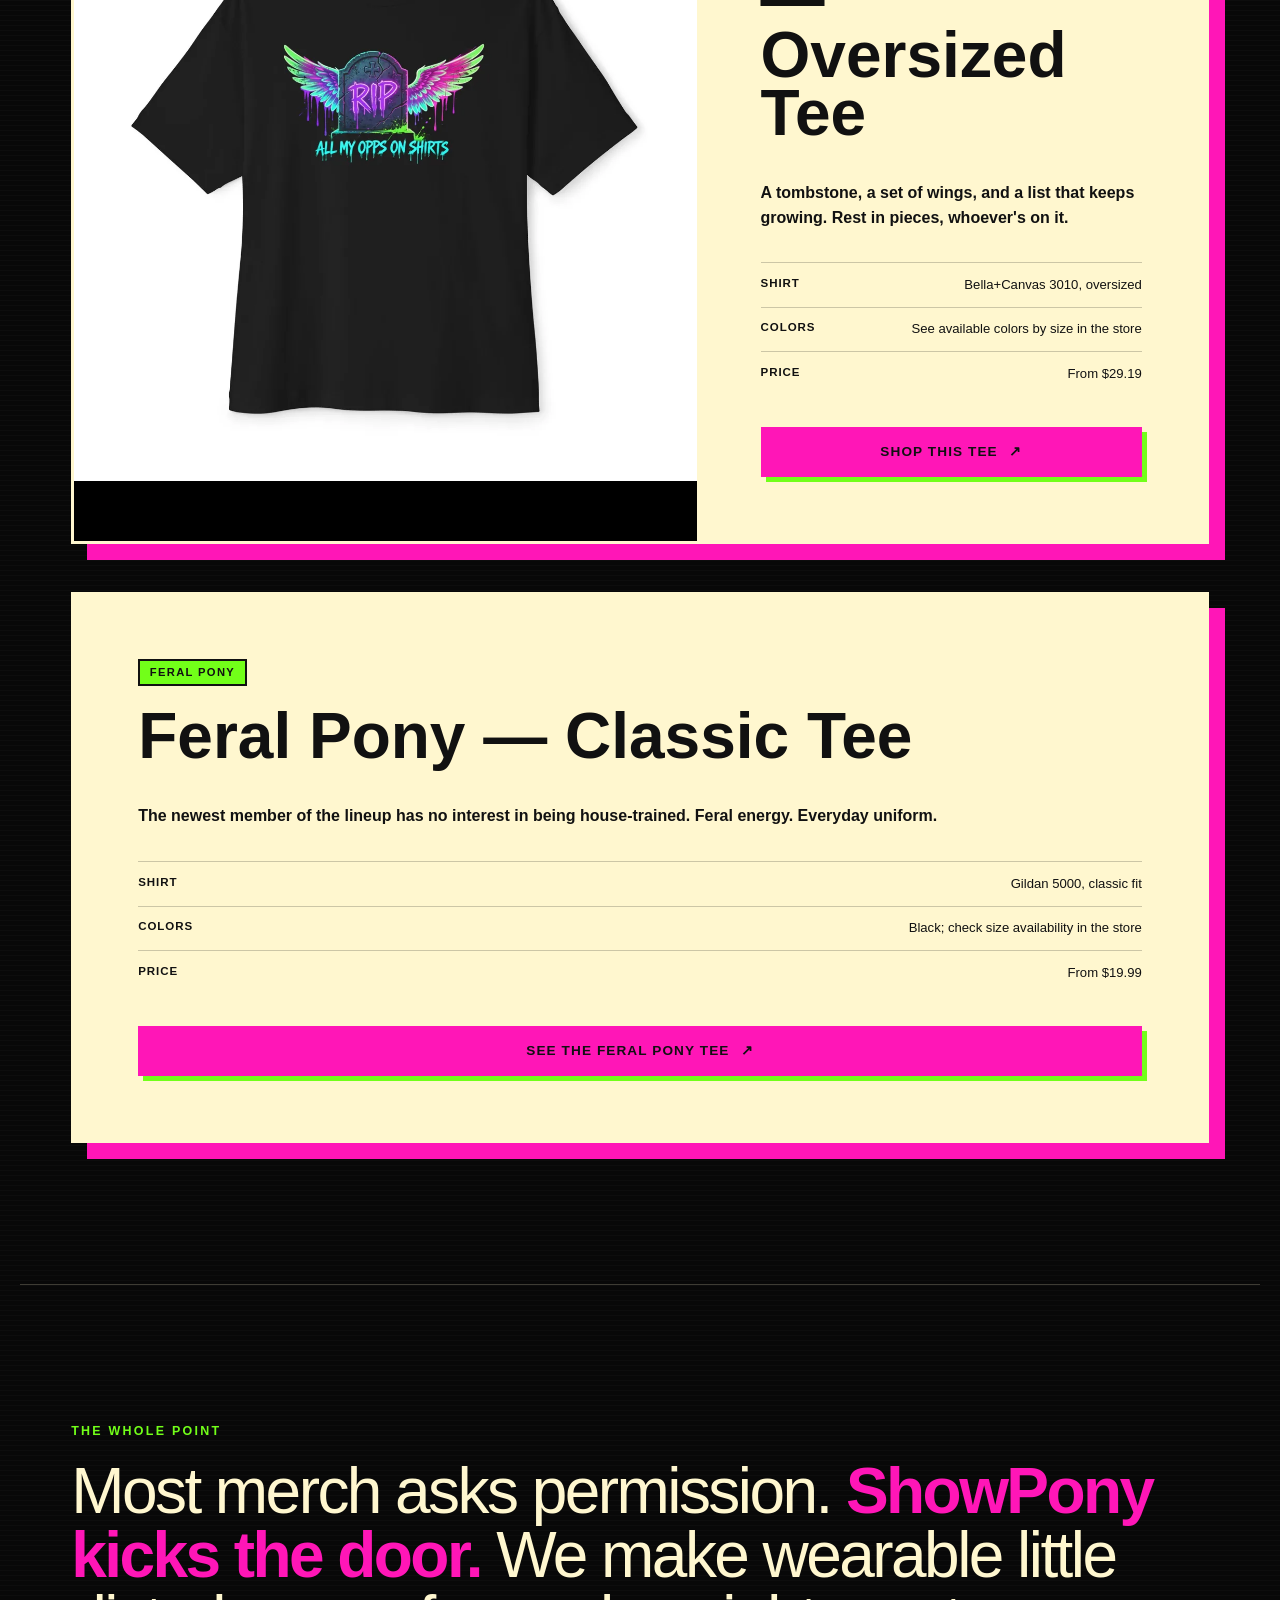
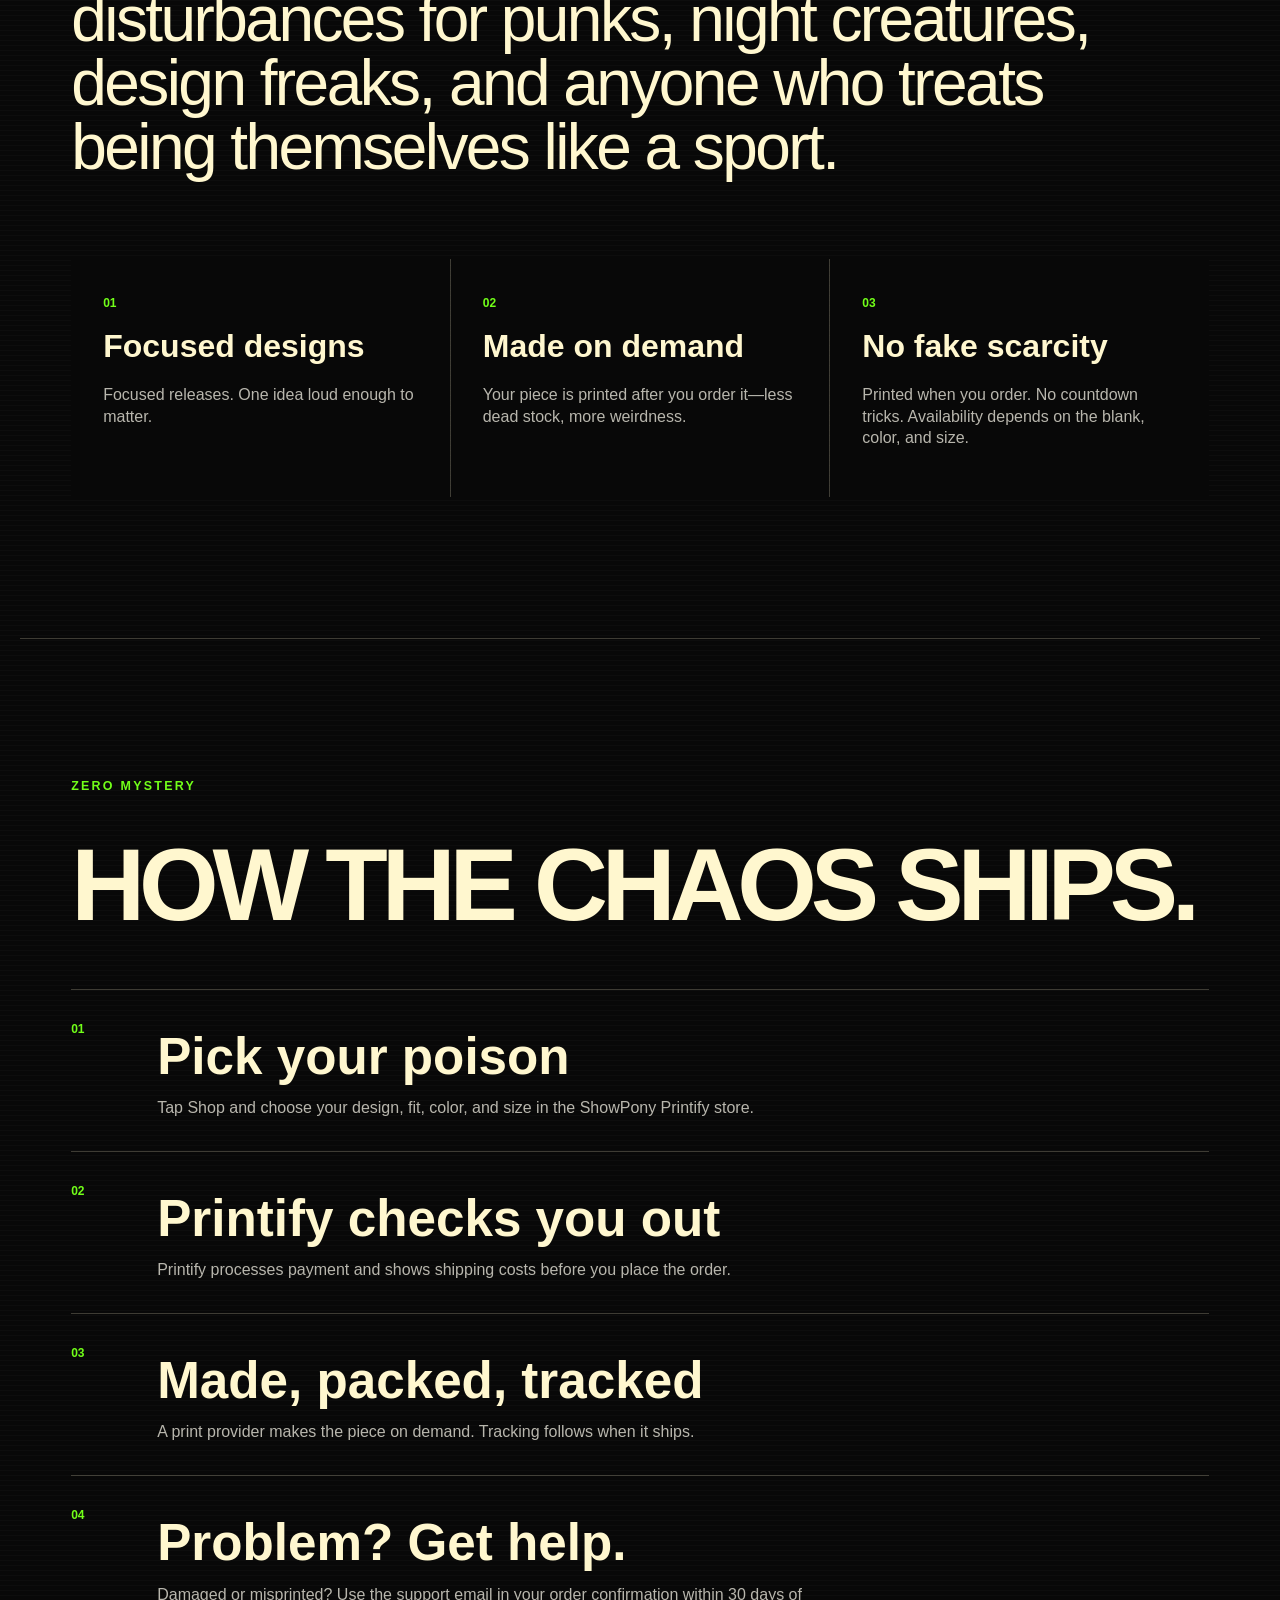
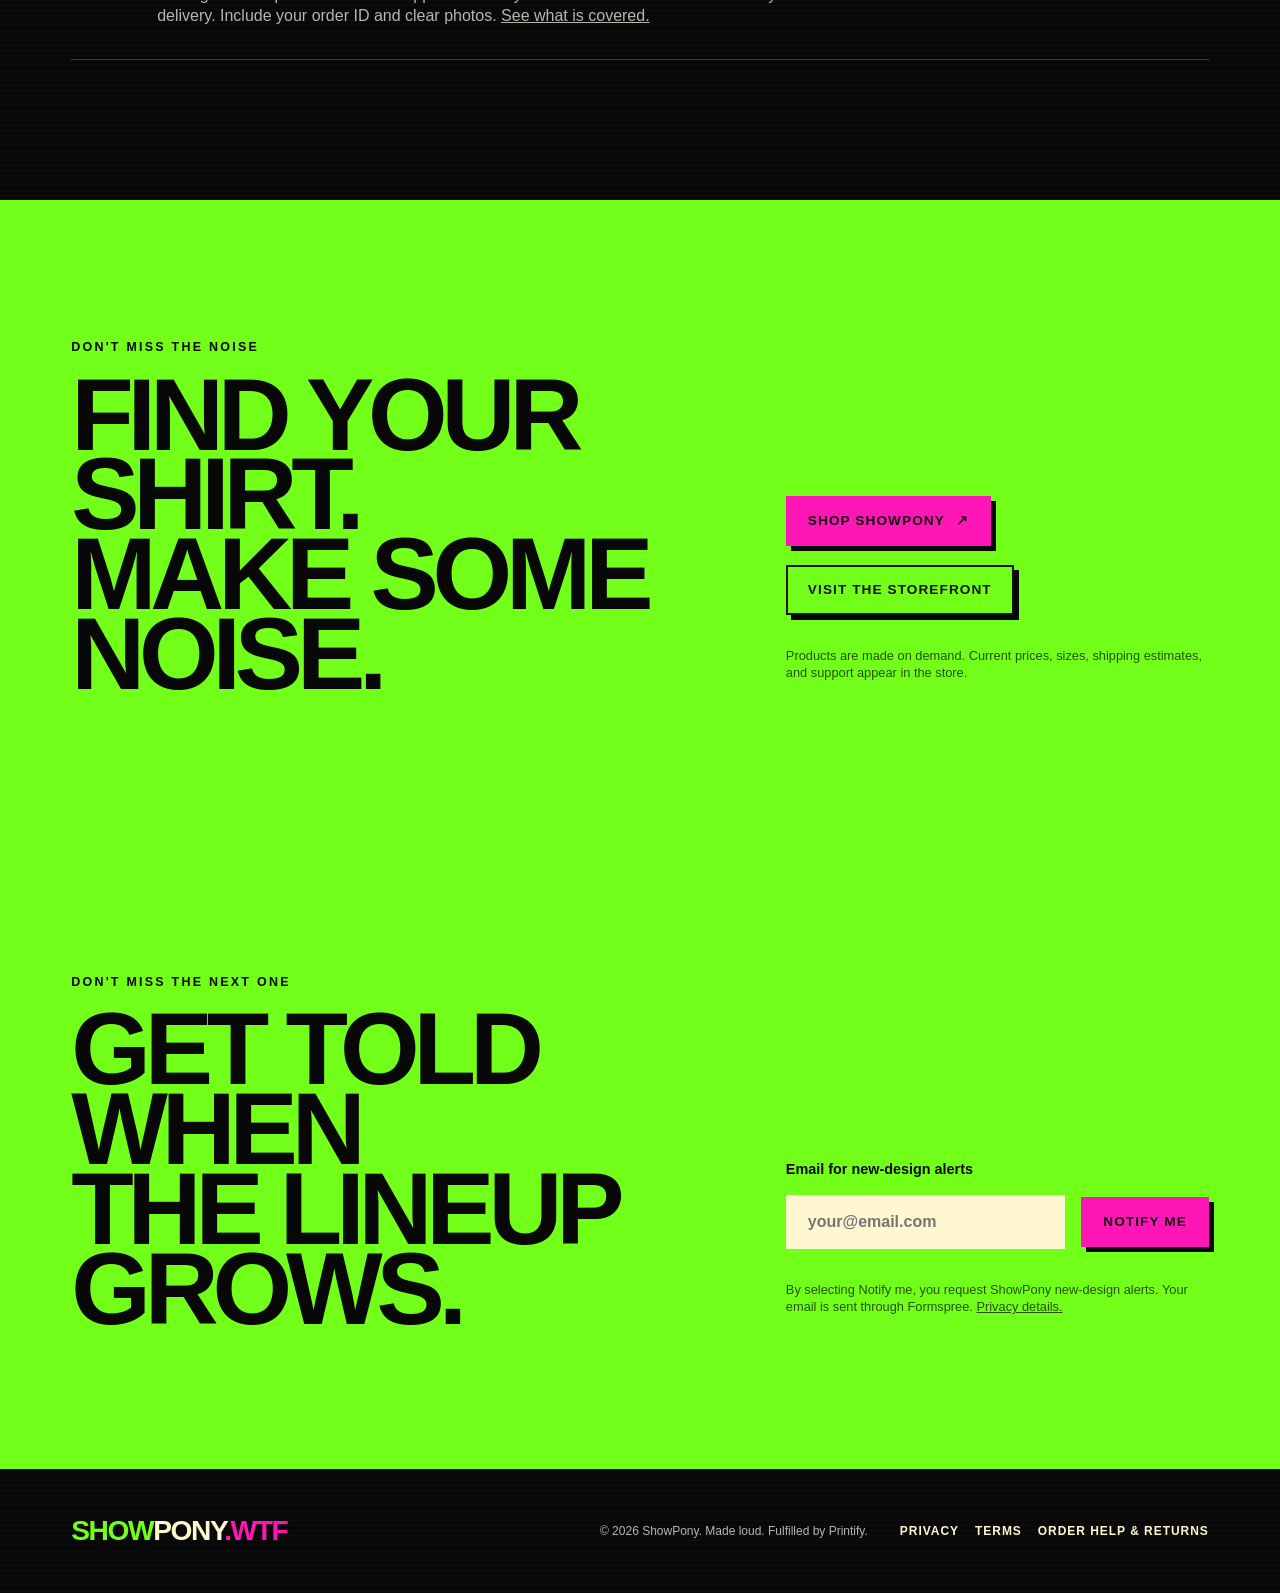
==== commit b7986bea: "Correct ShowPony catalog content, product images, and mobile presentation" ====
--- a/index.html
+++ b/index.html
@@ -4,20 +4,21 @@
 <meta charset="utf-8">
 <meta name="viewport" content="width=device-width, initial-scale=1">
 <meta name="theme-color" content="#090909">
-<meta name="description" content="ShowPony makes loud, limited-run apparel for people allergic to blending in. Seven designs. Zero chill.">
+<meta name="description" content="ShowPony makes loud, made-to-order graphic tees for people allergic to blending in. Classic and oversized fits. Zero chill.">
 <link rel="canonical" href="https://showpony.wtf/">
 <meta property="og:type" content="website">
 <meta property="og:url" content="https://showpony.wtf/">
 <meta property="og:title" content="ShowPony — Loud by design">
-<meta property="og:description" content="Limited-run apparel for people allergic to blending in.">
+<meta property="og:description" content="Made-to-order apparel for people allergic to blending in.">
 <meta property="og:image" content="https://showpony.wtf/assets/showpony-logo-hero.png">
 <meta name="twitter:card" content="summary_large_image">
 <meta name="twitter:title" content="ShowPony — Loud by design">
-<meta name="twitter:description" content="Limited-run apparel for people allergic to blending in.">
+<meta name="twitter:description" content="Made-to-order apparel for people allergic to blending in.">
 <meta name="twitter:image" content="https://showpony.wtf/assets/showpony-logo-hero.png">
 <title>ShowPony — Loud by design</title>
+<link rel="preload" as="image" href="assets/showpony-logo-hero.webp" fetchpriority="high">
 <link rel="icon" href="assets/favicon.svg" type="image/svg+xml">
-<link rel="stylesheet" href="styles.css?v=20260917-1">
+<link rel="stylesheet" href="styles.css?v=20260919-1">
 </head>
 <body>
 <a class="skip" href="#main">Skip to the drop</a>
@@ -38,18 +39,19 @@
 <main id="main">
 <section class="hero" id="top">
 <div class="hero-copy">
-<p class="eyebrow">CERTIFIED UNHINGED // SEVEN DEEP</p>
+<p class="eyebrow">GRAPHIC TEES // ZERO CHILL</p>
 <h1>LOUD<br><span>BY DESIGN.</span></h1>
-<p class="lede">Limited-run apparel for people allergic to blending in. Started with a punk pony. Recruited a pharmaceutical mascot with no morals. The lineup only gets worse from here.</p>
+<p class="lede">Made-to-order apparel for people allergic to blending in. Started with a punk pony. Recruited a pharmaceutical mascot with no morals. The lineup only gets worse from here.</p>
 <div class="hero-actions">
 <a class="button shop-link" href="https://showpony.printify.me/products" target="_blank" rel="noopener">Shop the full lineup <span aria-hidden="true">↗</span></a>
-<a class="text-link" href="#drop">Meet the cast <span aria-hidden="true">↓</span></a>
-</div>
-<p class="micro">Secure checkout, shipping choices, and order tracking are handled through our Printify store.</p>
+<a class="text-link" href="#drop">Meet the lineup <span aria-hidden="true">↓</span></a>
+</div>
+<p class="hero-price">Classic tees from $14.97 · Oversized from $29.19</p>
+<p class="micro">Shop securely at showpony.printify.me. Prices vary by size and color; shipping and tax are additional.</p>
 </div>
 <div class="hero-art">
 <span class="sticker sticker-one" aria-hidden="true">DO NOT PET</span>
-<img src="assets/showpony-logo-hero.png" width="1600" height="1600" alt="SHOWPONY.WTF logo — apparel for the socially unstable" fetchpriority="high">
+<img src="assets/showpony-logo-hero.webp" width="1600" height="1600" alt="SHOWPONY.WTF logo — apparel for the socially unstable" fetchpriority="high">
 <span class="sticker sticker-two" aria-hidden="true">DROP 001</span>
 </div>
 </section>
@@ -57,20 +59,21 @@
 <div class="ticker" aria-hidden="true"><div>SHOW UP LOUD · MADE ON DEMAND · NO BORING SHIRTS · SHOW UP LOUD · MADE ON DEMAND · NO BORING SHIRTS ·</div></div>
 
 <section class="drop section" id="drop">
+<p class="catalog-note">Eight designs. Prices shown in USD and checked September 19, 2026. Current options and final prices appear in the store.</p>
 <div class="section-heading">
 <p class="eyebrow">FIRST CONTACT</p>
 <h2>Meet the<br>lineup.</h2>
 </div>
 
 <article class="product-card">
-<div class="product-image"><img src="assets/showpony-badge.jpg" width="1600" height="900" alt="Certified ShowPony neon brand badge with pony mascot" loading="lazy"></div>
+<div class="product-image"><img src="assets/public-menace-shirt.webp" width="1200" height="1200" alt="Certified Public Menace design on a black tee" loading="lazy"></div>
 <div class="product-copy">
 <span class="pill">THE PONY</span>
-<h3>Certified Public Menace Tee</h3>
+<h3>Certified Public Menace — Classic Tee</h3>
 <p class="product-note">A neon warning label for your torso: our cute punk pony, officially certified as a public menace.</p>
 <dl>
 <div><dt>Shirt</dt><dd>Gildan 5000 heavy cotton tee</dd></div>
-<div><dt>Colors</dt><dd>13 colors</dd></div>
+<div><dt>Colors</dt><dd>See available colors by size in the store</dd></div>
 <div><dt>Price</dt><dd>From $14.97</dd></div>
 </dl>
 <a class="button button-wide shop-link" href="https://showpony.printify.me/product/31582048" target="_blank" rel="noopener">Shop this tee <span aria-hidden="true">↗</span></a>
@@ -78,29 +81,29 @@
 </article>
 
 <article class="product-card">
-<div class="product-image"><img src="assets/showpony-mr-pill-bigpharma.jpg" width="1200" height="1200" alt="Pink and cyan pill character suited up in corporate attire, labeled Big Pharma, Small Morals" loading="lazy"></div>
+<div class="product-image"><img src="assets/big-pharma-shirt.webp" width="1200" height="1200" alt="Big Pharma, Small Morals design on a black tee" loading="lazy"></div>
 <div class="product-copy">
 <span class="pill">MR PILL</span>
-<h3>Big Pharma, Small Morals Tee</h3>
+<h3>Big Pharma, Small Morals — Classic Tee</h3>
 <p class="product-note">A pharmaceutical exec with the ethics of a burst blister pack. Corporate wellness, absolutely thriving.</p>
 <dl>
 <div><dt>Shirt</dt><dd>Gildan 5000, classic fit</dd></div>
-<div><dt>Colors</dt><dd>2 colors</dd></div>
-<div><dt>Price</dt><dd>From $14.97</dd></div>
+<div><dt>Colors</dt><dd>See available colors by size in the store</dd></div>
+<div><dt>Price</dt><dd>From $22.99</dd></div>
 </dl>
 <a class="button button-wide shop-link" href="https://showpony.printify.me/product/31884855" target="_blank" rel="noopener">Shop this tee <span aria-hidden="true">↗</span></a>
 </div>
 </article>
 
 <article class="product-card">
-<div class="product-image"><img src="assets/showpony-rebel-pony-tee.jpg" width="1200" height="1200" alt="Punk cartoon pony with pink and blue mane, tongue out, wearing a spiked collar — I'm Not Here to Behave graphic tee" loading="lazy"></div>
+<div class="product-image"><img src="assets/rebel-pony-shirt.webp" width="1200" height="1200" alt="Rebel Pony design on a black tee" loading="lazy"></div>
 <div class="product-copy">
 <span class="pill">REBEL PONY</span>
-<h3>"I'm Not Here to Behave" Tee</h3>
+<h3>Rebel Pony — Classic Tee</h3>
 <p class="product-note">She's not sorry. Neon mane, spiked collar, tongue out, rules ignored.</p>
 <dl>
-<div><dt>Shirt</dt><dd>Gildan 5000, midweight cotton</dd></div>
-<div><dt>Colors</dt><dd>Black</dd></div>
+<div><dt>Shirt</dt><dd>Gildan 5000, classic fit</dd></div>
+<div><dt>Colors</dt><dd>See available colors by size in the store</dd></div>
 <div><dt>Price</dt><dd>From $14.97</dd></div>
 </dl>
 <a class="button button-wide shop-link" href="https://showpony.printify.me/product/32042566" target="_blank" rel="noopener">Shop this tee <span aria-hidden="true">↗</span></a>
@@ -108,29 +111,29 @@
 </article>
 
 <article class="product-card">
-<div class="product-image"><img src="assets/showpony-all-my-opps-tee.jpg" width="1200" height="1200" alt="Graffiti-style graphic with All My Opps text, dripping letters" loading="lazy"></div>
+<div class="product-image"><img src="assets/all-my-opps-shirt.webp" width="1200" height="1200" alt="All My Opps design on a black oversized tee" loading="lazy"></div>
 <div class="product-copy">
 <span class="pill">THE OPPS</span>
-<h3>"All My Opps" Oversized Tee</h3>
+<h3>All My Opps — Oversized Tee</h3>
 <p class="product-note">Dripping graffiti-style graphic, boxy oversized cut. Street-art energy for people with a list.</p>
 <dl>
 <div><dt>Shirt</dt><dd>Bella+Canvas 3010, oversized</dd></div>
-<div><dt>Colors</dt><dd>Black</dd></div>
-<div><dt>Price</dt><dd>From $27.93</dd></div>
+<div><dt>Colors</dt><dd>See available colors by size in the store</dd></div>
+<div><dt>Price</dt><dd>From $29.19</dd></div>
 </dl>
 <a class="button button-wide shop-link" href="https://showpony.printify.me/product/31884344" target="_blank" rel="noopener">Shop this tee <span aria-hidden="true">↗</span></a>
 </div>
 </article>
 
 <article class="product-card">
-<div class="product-image"><img src="assets/showpony-congrats-drugs.jpg" width="1200" height="1200" alt="Cartoon pill character holding a flag reading Congrats Drugs, on winning the war on drugs" loading="lazy"></div>
+<div class="product-image"><img src="assets/congrats-drugs-shirt.webp" width="1200" height="1200" alt="Congrats Drugs design on a black tee" loading="lazy"></div>
 <div class="product-copy">
 <span class="pill">CONGRATS DRUGS</span>
-<h3>"Congrats Drugs" Retro Skate Tee</h3>
+<h3>Congrats Drugs — Classic Tee</h3>
 <p class="product-note">A victory flag for the war we clearly lost. Retro skate energy, zero subtlety.</p>
 <dl>
 <div><dt>Shirt</dt><dd>Gildan 5000, classic fit</dd></div>
-<div><dt>Colors</dt><dd>12 colors</dd></div>
+<div><dt>Colors</dt><dd>See available colors by size in the store</dd></div>
 <div><dt>Price</dt><dd>From $14.97</dd></div>
 </dl>
 <a class="button button-wide shop-link" href="https://showpony.printify.me/product/31885323" target="_blank" rel="noopener">Shop this tee <span aria-hidden="true">↗</span></a>
@@ -138,14 +141,14 @@
 </article>
 
 <article class="product-card">
-<div class="product-image"><img src="assets/showpony-logo-tee.jpg" width="1200" height="1200" alt="SHOWPONY.WTF logo graphic tee with punk pony mascot, apparel for the socially unstable" loading="lazy"></div>
+<div class="product-image"><img src="assets/showpony-logo-shirt.webp" width="1200" height="1200" alt="ShowPony logo design on a black tee" loading="lazy"></div>
 <div class="product-copy">
 <span class="pill">THE LOGO</span>
-<h3>ShowPony.WTF Graphic Tee</h3>
+<h3>ShowPony Logo — Classic Tee</h3>
 <p class="product-note">The whole brand, front and center. If you're wearing this, you already know what you signed up for.</p>
 <dl>
 <div><dt>Shirt</dt><dd>Gildan 5000, classic fit</dd></div>
-<div><dt>Colors</dt><dd>13 colors</dd></div>
+<div><dt>Colors</dt><dd>See available colors by size in the store</dd></div>
 <div><dt>Price</dt><dd>From $14.97</dd></div>
 </dl>
 <a class="button button-wide shop-link" href="https://showpony.printify.me/product/32042751" target="_blank" rel="noopener">Shop this tee <span aria-hidden="true">↗</span></a>
@@ -153,43 +156,52 @@
 </article>
 
 <article class="product-card">
-<div class="product-image"><img src="assets/showpony-rip-wings.jpg" width="1200" height="1200" alt="Tombstone with neon wings reading RIP, All My Opps on Shirts, oversized streetwear graphic" loading="lazy"></div>
+<div class="product-image"><img src="assets/rip-wings-shirt.webp" width="1200" height="1200" alt="RIP Wings design on a black oversized tee" loading="lazy"></div>
 <div class="product-copy">
 <span class="pill">RIP WINGS</span>
-<h3>"All My Opps on Shirts" Oversized Tee</h3>
+<h3>RIP Wings — Oversized Tee</h3>
 <p class="product-note">A tombstone, a set of wings, and a list that keeps growing. Rest in pieces, whoever's on it.</p>
 <dl>
 <div><dt>Shirt</dt><dd>Bella+Canvas 3010, oversized</dd></div>
-<div><dt>Colors</dt><dd>Black</dd></div>
-<div><dt>Price</dt><dd>From $27.93</dd></div>
+<div><dt>Colors</dt><dd>See available colors by size in the store</dd></div>
+<div><dt>Price</dt><dd>From $29.19</dd></div>
 </dl>
 <a class="button button-wide shop-link" href="https://showpony.printify.me/product/31632917" target="_blank" rel="noopener">Shop this tee <span aria-hidden="true">↗</span></a>
 </div>
 </article>
+
+<article class="product-card product-card-text">
+<div class="product-copy">
+<span class="pill">FERAL PONY</span>
+<h3>Feral Pony — Classic Tee</h3>
+<p class="product-note">The newest member of the lineup has no interest in being house-trained. Feral energy. Everyday uniform.</p>
+<dl><div><dt>Shirt</dt><dd>Gildan 5000, classic fit</dd></div><div><dt>Colors</dt><dd>Black; check size availability in the store</dd></div><div><dt>Price</dt><dd>From $19.99</dd></div></dl>
+<a class="button button-wide shop-link" href="https://showpony.printify.me/product/32158500" target="_blank" rel="noopener">See the Feral Pony tee <span aria-hidden="true">↗</span></a>
+</div></article>
 </section>
 
 <section class="manifesto section" id="story">
 <p class="eyebrow">THE WHOLE POINT</p>
 <p class="manifesto-copy">Most merch asks permission. <strong>ShowPony kicks the door.</strong> We make wearable little disturbances for punks, night creatures, design freaks, and anyone who treats being themselves like a sport.</p>
 <div class="values">
-<article><span>01</span><h3>Small drops</h3><p>Focused releases. One idea loud enough to matter.</p></article>
+<article><span>01</span><h3>Focused designs</h3><p>Focused releases. One idea loud enough to matter.</p></article>
 <article><span>02</span><h3>Made on demand</h3><p>Your piece is printed after you order it—less dead stock, more weirdness.</p></article>
-<article><span>03</span><h3>No fake scarcity</h3><p>If a run ends, we'll say why. If it comes back, we'll say that too.</p></article>
+<article><span>03</span><h3>No fake scarcity</h3><p>Printed when you order. No countdown tricks. Availability depends on the blank, color, and size.</p></article>
 </div>
 </section>
 
 <section class="how section" id="how">
 <div class="section-heading"><p class="eyebrow">ZERO MYSTERY</p><h2>How the chaos ships.</h2></div>
 <ol class="steps">
-<li><span>01</span><div><h3>Pick your poison</h3><p>Tap Shop and choose your character, product, color, and size in the ShowPony Printify store.</p></div></li>
+<li><span>01</span><div><h3>Pick your poison</h3><p>Tap Shop and choose your design, fit, color, and size in the ShowPony Printify store.</p></div></li>
 <li><span>02</span><div><h3>Printify checks you out</h3><p>Printify processes payment and shows shipping costs before you place the order.</p></div></li>
 <li><span>03</span><div><h3>Made, packed, tracked</h3><p>A print provider makes the piece on demand. Tracking follows when it ships.</p></div></li>
-<li><span>04</span><div><h3>Problem? Get help.</h3><p>Printify handles Pop-Up Store order support under its posted policies.</p></div></li>
+<li><span>04</span><div><h3>Problem? Get help.</h3><p>Damaged or misprinted? Use the support email in your order confirmation within 30 days of delivery. Include your order ID and clear photos. <a href="returns.html">See what is covered.</a></p></div></li>
 </ol>
 </section>
 
 <section class="cta section" id="shop">
-<div><p class="eyebrow">DON'T MISS THE NOISE</p><h2>Get in before<br>the whole cast bolts.</h2></div>
+<div><p class="eyebrow">DON'T MISS THE NOISE</p><h2>Find your shirt.<br>Make some noise.</h2></div>
 <div class="cta-actions">
 <a class="button shop-link" href="https://showpony.printify.me/products" target="_blank" rel="noopener">Shop ShowPony <span aria-hidden="true">↗</span></a>
 <a class="button button-ghost" href="https://showpony.printify.me/" target="_blank" rel="noopener">Visit the storefront</a>
@@ -198,19 +210,20 @@
 </section>
 </main>
 <section class="cta section" id="notify">
-<div><p class="eyebrow">DON'T MISS THE NEXT ONE</p><h2>Get told when<br>the cast grows.</h2></div>
+<div><p class="eyebrow">DON'T MISS THE NEXT ONE</p><h2>Get told when<br>the lineup grows.</h2></div>
 <div class="cta-actions">
 <form action="https://formspree.io/f/xrpbgkkz" method="POST" style="display:flex;gap:1rem;flex-wrap:wrap;align-items:center">
-<input type="email" name="email" placeholder="your@email.com" required style="flex:1;min-width:220px;padding:1rem 1.25rem;background:var(--cream);color:var(--ink);border:2px solid var(--cream);font:700 1rem Arial,sans-serif">
+<label class="signup-label" for="signup-email">Email for new-design alerts</label>
+<input id="signup-email" autocomplete="email" aria-describedby="signup-note" type="email" name="email" placeholder="your@email.com" required style="flex:1;min-width:220px;padding:1rem 1.25rem;background:var(--cream);color:var(--ink);border:2px solid var(--cream);font:700 1rem Arial,sans-serif">
 <button type="submit" class="button">Notify me</button>
 </form>
-<p>No spam. Just a heads-up when a new design drops.</p>
+<p id="signup-note">By selecting Notify me, you request ShowPony new-design alerts. Your email is sent through Formspree. <a href="privacy.html">Privacy details.</a></p>
 </div>
 </section>
 <footer>
 <a class="wordmark" href="#top"><span>SHOW</span>PONY<span class="dot">.WTF</span></a>
 <p>© <span id="year">2026</span> ShowPony. Made loud. Fulfilled by Printify.</p>
-<div><a href="privacy.html">Privacy</a><a href="terms.html">Terms</a><a href="returns.html">Returns</a></div>
+<div><a href="privacy.html">Privacy</a><a href="terms.html">Terms</a><a href="returns.html">Order help &amp; returns</a></div>
 </footer>
 
 <script src="script.js"></script>
--- a/styles.css
+++ b/styles.css
@@ -10,3 +10,7 @@
 .text-link,footer div a{display:inline-flex;align-items:center;min-height:44px}
 .ticker{width:100%;margin-left:0}
 @media(max-width:850px){.site-header{gap:.75rem}.site-header .button-small{display:inline-flex;min-height:44px;padding:.65rem .75rem;box-shadow:3px 3px 0 var(--lime)}.shop-label-desktop{display:none}.shop-label-mobile{display:inline}}
+
+/* September 2026 catalog and signup fixes */
+.hero-price{font:700 1rem/1.5 Arial,sans-serif;color:var(--lime)}.catalog-note{font:400 .85rem/1.6 Arial,sans-serif;color:var(--muted);max-width:650px}.product-card+.product-card{margin-top:3rem}.product-card-text{grid-template-columns:1fr}.signup-label{flex-basis:100%;font:700 .9rem/1.4 Arial,sans-serif}.cta form{width:100%}.cta input{max-width:100%;min-width:0!important;width:100%}.cta .button-ghost{color:var(--ink);border-color:var(--ink)}.product-card .button,.hero .button,.site-header .button,.cta .button:not(.button-ghost){color:var(--ink)}.hero-art img{aspect-ratio:1}.product-image img{object-fit:contain}a:focus-visible,button:focus-visible,input:focus-visible{outline:3px solid var(--lime);outline-offset:4px}.cta a:focus-visible,.cta button:focus-visible,.cta input:focus-visible{outline-color:var(--ink)}
+@media(max-width:850px){.hero-art{order:0}.hero{padding-top:2.5rem}.hero h1{font-size:clamp(3.5rem,17vw,7rem)}.lede{margin:1.4rem 0}}
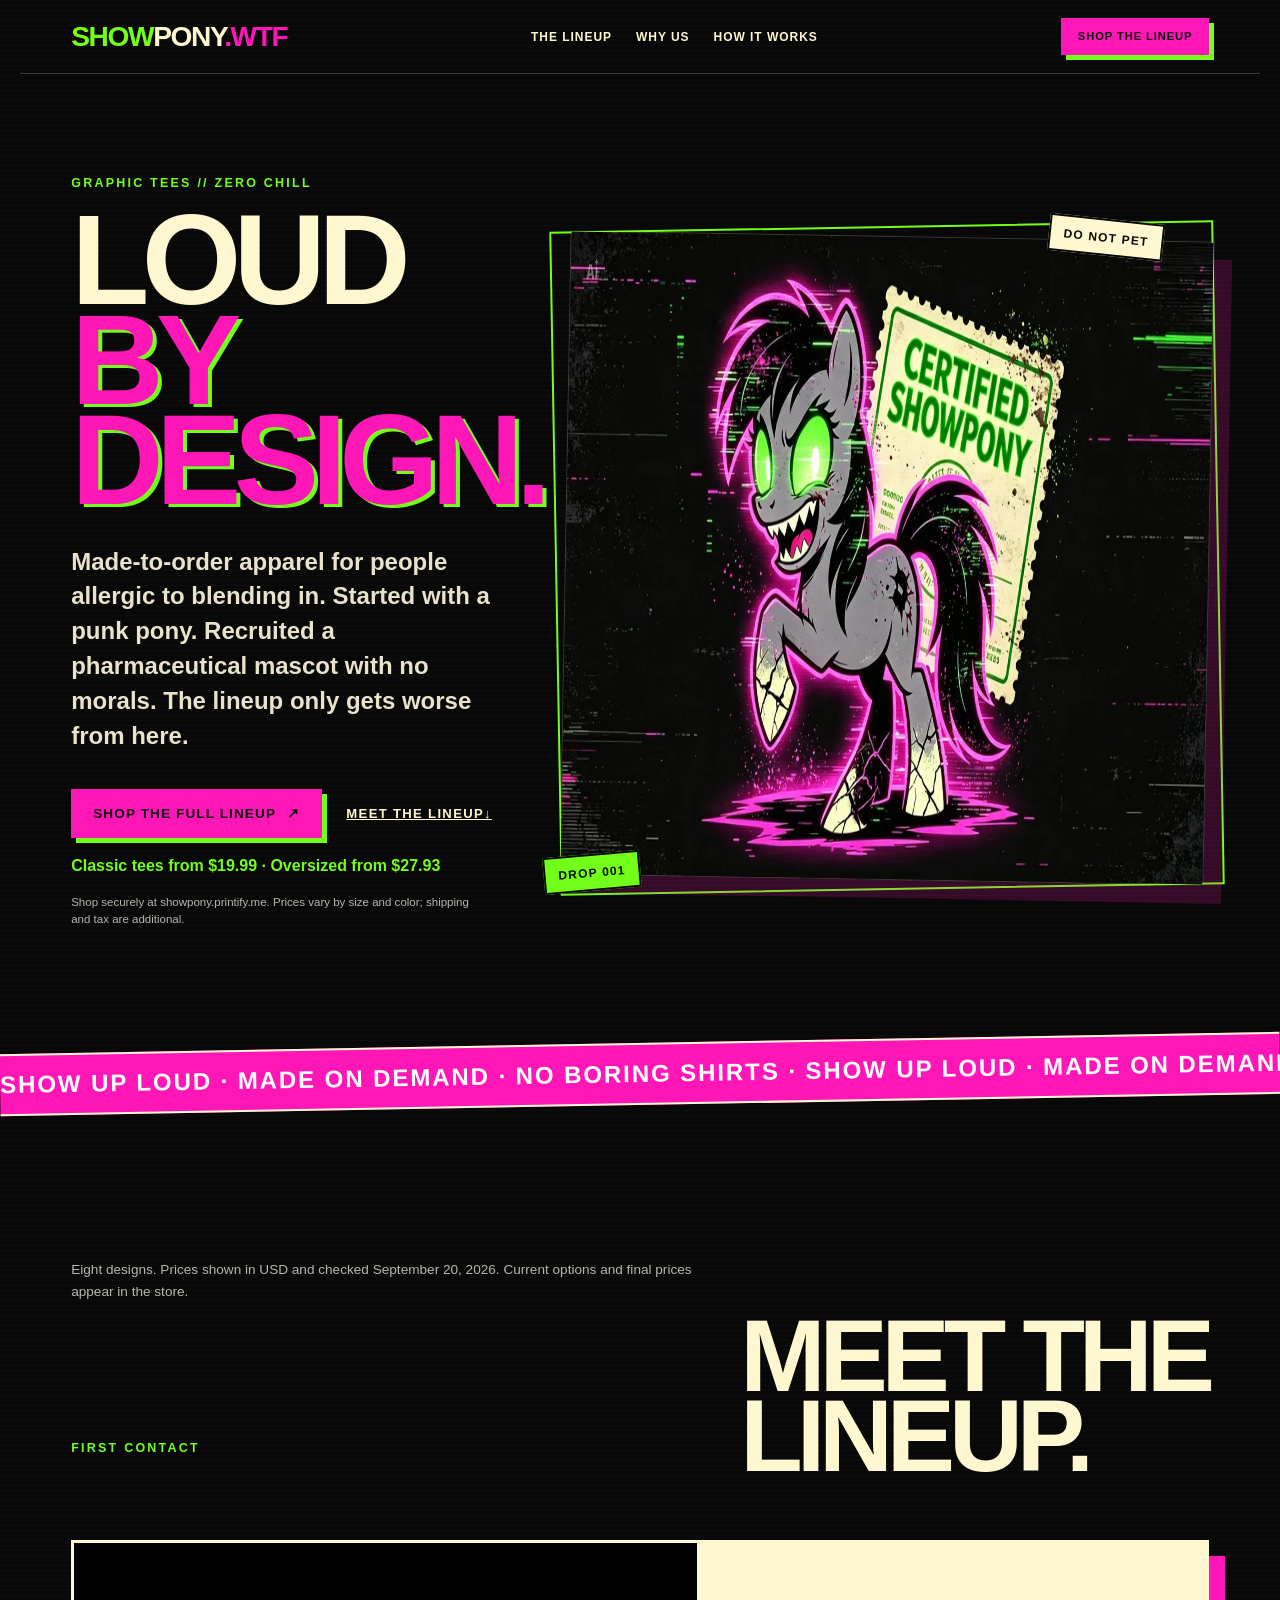
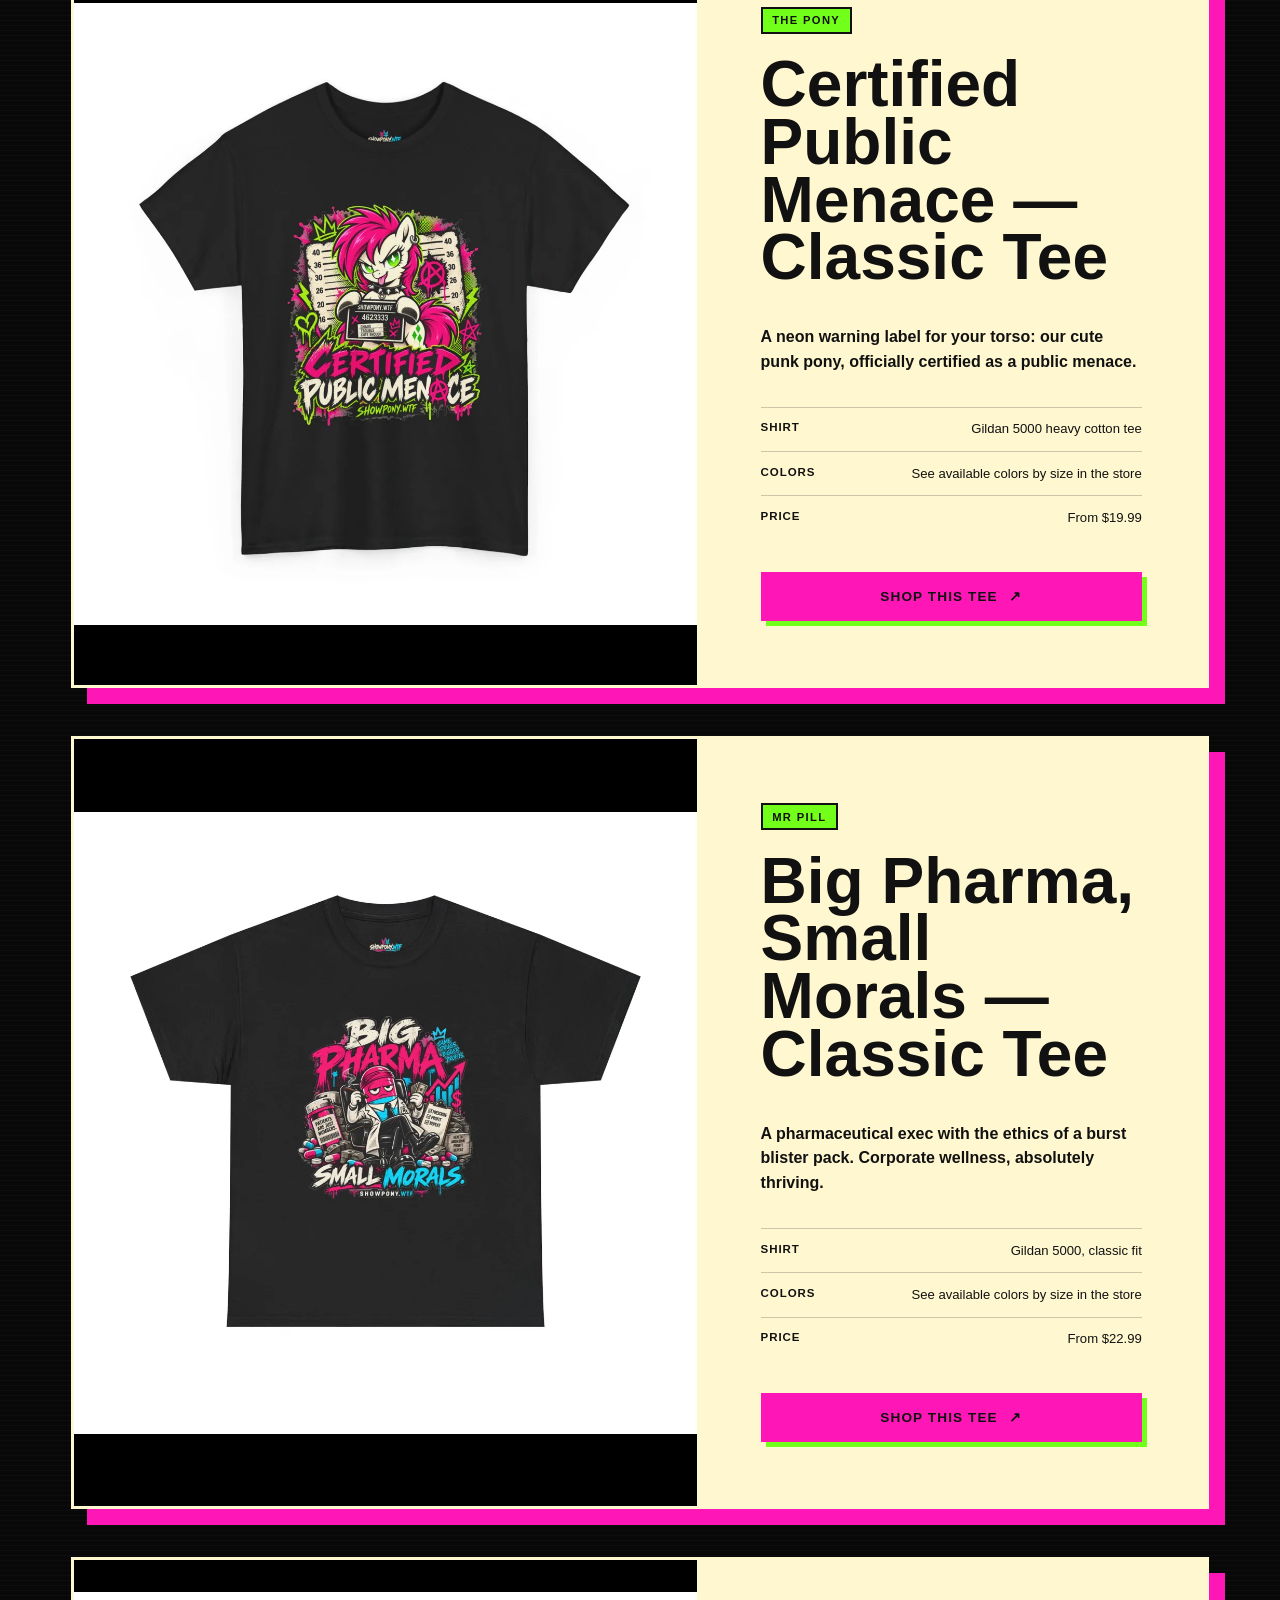
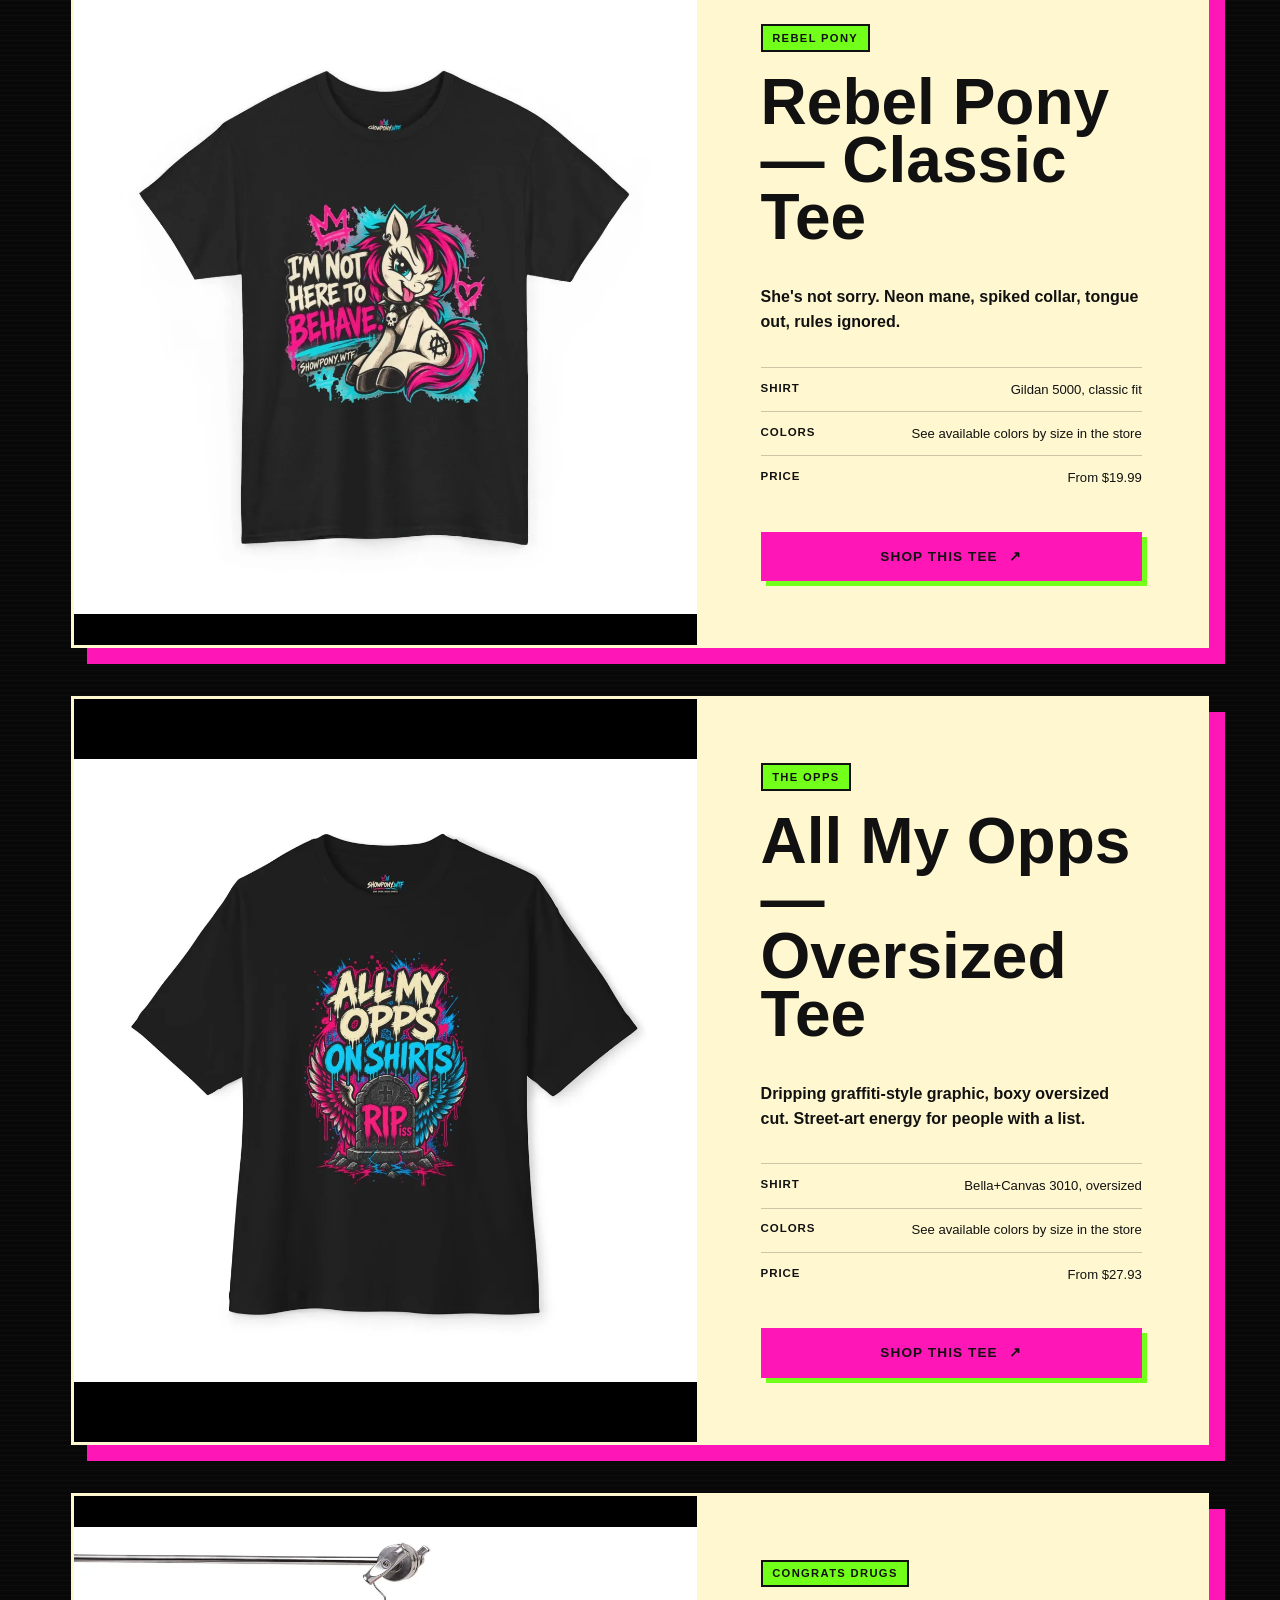
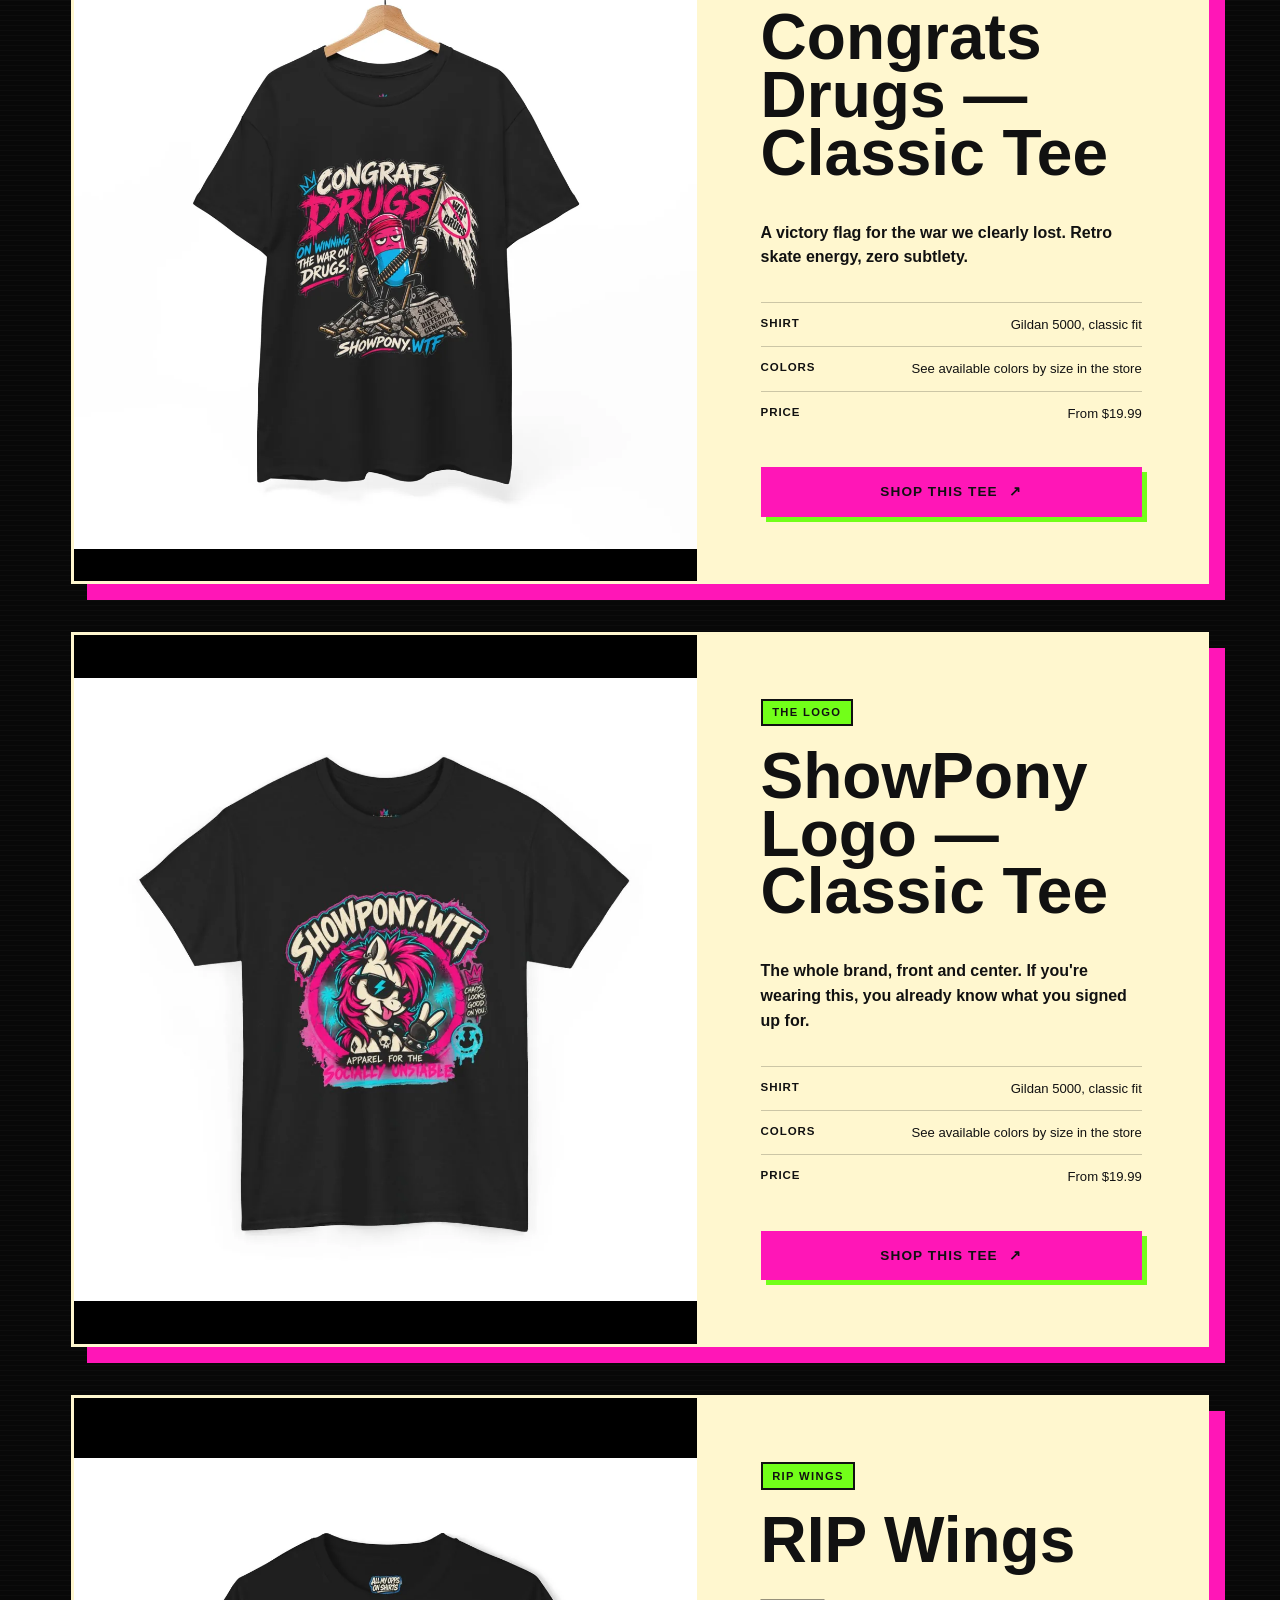
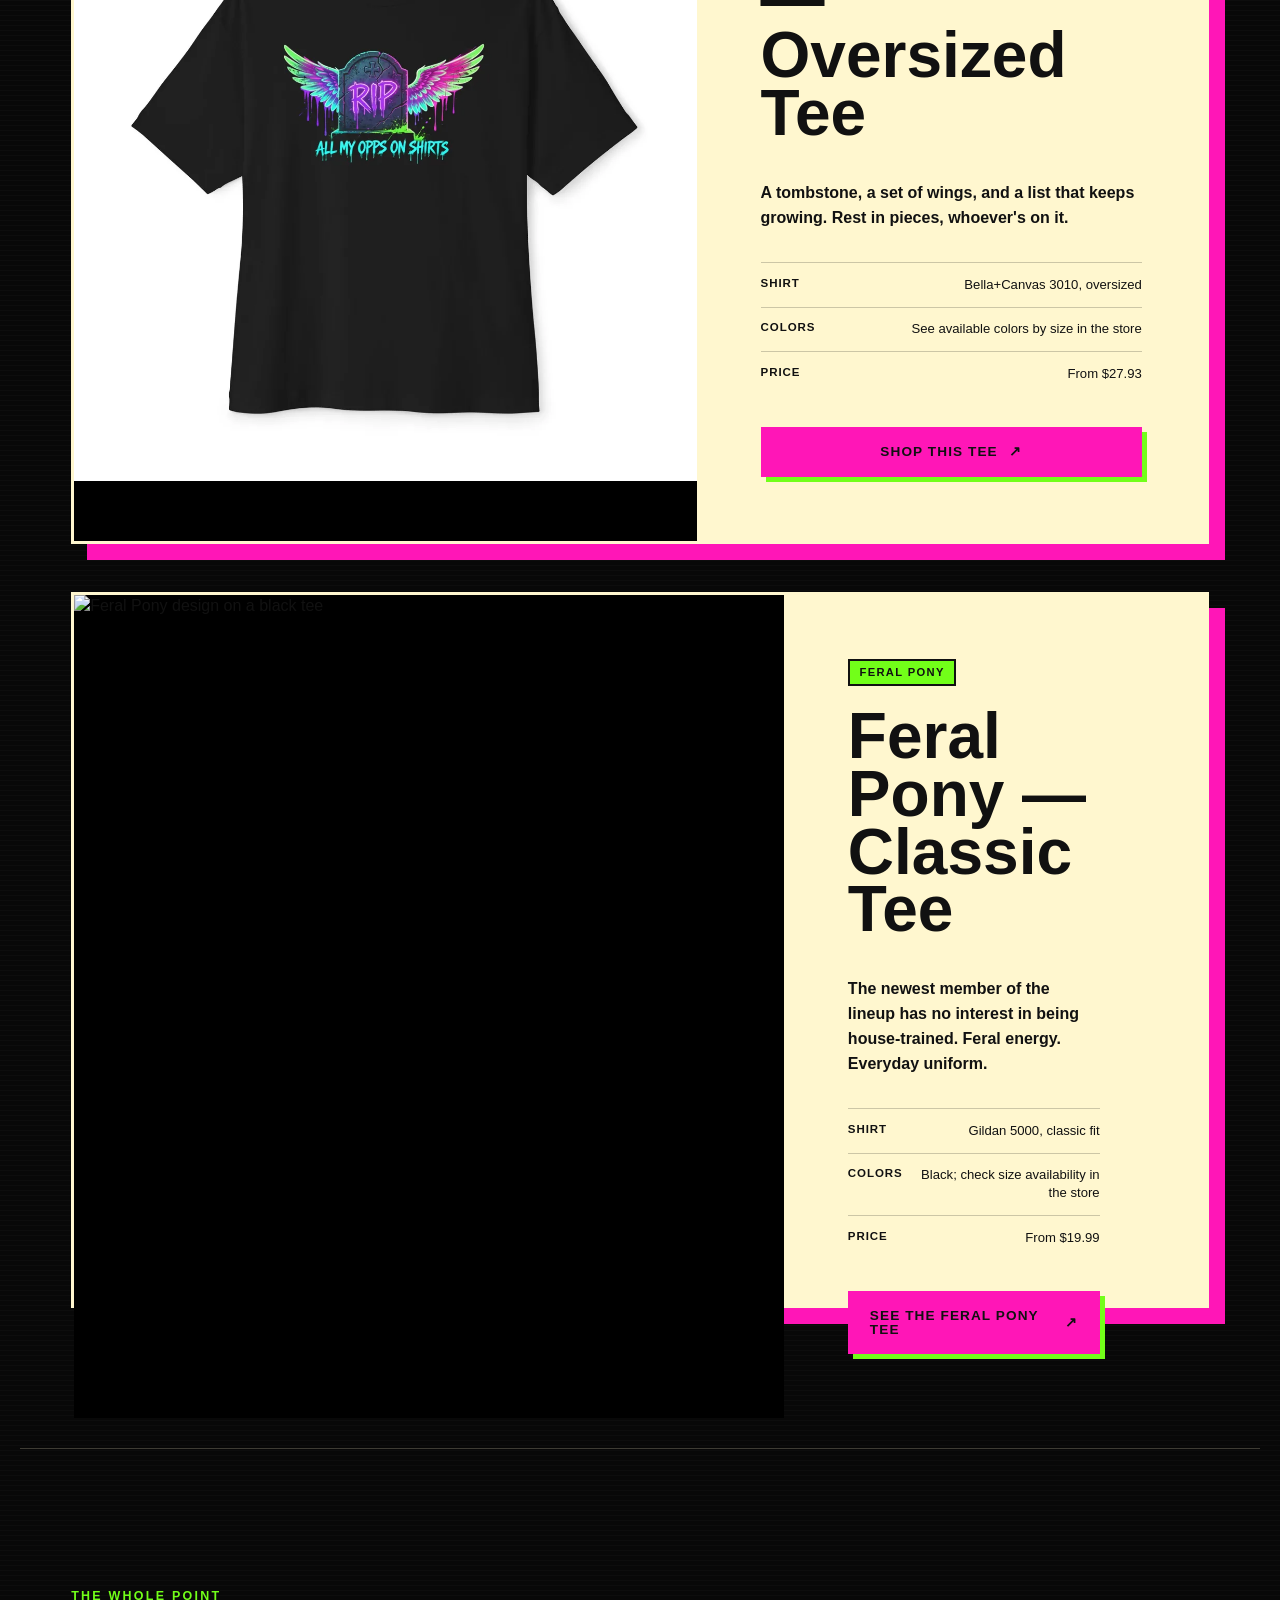
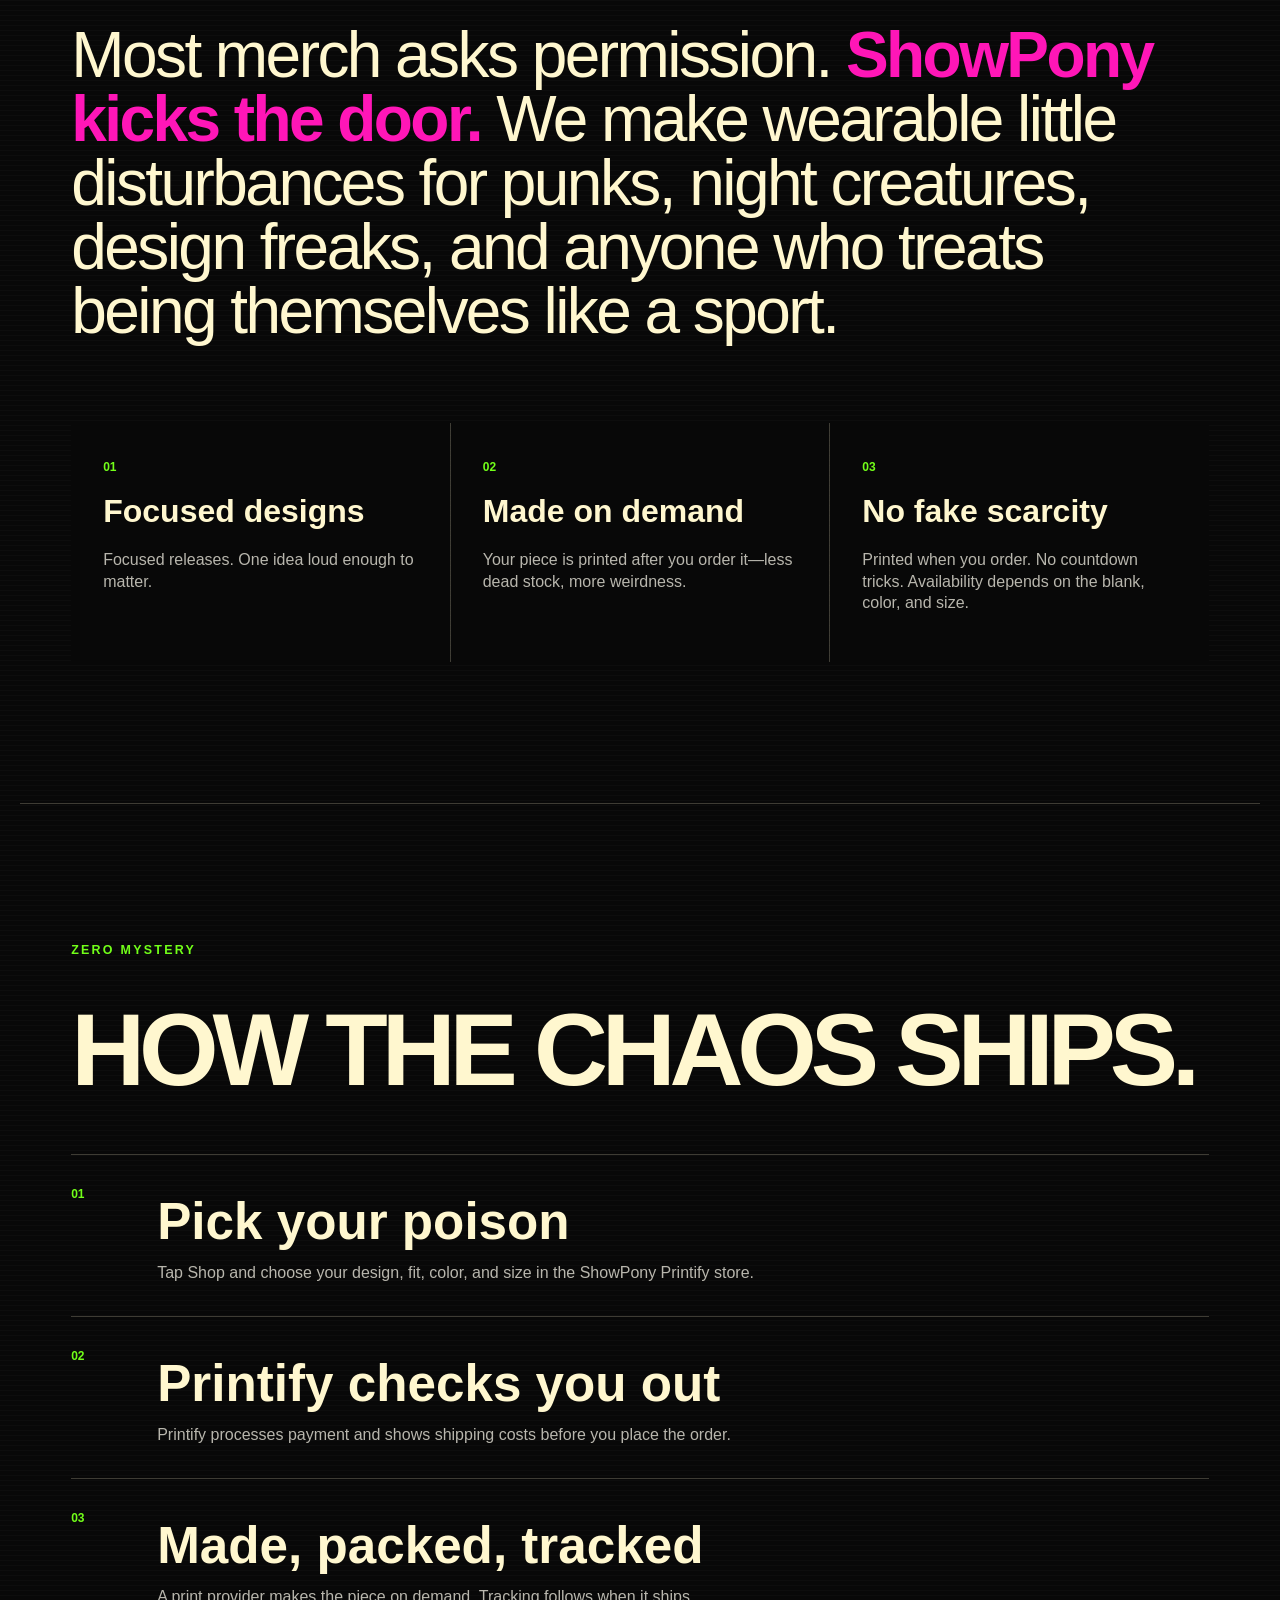
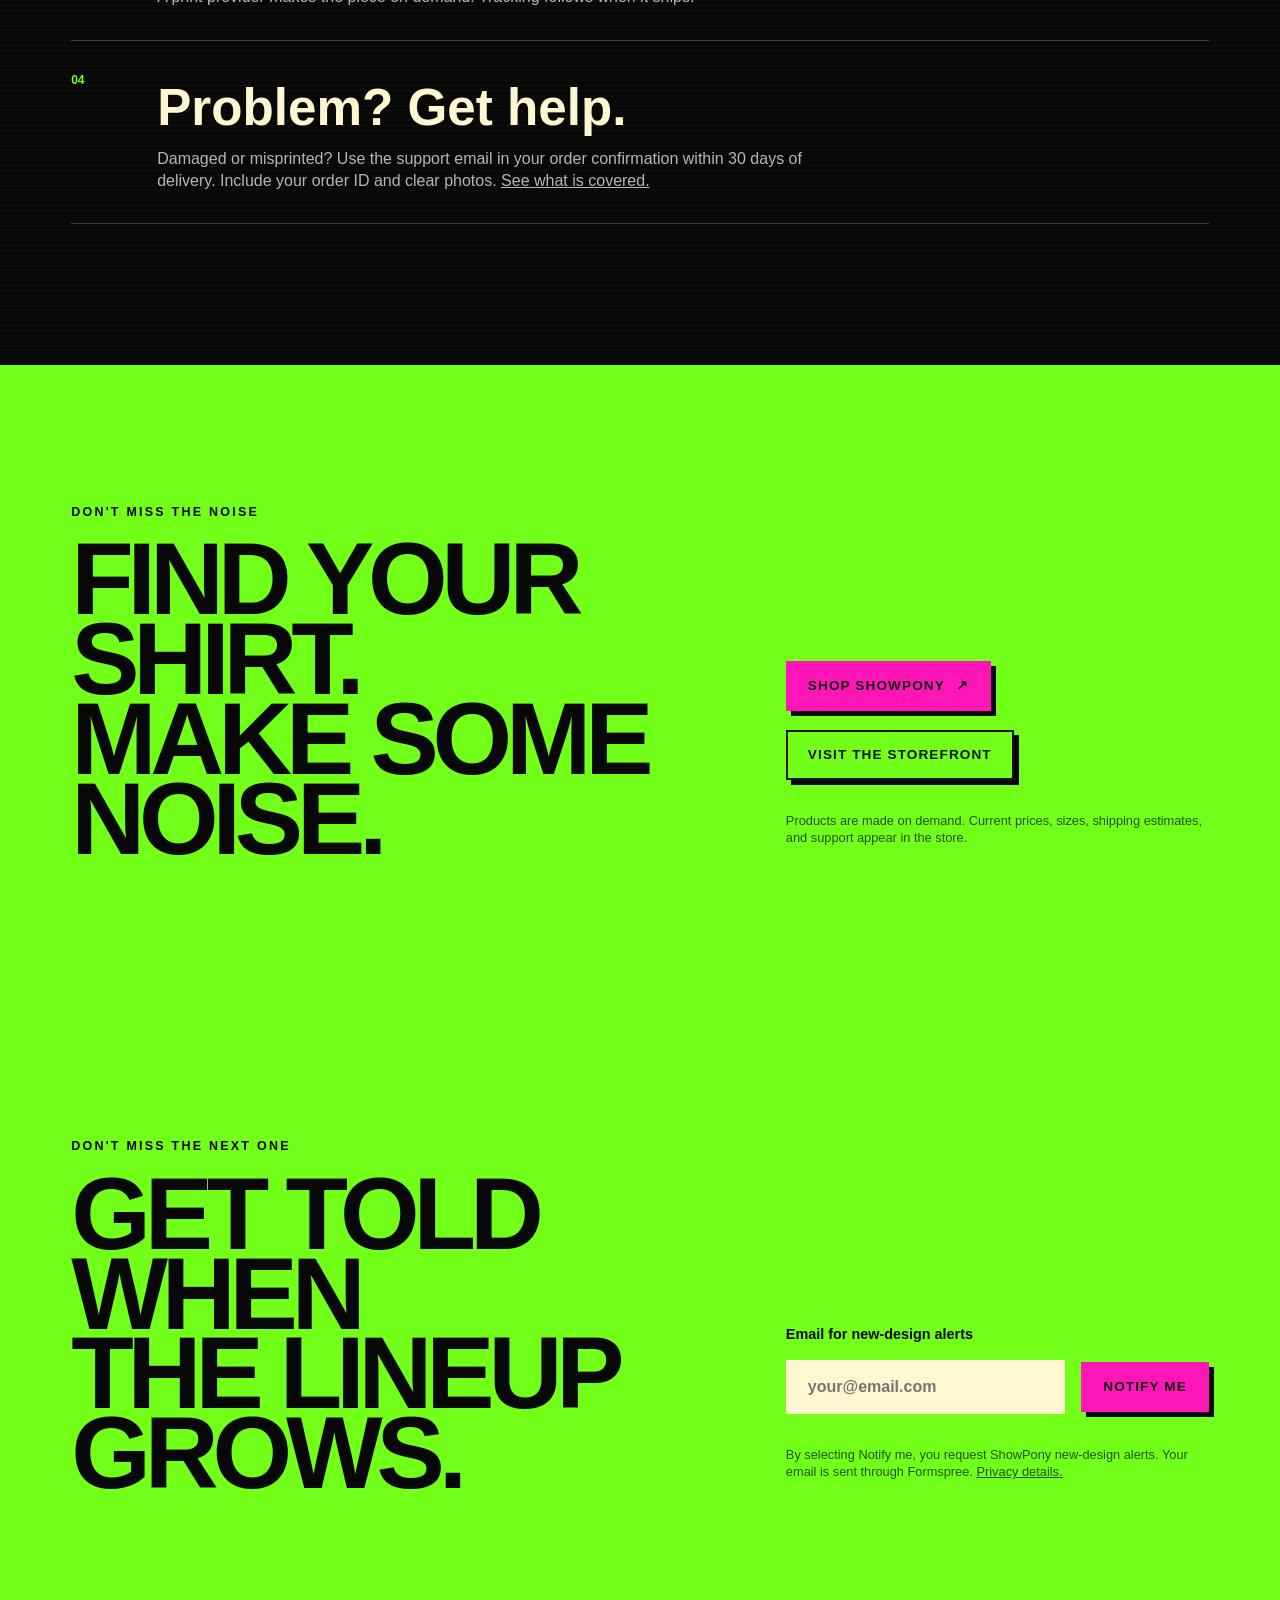
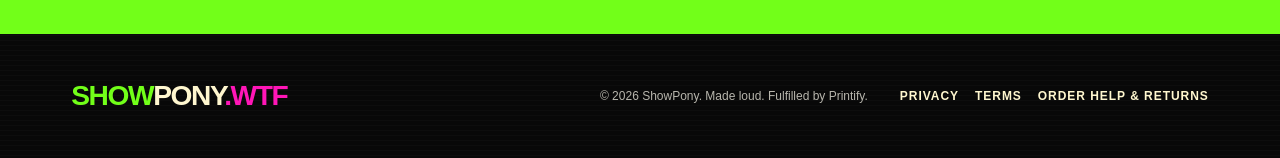
==== commit c164594e: "Update product prices and descriptions in index.html" ====
--- a/index.html
+++ b/index.html
@@ -46,7 +46,7 @@
 <a class="button shop-link" href="https://showpony.printify.me/products" target="_blank" rel="noopener">Shop the full lineup <span aria-hidden="true">↗</span></a>
 <a class="text-link" href="#drop">Meet the lineup <span aria-hidden="true">↓</span></a>
 </div>
-<p class="hero-price">Classic tees from $14.97 · Oversized from $29.19</p>
+<p class="hero-price">Classic tees from $19.99 · Oversized from $27.93</p>
 <p class="micro">Shop securely at showpony.printify.me. Prices vary by size and color; shipping and tax are additional.</p>
 </div>
 <div class="hero-art">
@@ -59,7 +59,7 @@
 <div class="ticker" aria-hidden="true"><div>SHOW UP LOUD · MADE ON DEMAND · NO BORING SHIRTS · SHOW UP LOUD · MADE ON DEMAND · NO BORING SHIRTS ·</div></div>
 
 <section class="drop section" id="drop">
-<p class="catalog-note">Eight designs. Prices shown in USD and checked September 19, 2026. Current options and final prices appear in the store.</p>
+<p class="catalog-note">Eight designs. Prices shown in USD and checked September 20, 2026. Current options and final prices appear in the store.</p>
 <div class="section-heading">
 <p class="eyebrow">FIRST CONTACT</p>
 <h2>Meet the<br>lineup.</h2>
@@ -74,7 +74,7 @@
 <dl>
 <div><dt>Shirt</dt><dd>Gildan 5000 heavy cotton tee</dd></div>
 <div><dt>Colors</dt><dd>See available colors by size in the store</dd></div>
-<div><dt>Price</dt><dd>From $14.97</dd></div>
+<div><dt>Price</dt><dd>From $19.99</dd></div>
 </dl>
 <a class="button button-wide shop-link" href="https://showpony.printify.me/product/31582048" target="_blank" rel="noopener">Shop this tee <span aria-hidden="true">↗</span></a>
 </div>
@@ -104,7 +104,7 @@
 <dl>
 <div><dt>Shirt</dt><dd>Gildan 5000, classic fit</dd></div>
 <div><dt>Colors</dt><dd>See available colors by size in the store</dd></div>
-<div><dt>Price</dt><dd>From $14.97</dd></div>
+<div><dt>Price</dt><dd>From $19.99</dd></div>
 </dl>
 <a class="button button-wide shop-link" href="https://showpony.printify.me/product/32042566" target="_blank" rel="noopener">Shop this tee <span aria-hidden="true">↗</span></a>
 </div>
@@ -119,7 +119,7 @@
 <dl>
 <div><dt>Shirt</dt><dd>Bella+Canvas 3010, oversized</dd></div>
 <div><dt>Colors</dt><dd>See available colors by size in the store</dd></div>
-<div><dt>Price</dt><dd>From $29.19</dd></div>
+<div><dt>Price</dt><dd>From $27.93</dd></div>
 </dl>
 <a class="button button-wide shop-link" href="https://showpony.printify.me/product/31884344" target="_blank" rel="noopener">Shop this tee <span aria-hidden="true">↗</span></a>
 </div>
@@ -134,7 +134,7 @@
 <dl>
 <div><dt>Shirt</dt><dd>Gildan 5000, classic fit</dd></div>
 <div><dt>Colors</dt><dd>See available colors by size in the store</dd></div>
-<div><dt>Price</dt><dd>From $14.97</dd></div>
+<div><dt>Price</dt><dd>From $19.99</dd></div>
 </dl>
 <a class="button button-wide shop-link" href="https://showpony.printify.me/product/31885323" target="_blank" rel="noopener">Shop this tee <span aria-hidden="true">↗</span></a>
 </div>
@@ -149,14 +149,14 @@
 <dl>
 <div><dt>Shirt</dt><dd>Gildan 5000, classic fit</dd></div>
 <div><dt>Colors</dt><dd>See available colors by size in the store</dd></div>
-<div><dt>Price</dt><dd>From $14.97</dd></div>
+<div><dt>Price</dt><dd>From $19.99</dd></div>
 </dl>
 <a class="button button-wide shop-link" href="https://showpony.printify.me/product/32042751" target="_blank" rel="noopener">Shop this tee <span aria-hidden="true">↗</span></a>
 </div>
 </article>
 
 <article class="product-card">
-<div class="product-image"><img src="assets/rip-wings-shirt.webp" width="1200" height="1200" alt="RIP Wings design on a black oversized tee" loading="lazy"></div>
+<div class="product-image"><img src="assets/rip-wings-shirt.webp" width="1200" height="1200" alt="RIP Wings design on a black tee" loading="lazy"></div>
 <div class="product-copy">
 <span class="pill">RIP WINGS</span>
 <h3>RIP Wings — Oversized Tee</h3>
@@ -164,13 +164,14 @@
 <dl>
 <div><dt>Shirt</dt><dd>Bella+Canvas 3010, oversized</dd></div>
 <div><dt>Colors</dt><dd>See available colors by size in the store</dd></div>
-<div><dt>Price</dt><dd>From $29.19</dd></div>
+<div><dt>Price</dt><dd>From $27.93</dd></div>
 </dl>
 <a class="button button-wide shop-link" href="https://showpony.printify.me/product/31632917" target="_blank" rel="noopener">Shop this tee <span aria-hidden="true">↗</span></a>
 </div>
 </article>
 
-<article class="product-card product-card-text">
+<article class="product-card">
+<div class="product-image"><img src="assets/feral-pony-shirt.webp" width="1200" height="1200" alt="Feral Pony design on a black tee" loading="lazy"></div>
 <div class="product-copy">
 <span class="pill">FERAL PONY</span>
 <h3>Feral Pony — Classic Tee</h3>
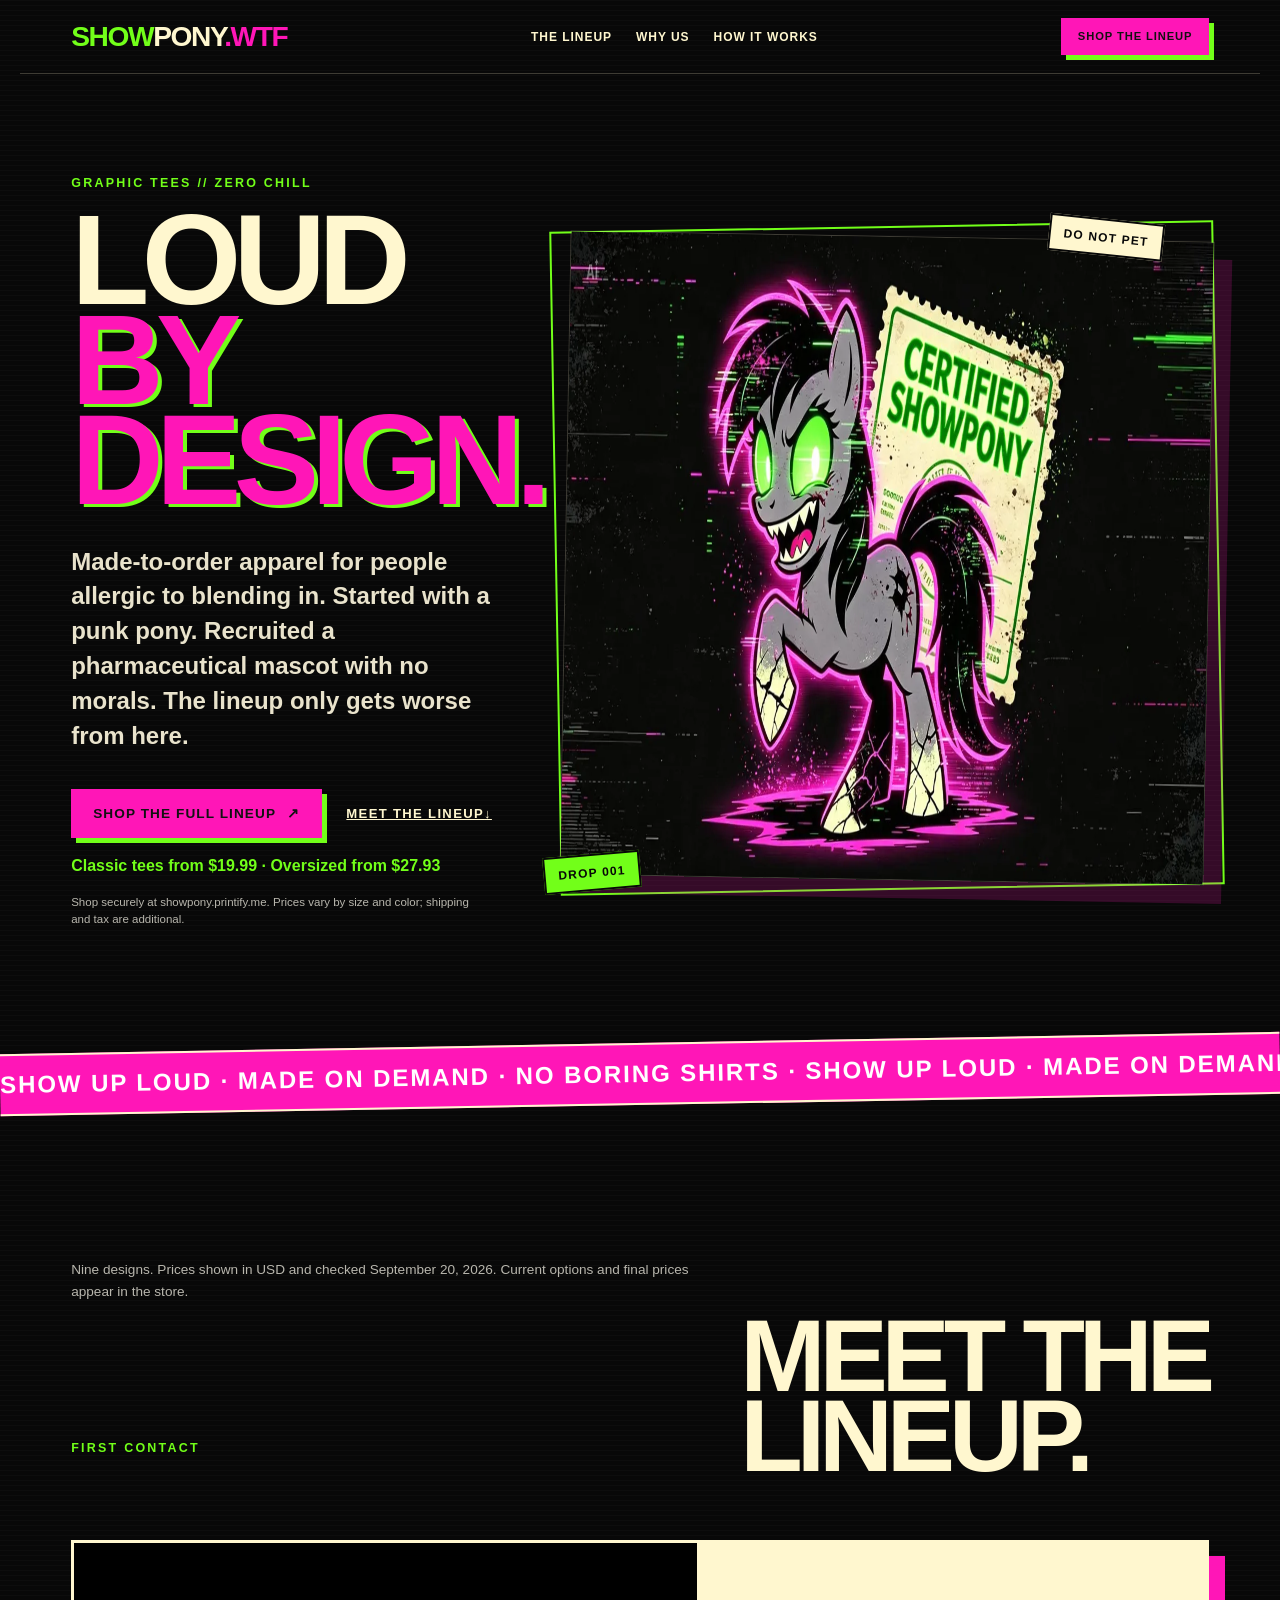
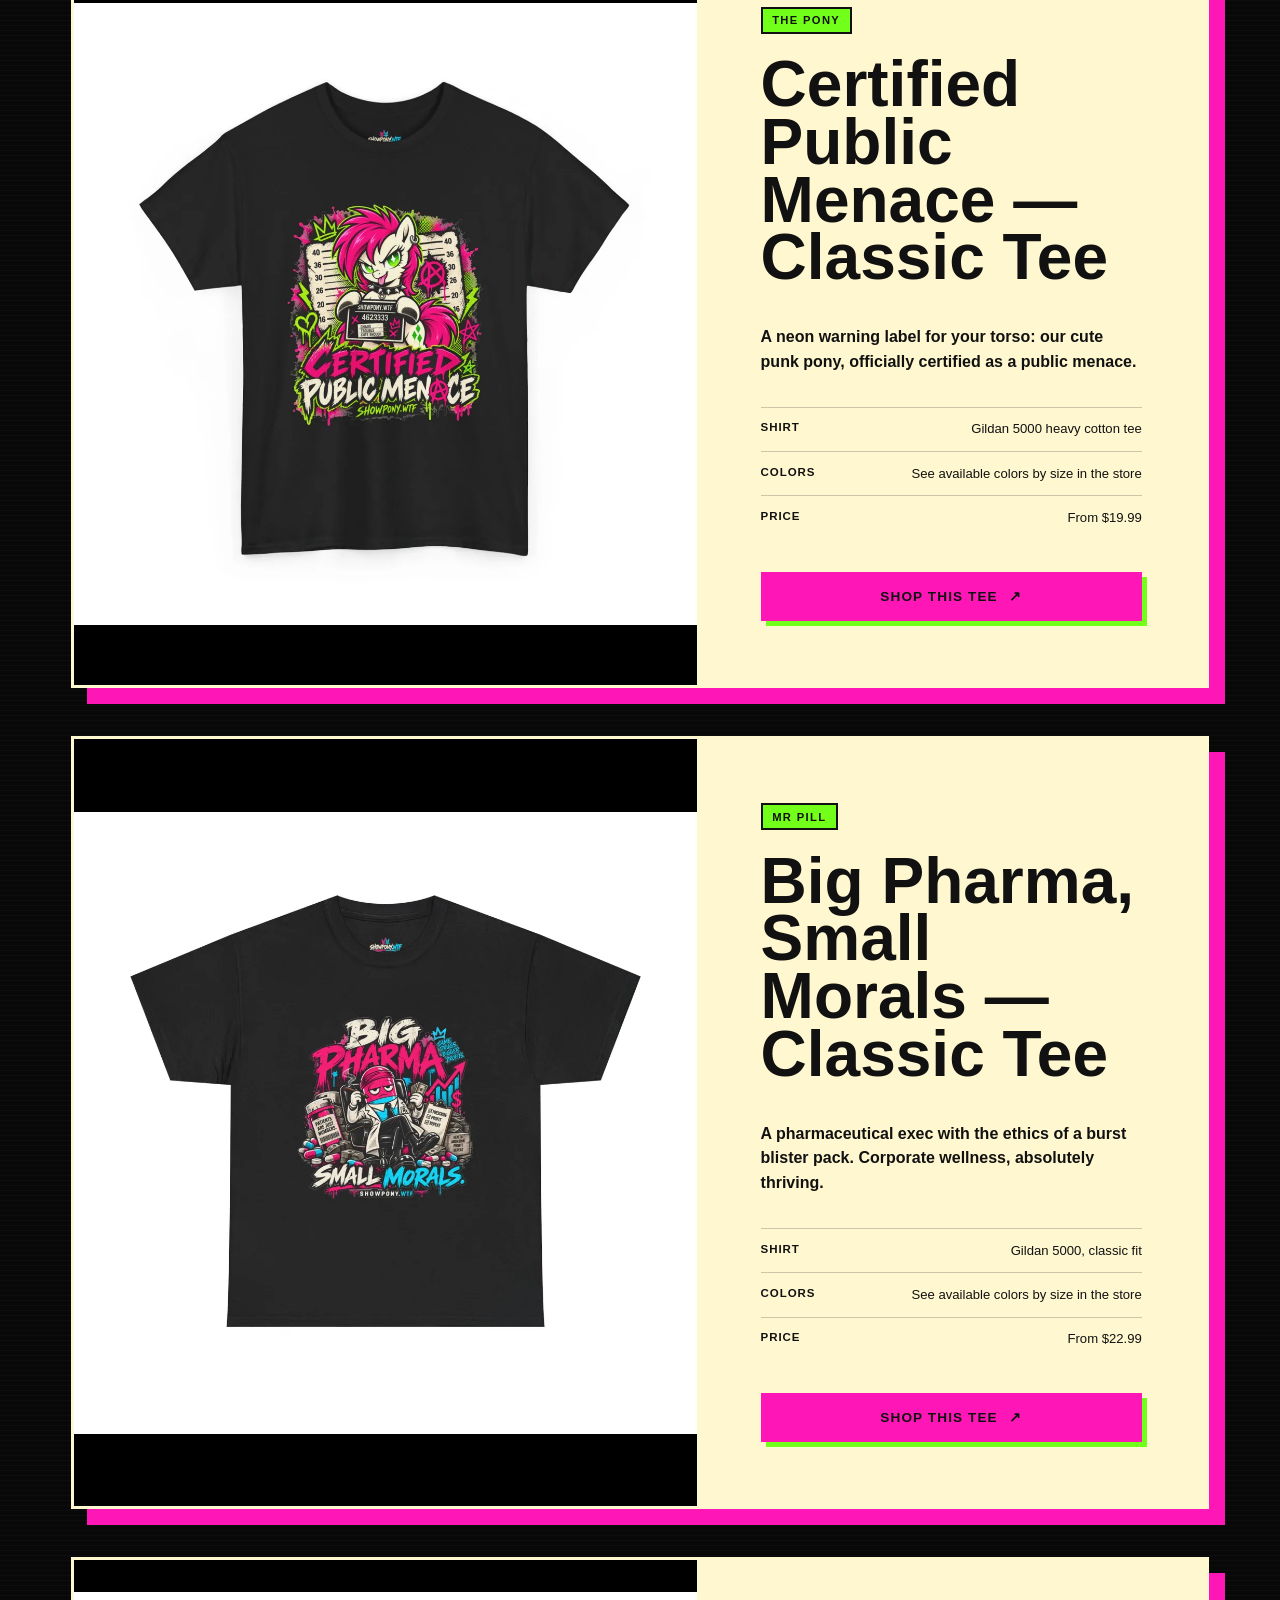
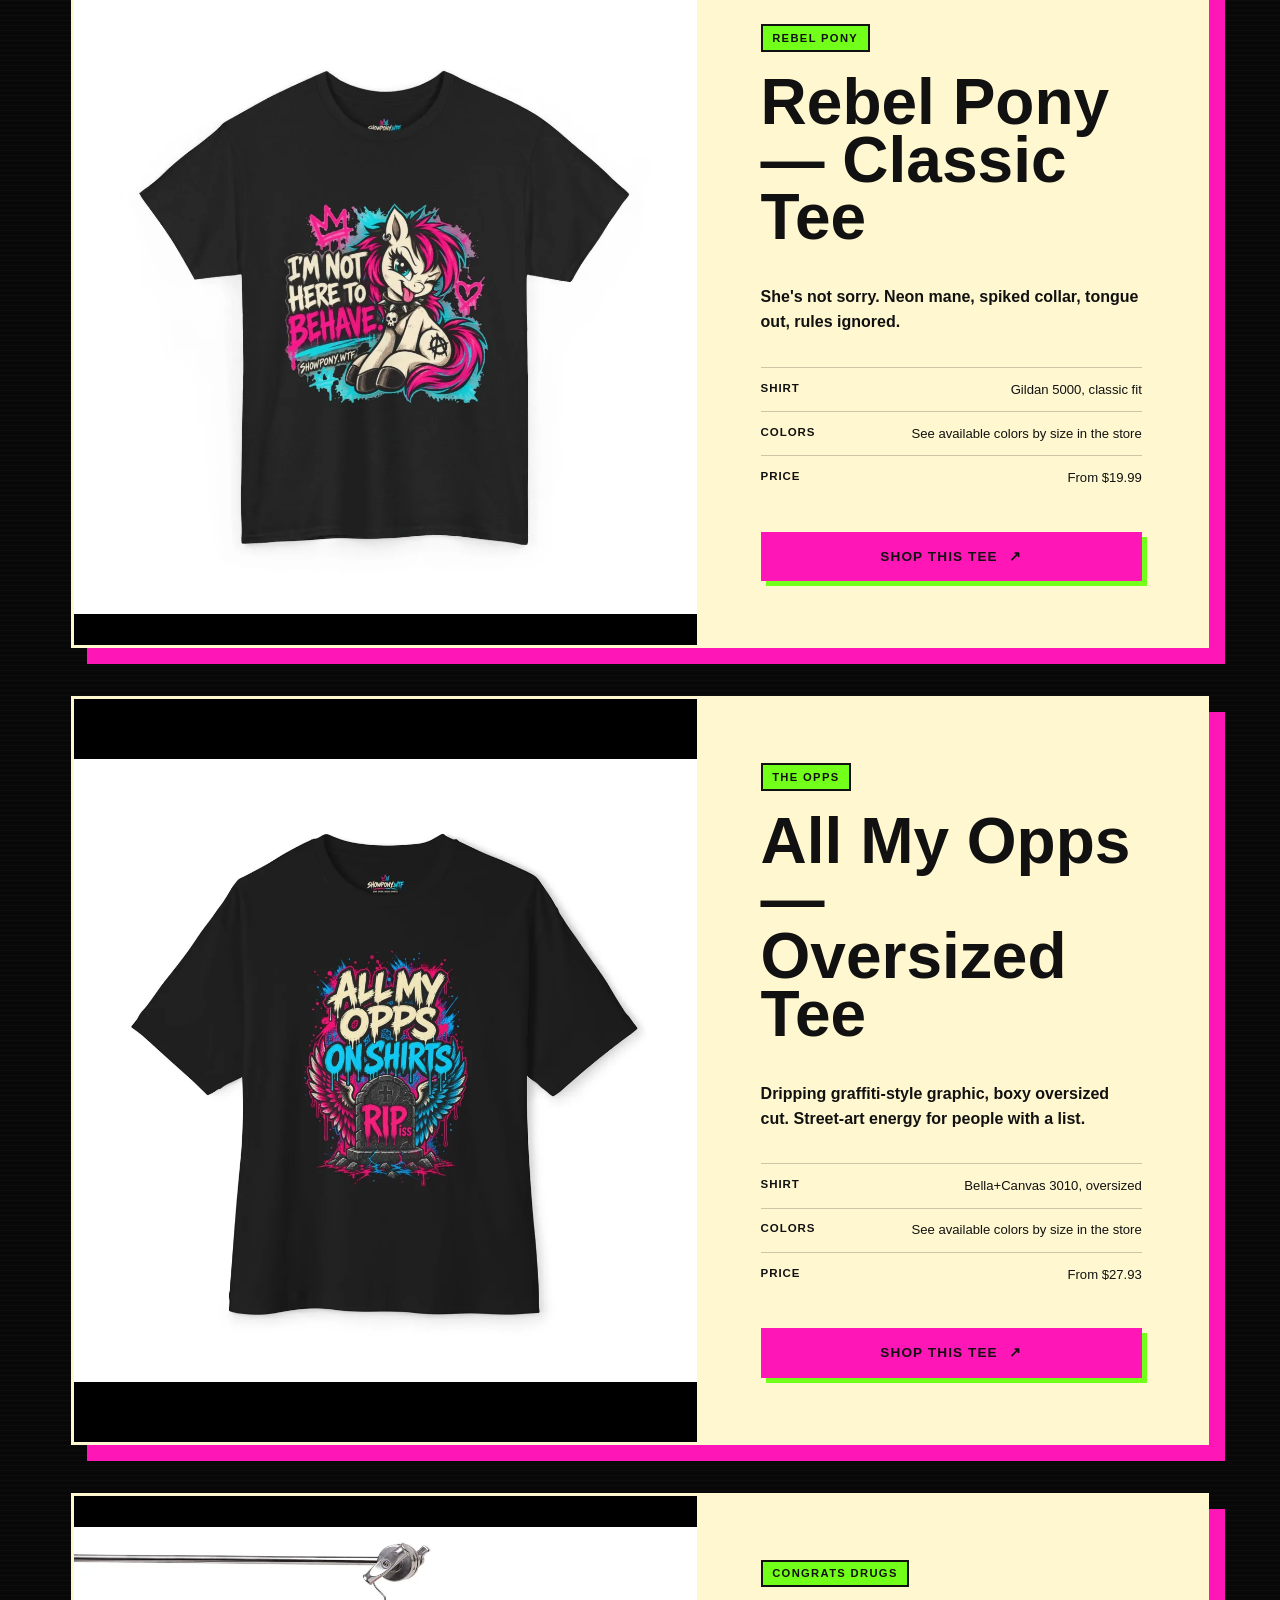
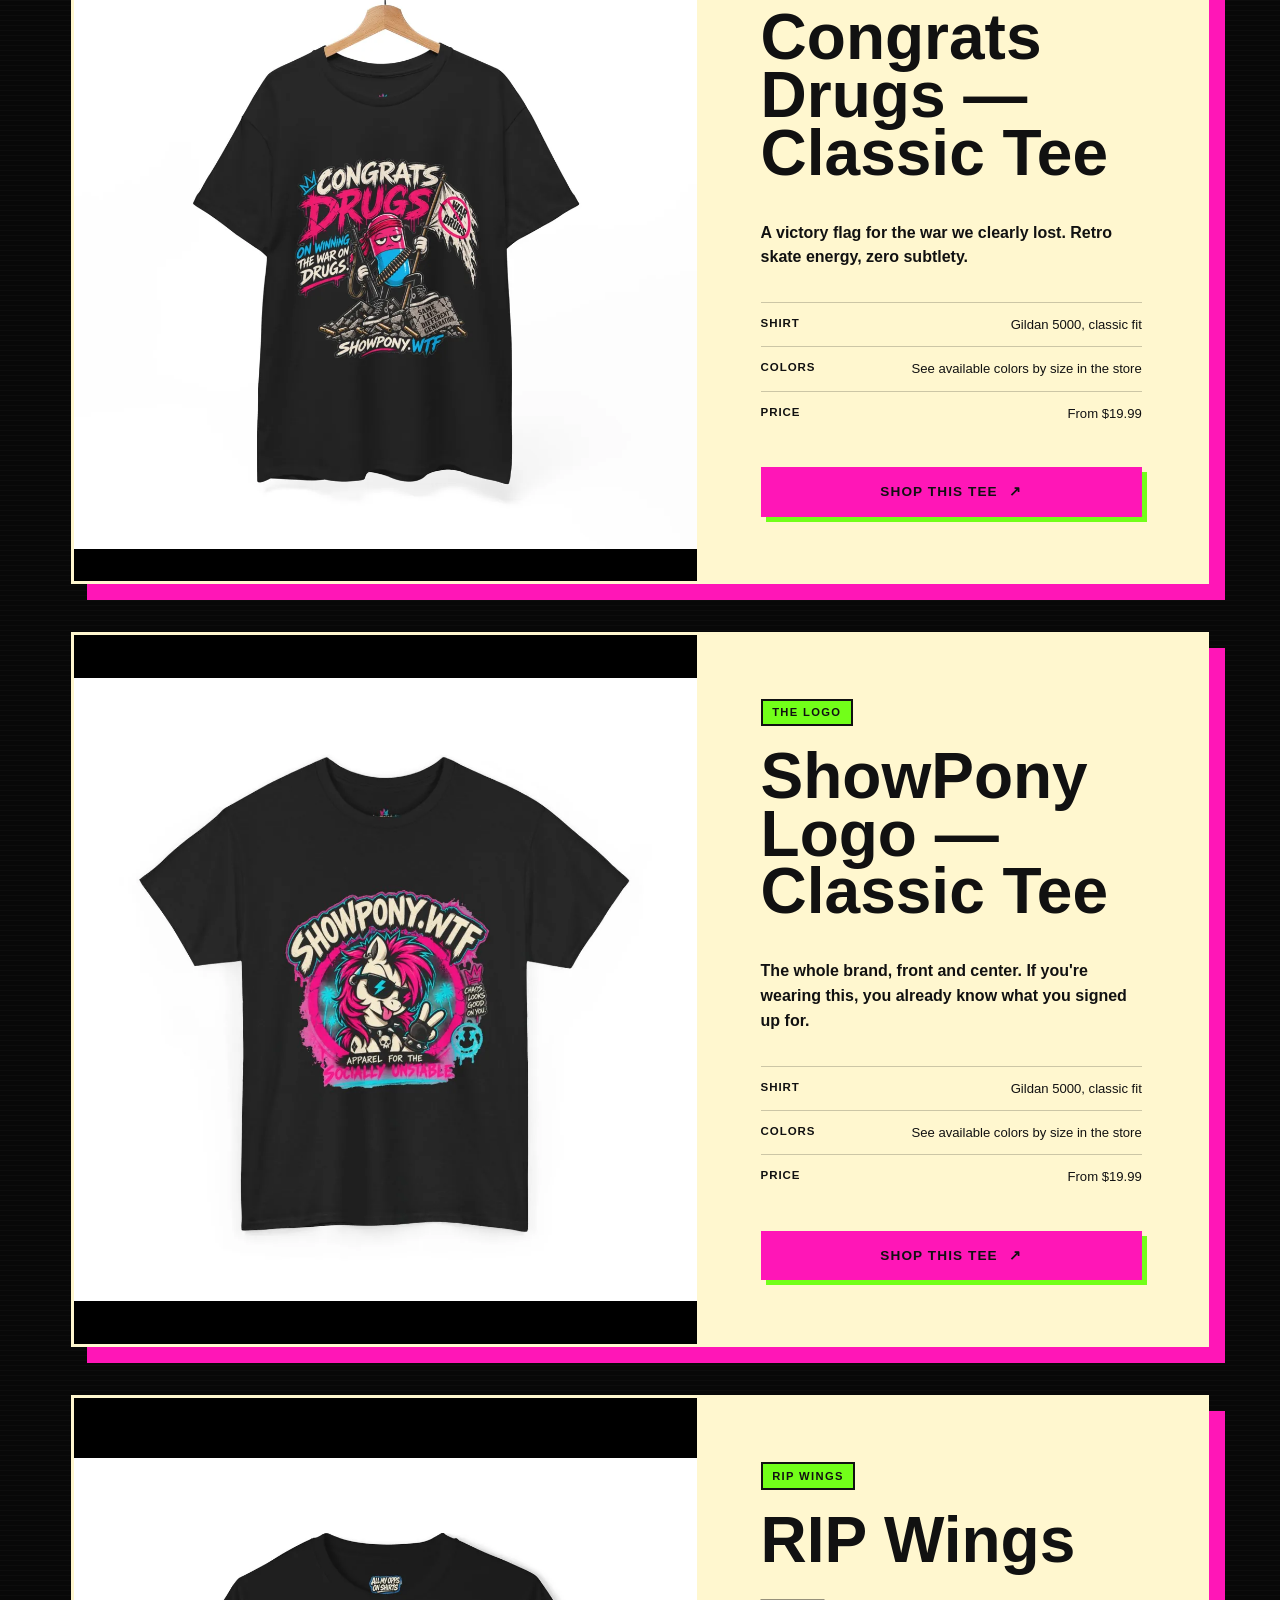
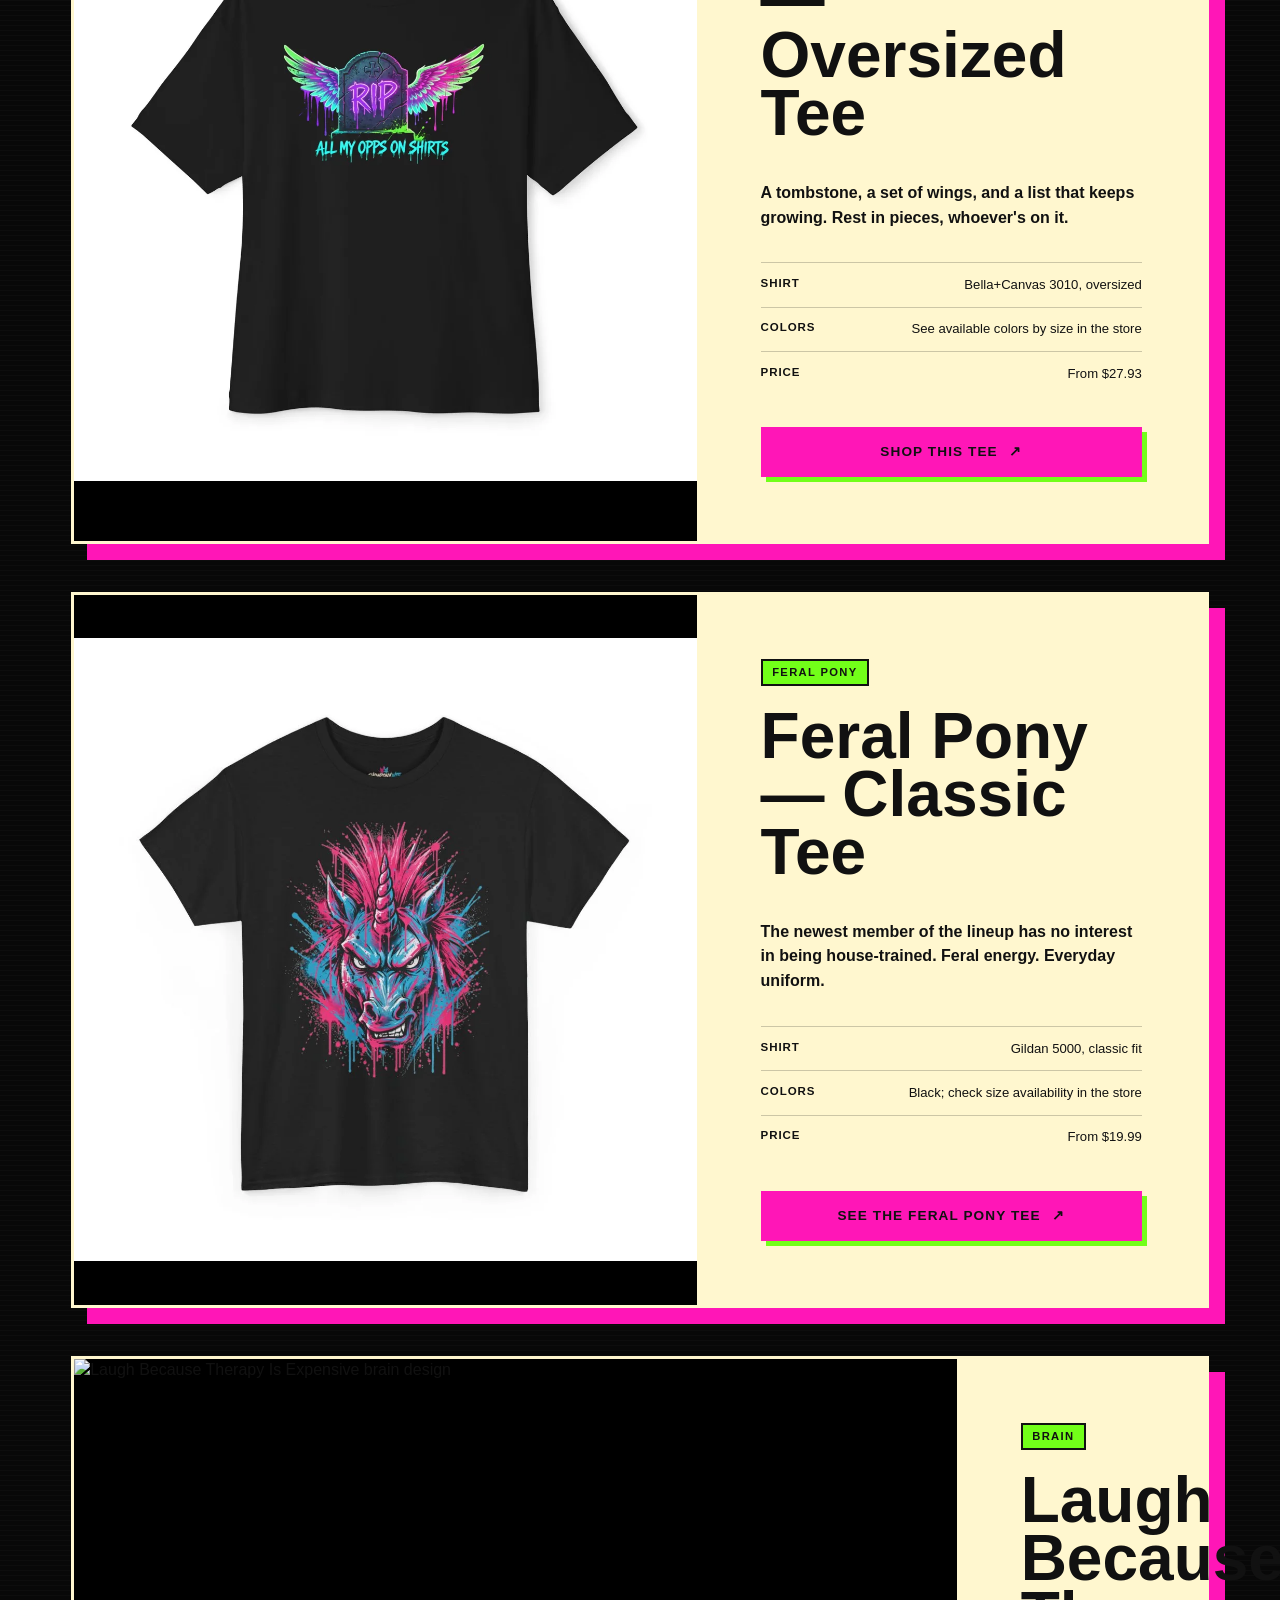
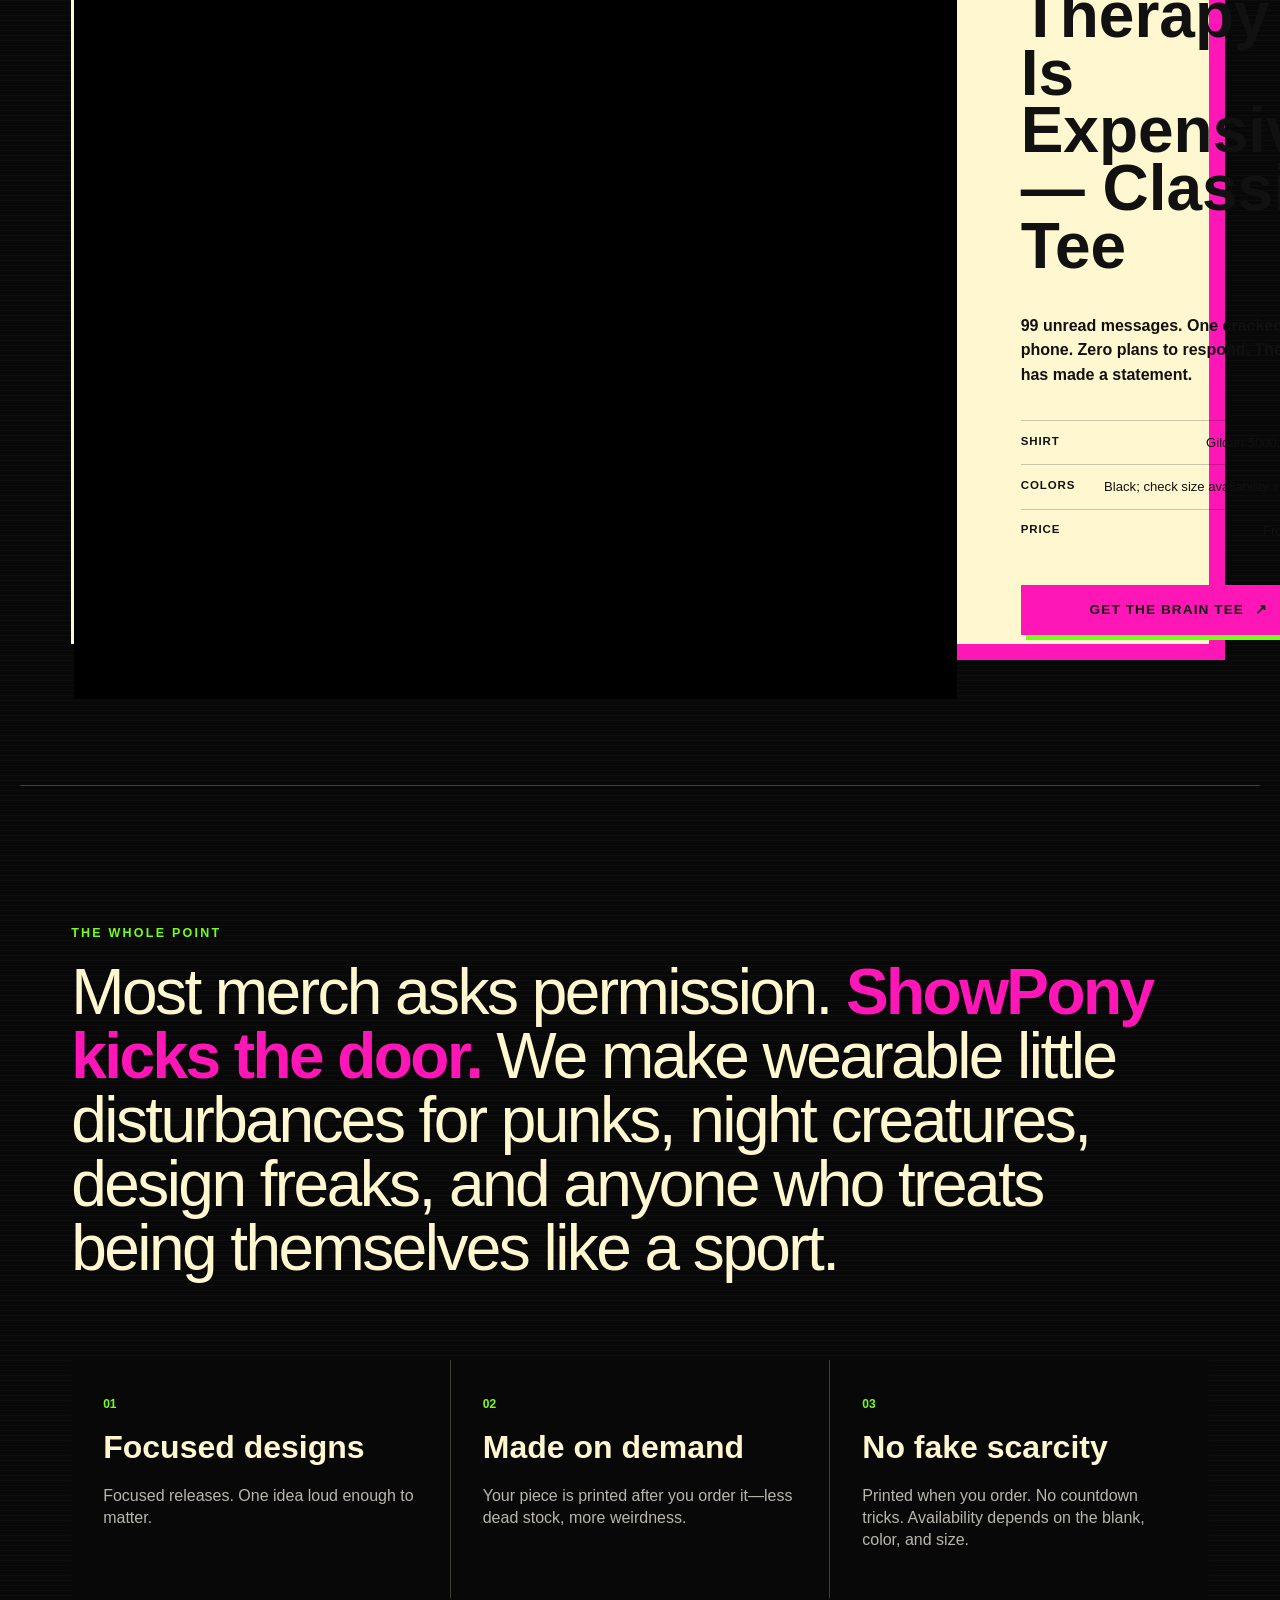
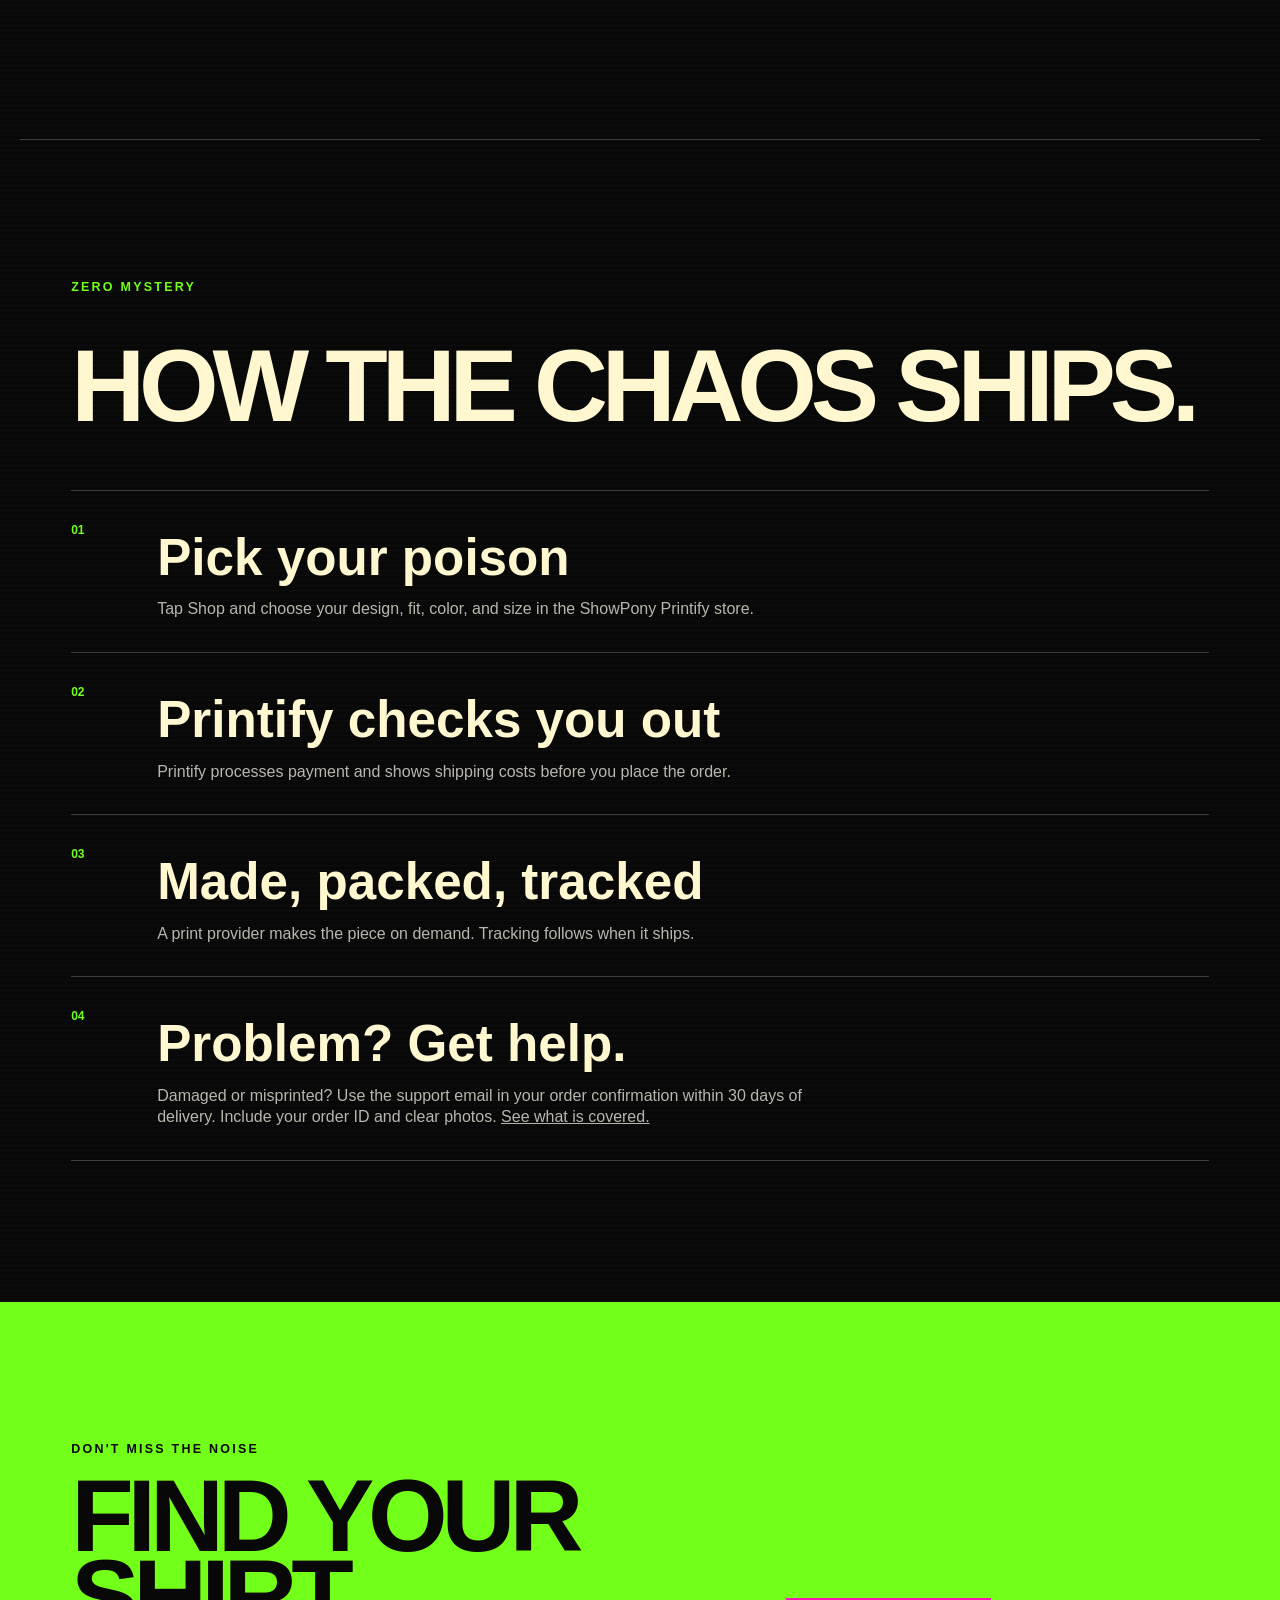
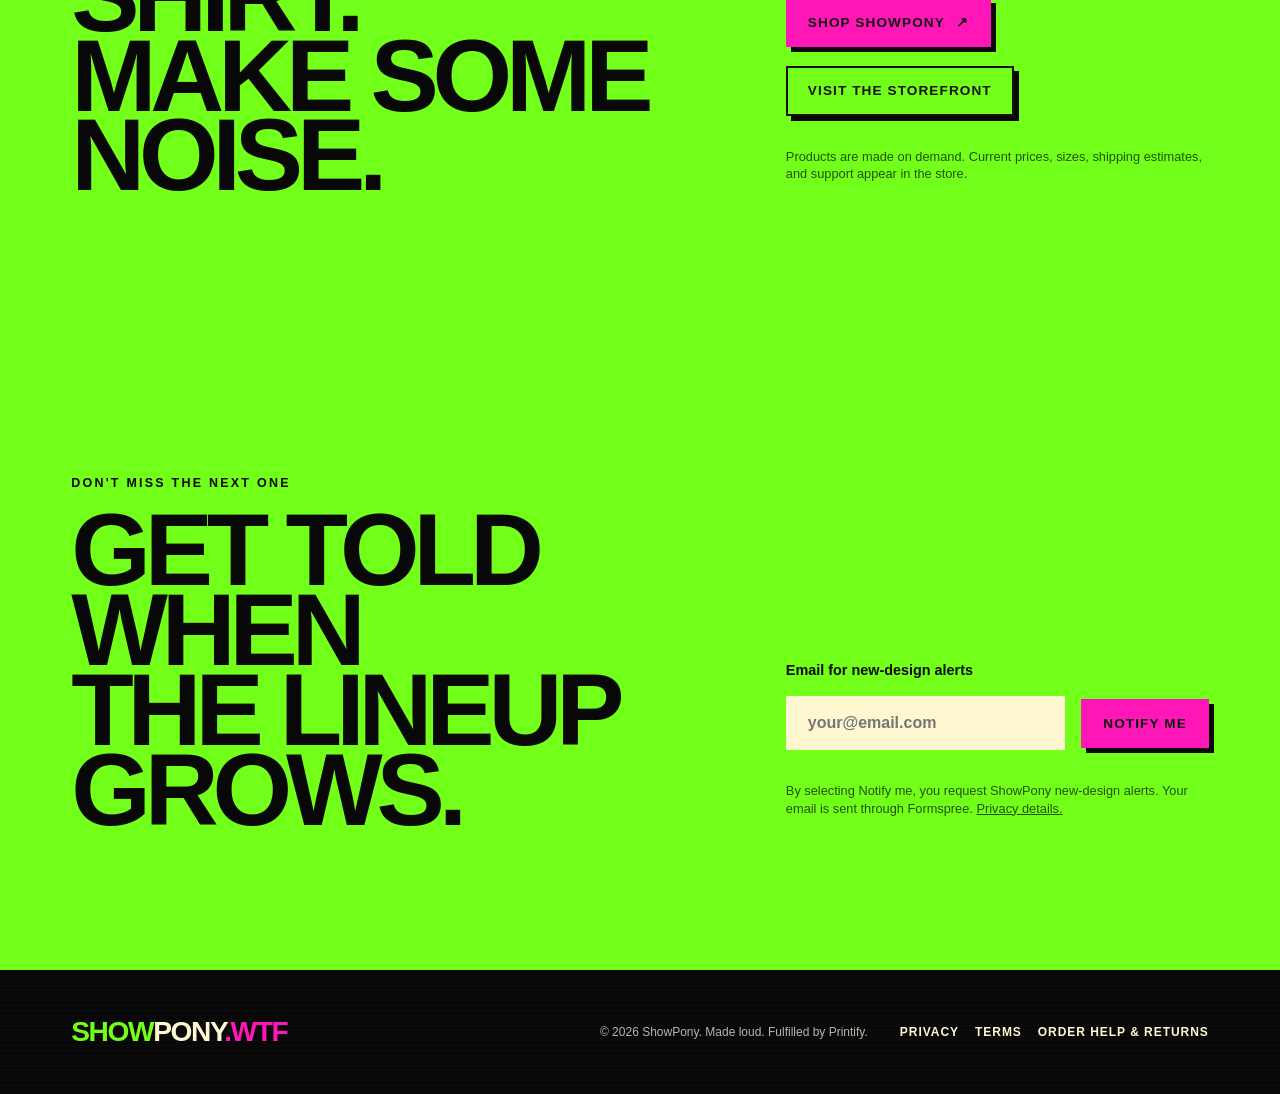
==== commit 072f9007: "Update product descriptions and add new product" ====
--- a/index.html
+++ b/index.html
@@ -59,7 +59,7 @@
 <div class="ticker" aria-hidden="true"><div>SHOW UP LOUD · MADE ON DEMAND · NO BORING SHIRTS · SHOW UP LOUD · MADE ON DEMAND · NO BORING SHIRTS ·</div></div>
 
 <section class="drop section" id="drop">
-<p class="catalog-note">Eight designs. Prices shown in USD and checked September 20, 2026. Current options and final prices appear in the store.</p>
+<p class="catalog-note">Nine designs. Prices shown in USD and checked September 20, 2026. Current options and final prices appear in the store.</p>
 <div class="section-heading">
 <p class="eyebrow">FIRST CONTACT</p>
 <h2>Meet the<br>lineup.</h2>
@@ -156,7 +156,7 @@
 </article>
 
 <article class="product-card">
-<div class="product-image"><img src="assets/rip-wings-shirt.webp" width="1200" height="1200" alt="RIP Wings design on a black tee" loading="lazy"></div>
+<div class="product-image"><img src="assets/rip-wings-shirt.webp" width="1200" height="1200" alt="RIP Wings design on a black oversized tee" loading="lazy"></div>
 <div class="product-copy">
 <span class="pill">RIP WINGS</span>
 <h3>RIP Wings — Oversized Tee</h3>
@@ -178,6 +178,16 @@
 <p class="product-note">The newest member of the lineup has no interest in being house-trained. Feral energy. Everyday uniform.</p>
 <dl><div><dt>Shirt</dt><dd>Gildan 5000, classic fit</dd></div><div><dt>Colors</dt><dd>Black; check size availability in the store</dd></div><div><dt>Price</dt><dd>From $19.99</dd></div></dl>
 <a class="button button-wide shop-link" href="https://showpony.printify.me/product/32158500" target="_blank" rel="noopener">See the Feral Pony tee <span aria-hidden="true">↗</span></a>
+</div></article>
+
+<article class="product-card">
+<div class="product-image"><img src="assets/brain-therapy-shirt.webp" width="1200" height="1200" alt="Laugh Because Therapy Is Expensive brain design" loading="lazy"></div>
+<div class="product-copy">
+<span class="pill">BRAIN</span>
+<h3>Laugh Because Therapy Is Expensive — Classic Tee</h3>
+<p class="product-note">99 unread messages. One cracked phone. Zero plans to respond. The brain has made a statement.</p>
+<dl><div><dt>Shirt</dt><dd>Gildan 5000, classic fit</dd></div><div><dt>Colors</dt><dd>Black; check size availability in the store</dd></div><div><dt>Price</dt><dd>From $19.99</dd></div></dl>
+<a class="button button-wide shop-link" href="https://showpony.printify.me/product/32191111" target="_blank" rel="noopener">Get the brain tee <span aria-hidden="true">↗</span></a>
 </div></article>
 </section>
 
